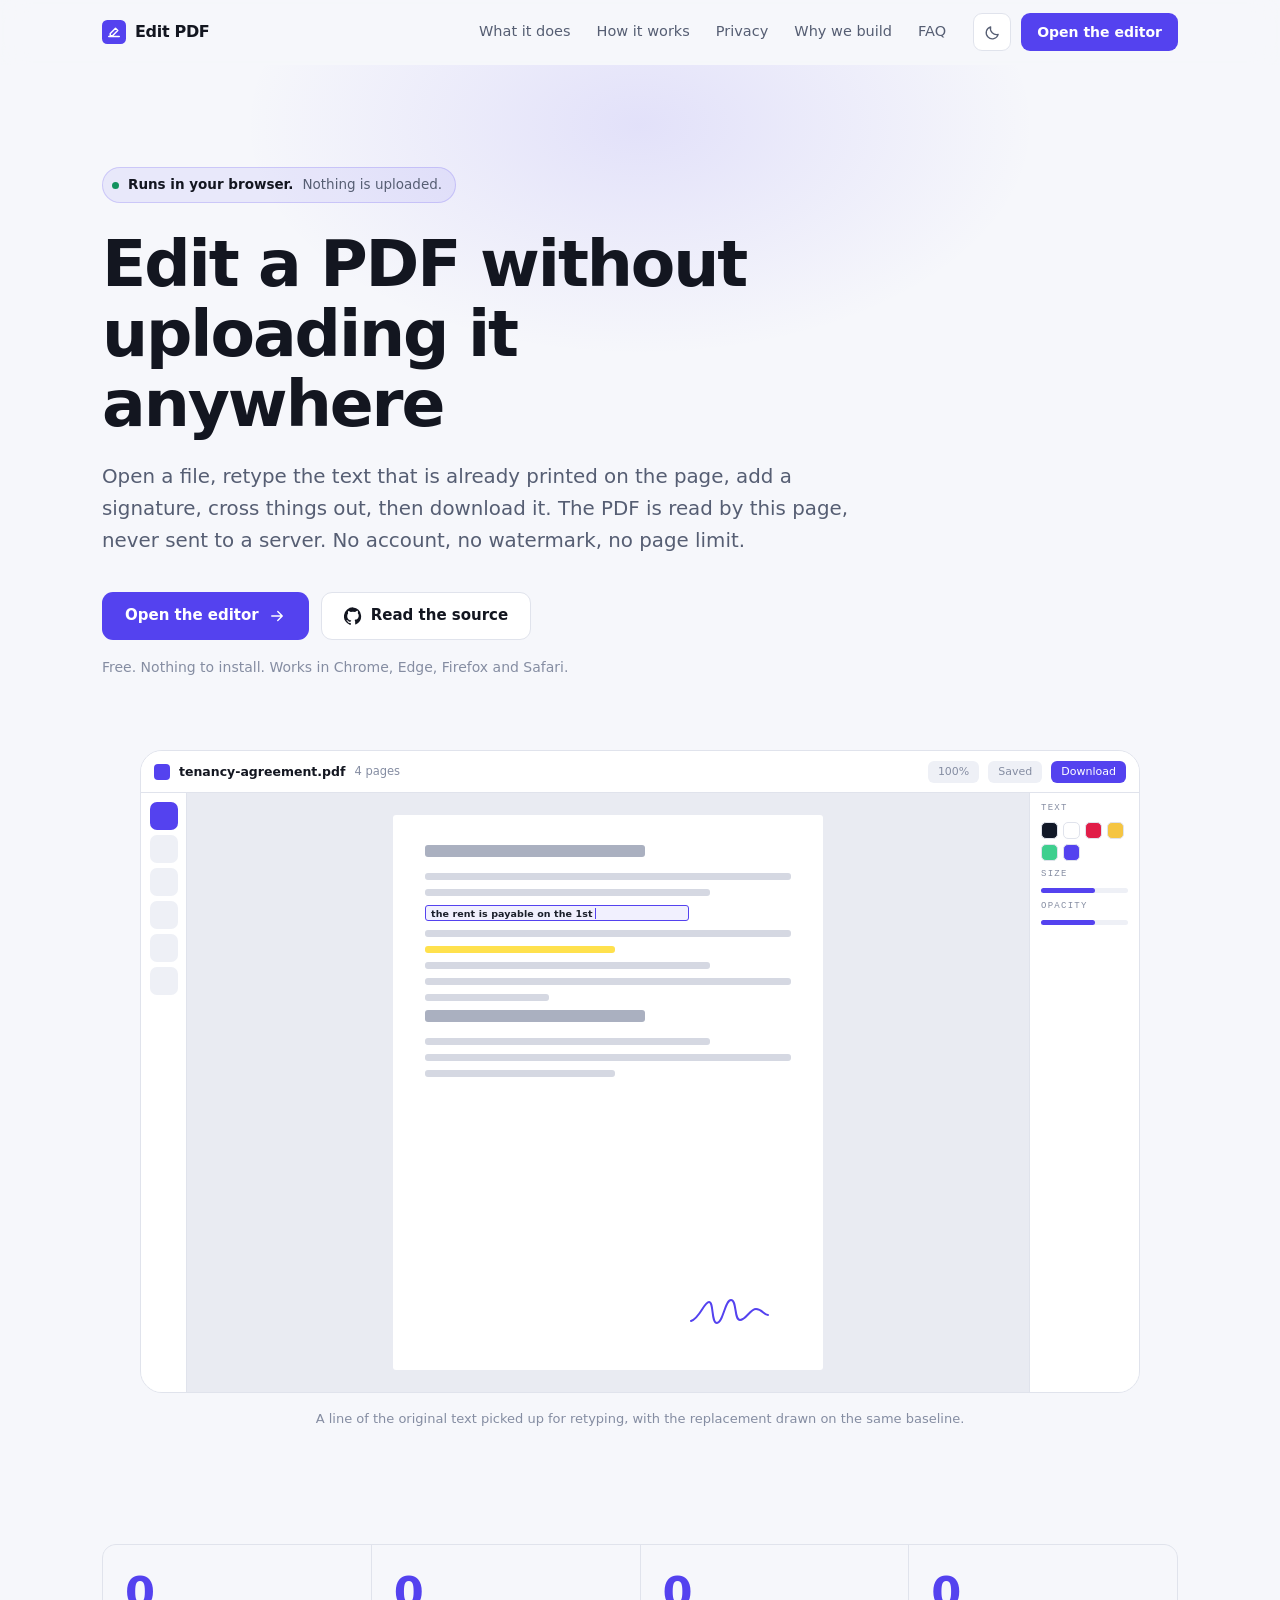
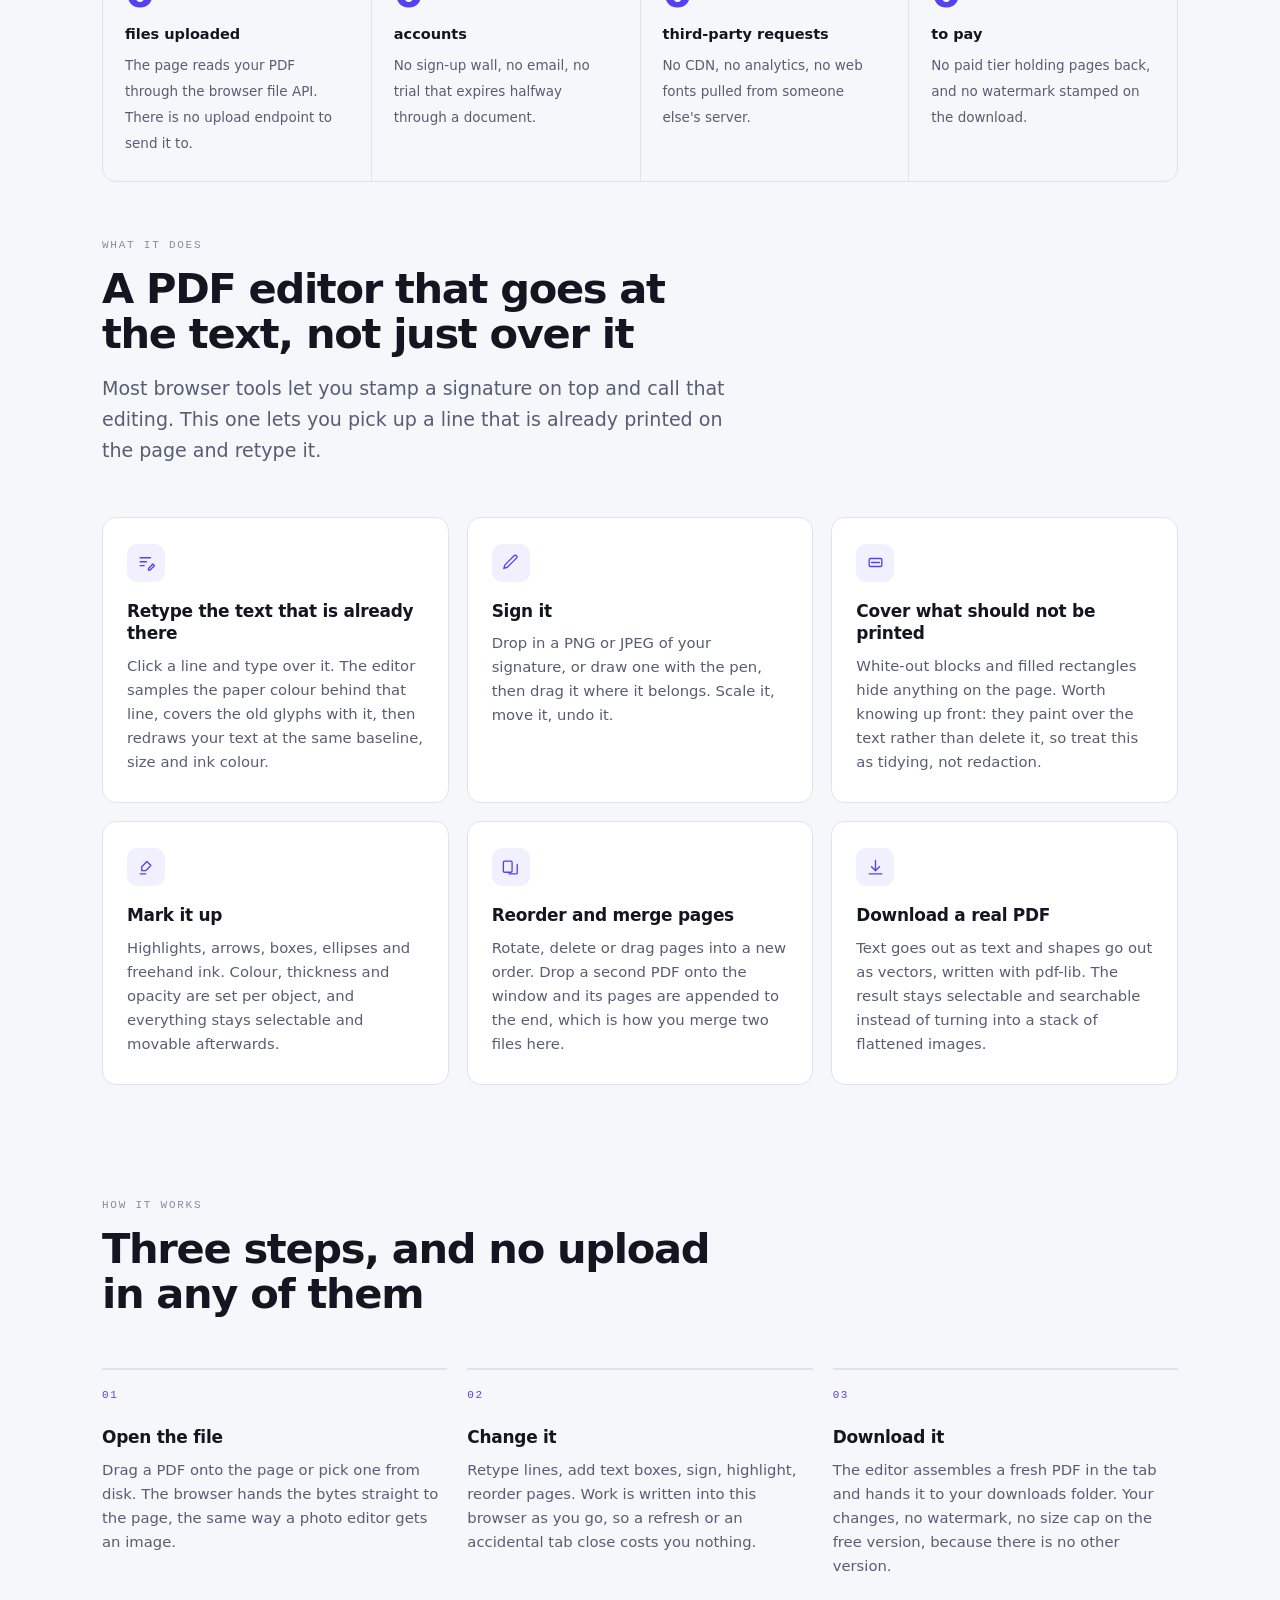
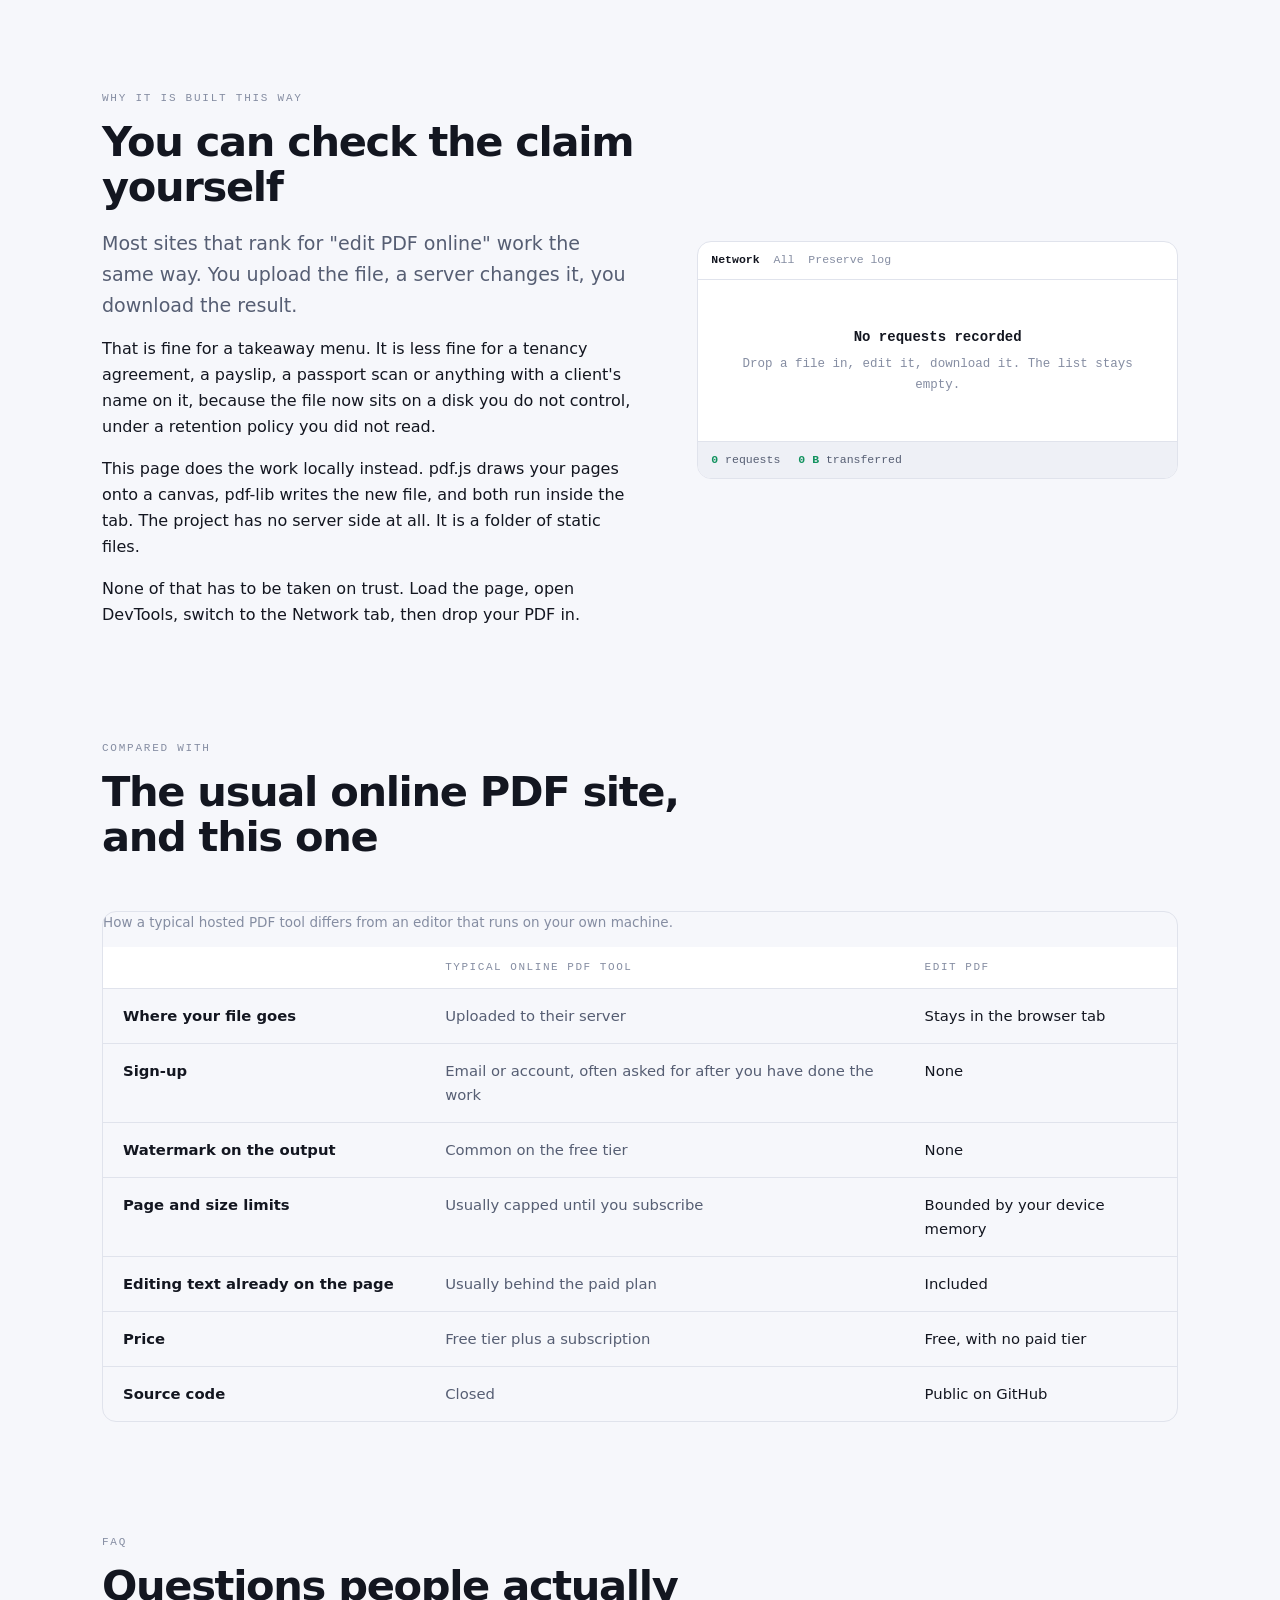
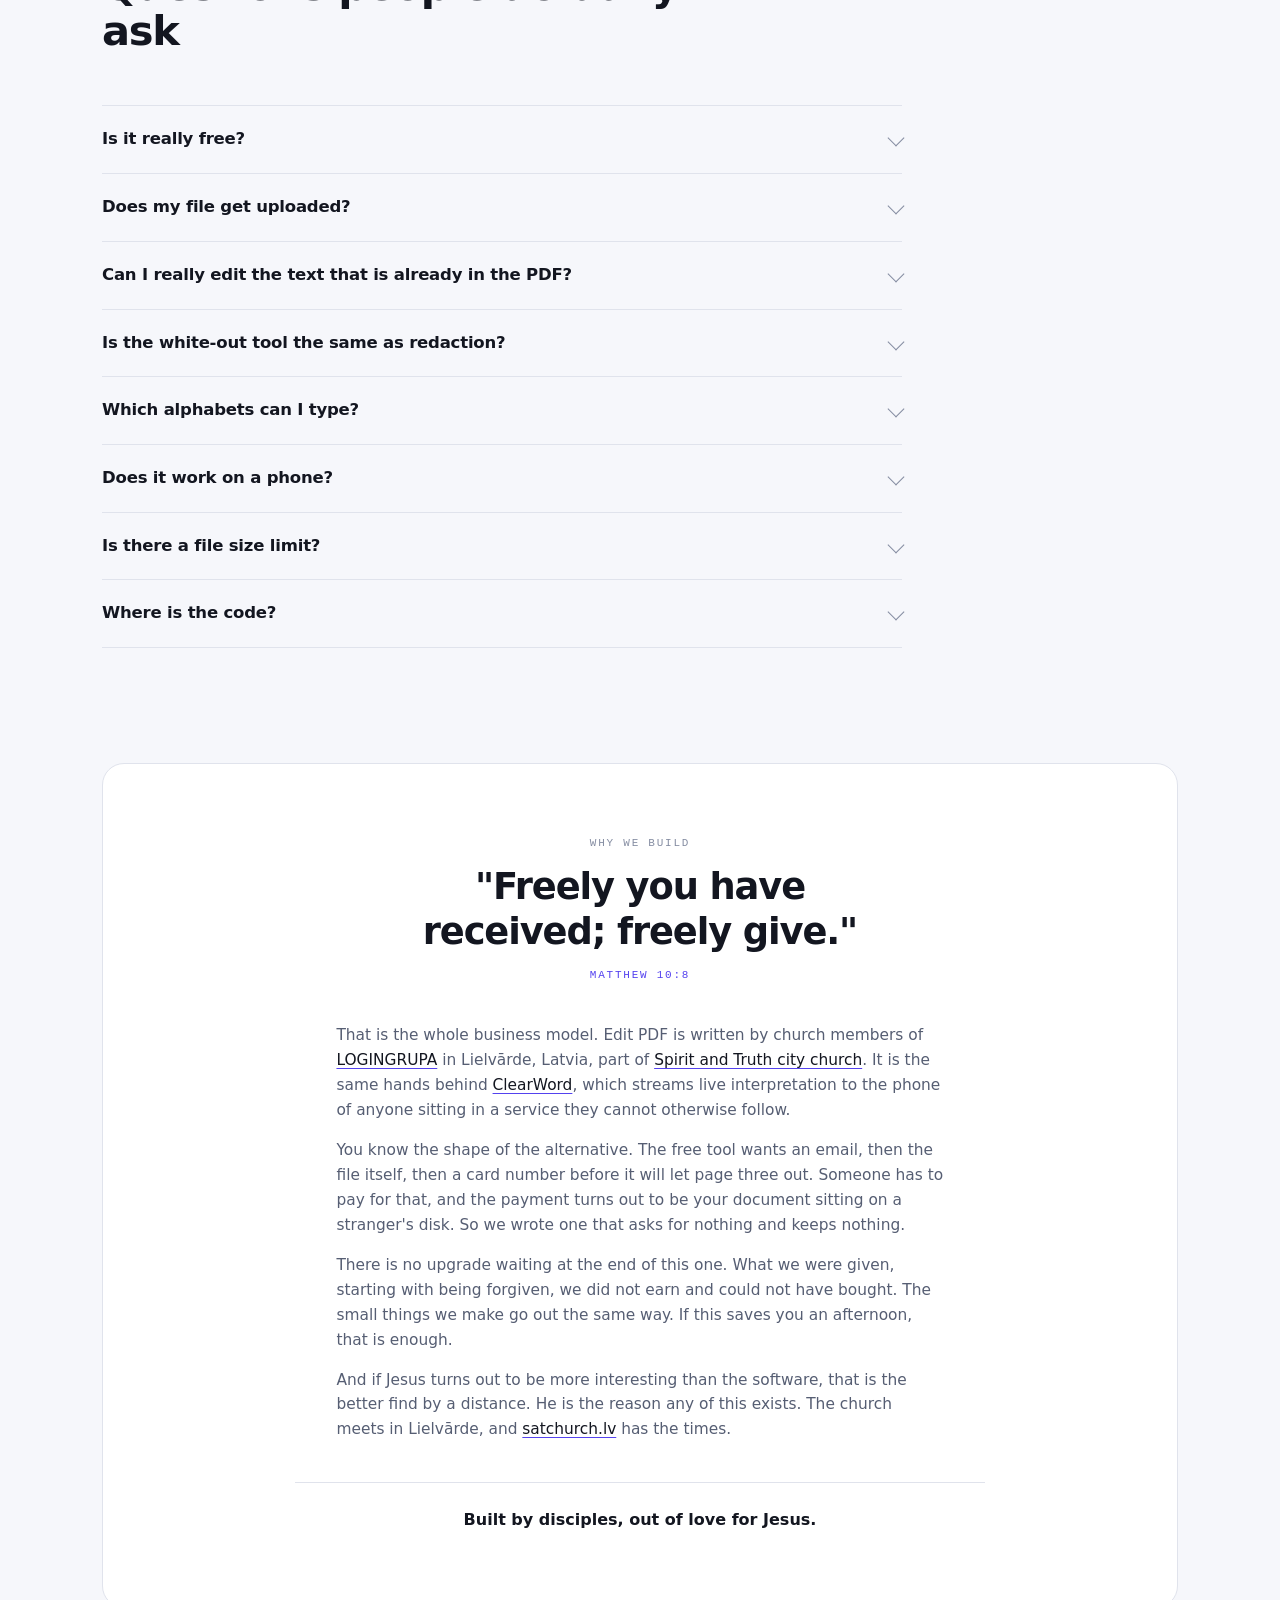
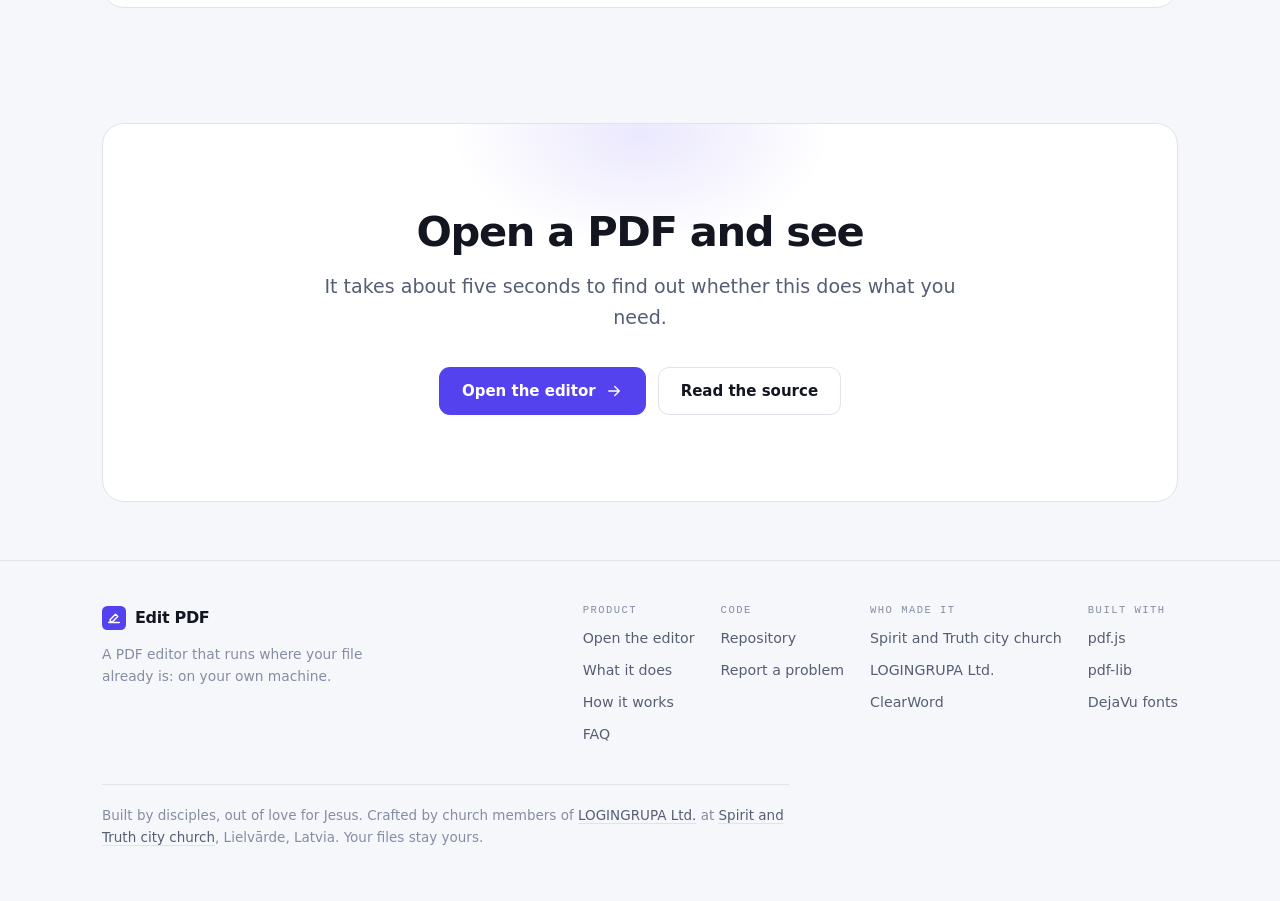
==== index.html @ 8fcd17c6 "Add the why we build section, church and company links, and a source banner The landing page now car" ====
<!doctype html>
<html lang="en-GB">
<head>
<meta charset="utf-8">
<meta name="viewport" content="width=device-width, initial-scale=1, viewport-fit=cover">
<title>Free online PDF editor - edit PDF text, nothing uploaded</title>
<meta name="description" content="Free online PDF editor that runs in your browser. Retype the text already on the page, sign it, then download. No upload, no account, no watermark.">
<meta name="color-scheme" content="light dark">
<meta name="robots" content="index,follow,max-image-preview:large,max-snippet:-1">
<link rel="canonical" href="https://logingrupa.github.io/edit-pdf/">

<meta property="og:type" content="website">
<meta property="og:site_name" content="Edit PDF">
<meta property="og:locale" content="en_GB">
<meta property="og:url" content="https://logingrupa.github.io/edit-pdf/">
<meta property="og:title" content="Edit a PDF without uploading it anywhere">
<meta property="og:description" content="A free PDF editor that runs in your browser tab. Retype the text already printed on the page, sign it, then download. No account, no watermark.">
<meta property="og:image" content="https://logingrupa.github.io/edit-pdf/assets/img/og.jpg">
<meta property="og:image:secure_url" content="https://logingrupa.github.io/edit-pdf/assets/img/og.jpg">
<meta property="og:image:type" content="image/jpeg">
<meta property="og:image:width" content="1200">
<meta property="og:image:height" content="630">
<meta property="og:image:alt" content="Edit PDF: a PDF editor that runs in the browser with nothing uploaded.">
<meta name="twitter:card" content="summary_large_image">
<meta name="twitter:title" content="Edit a PDF without uploading it anywhere">
<meta name="twitter:description" content="A free PDF editor that runs in your browser tab. Retype the text already printed on the page, sign it, then download. No account, no watermark.">
<meta name="twitter:image" content="https://logingrupa.github.io/edit-pdf/assets/img/og.jpg">
<meta name="twitter:image:alt" content="Edit PDF: a PDF editor that runs in the browser with nothing uploaded.">

<link rel="icon" href="assets/img/icon.svg" type="image/svg+xml">
<link rel="apple-touch-icon" href="assets/img/apple-touch-icon.png">
<script src="assets/js/theme.js"></script>
<link rel="stylesheet" href="assets/css/theme.css">
<link rel="stylesheet" href="assets/css/site.css">
<noscript><style>[data-reveal]{opacity:1;transform:none}</style></noscript>
</head>
<body>

<!--
                              ███
                              ███
                      ███████████████████
                              ███
                              ███
                              ███
                              ███


     ██╗  ██╗██╗███╗   ██╗ ██████╗     ██████╗ ███████╗
     ██║ ██╔╝██║████╗  ██║██╔════╝    ██╔═══██╗██╔════╝
     █████╔╝ ██║██╔██╗ ██║██║  ███╗   ██║   ██║█████╗
     ██╔═██╗ ██║██║╚██╗██║██║   ██║   ██║   ██║██╔══╝
     ██║  ██╗██║██║ ╚████║╚██████╔╝   ╚██████╔╝██║
     ╚═╝  ╚═╝╚═╝╚═╝  ╚═══╝ ╚═════╝     ╚═════╝ ╚═╝

     ██╗  ██╗██╗███╗   ██╗ ██████╗ ███████╗
     ██║ ██╔╝██║████╗  ██║██╔════╝ ██╔════╝
     █████╔╝ ██║██╔██╗ ██║██║  ███╗███████╗
     ██╔═██╗ ██║██║╚██╗██║██║   ██║╚════██║
     ██║  ██╗██║██║ ╚████║╚██████╔╝███████║
     ╚═╝  ╚═╝╚═╝╚═╝  ╚═══╝ ╚═════╝ ╚══════╝


          JESUS CHRIST OF NAZARETH IS KING OF KINGS


     "On his robe and on his thigh he has this name written:
      KING OF KINGS AND LORD OF LORDS."
                                             Revelation 19:16

     This editor is free because what we were given was free.
                                                Matthew 10:8

     Spirit and Truth city church, Lielvārde      satchurch.lv
     LOGINGRUPA Ltd.                             logingrupa.lv

     Now read the rest of the source. Nothing here uploads your file.
-->

<a class="skip" href="#main">Skip to content</a>

<nav class="site-nav" aria-label="Primary">
  <div class="wrap nav-inner">
    <a class="brand" href="./">
      <svg class="brand-mark" viewBox="0 0 32 32" aria-hidden="true"><rect width="32" height="32" rx="7"/><path d="M9 22h14M11 18l7-7 3 3-7 7h-3z"/></svg>
      <span>Edit&nbsp;PDF</span>
    </a>
    <div class="nav-links">
      <a href="#what-it-does">What it does</a>
      <a href="#how-it-works">How it works</a>
      <a href="#privacy">Privacy</a>
      <a href="#why-we-build">Why we build</a>
      <a href="#faq">FAQ</a>
    </div>
    <button class="icon-button" type="button" data-theme-toggle aria-label="Switch theme">
      <svg class="icon-sun" viewBox="0 0 24 24" aria-hidden="true"><circle cx="12" cy="12" r="4"/><path d="M12 2.5v2M12 19.5v2M4.6 4.6l1.4 1.4M18 18l1.4 1.4M2.5 12h2M19.5 12h2M4.6 19.4L6 18M18 6l1.4-1.4"/></svg>
      <svg class="icon-moon" viewBox="0 0 24 24" aria-hidden="true"><path d="M20 14.6A8.6 8.6 0 0 1 9.4 4 8.6 8.6 0 1 0 20 14.6z"/></svg>
    </button>
    <a class="button button-primary button-sm" href="app/">Open the editor</a>
  </div>
</nav>

<main id="main">

  <!-- ---------- hero ---------- -->
  <section class="hero">
    <div class="hero-glow" aria-hidden="true"></div>
    <div class="wrap">
      <div class="hero-copy">
        <p class="eyebrow"><span class="pulse" aria-hidden="true"></span> <b>Runs in your browser.</b> Nothing is uploaded.</p>
        <h1>Edit a PDF without uploading it anywhere</h1>
        <p class="lead">Open a file, retype the text that is already printed on the page, add a signature, cross things out, then download it. The PDF is read by this page, never sent to a server. No account, no watermark, no page limit.</p>
        <div class="cta-row">
          <a class="button button-primary" href="app/">
            Open the editor
            <svg viewBox="0 0 24 24" aria-hidden="true"><path d="M5 12h13M13 6l6 6-6 6"/></svg>
          </a>
          <a class="button button-quiet" href="https://github.com/logingrupa/edit-pdf" rel="noopener">
            <svg class="icon-fill" viewBox="0 0 24 24" aria-hidden="true"><path d="M12 .5a12 12 0 0 0-3.8 23.4c.6.1.8-.3.8-.6v-2c-3.3.7-4-1.6-4-1.6-.6-1.4-1.4-1.8-1.4-1.8-1.1-.7.1-.7.1-.7 1.2.1 1.8 1.2 1.8 1.2 1.1 1.8 2.8 1.3 3.5 1 .1-.8.4-1.3.8-1.6-2.7-.3-5.5-1.3-5.5-5.9 0-1.3.5-2.4 1.2-3.2-.1-.3-.5-1.5.1-3.2 0 0 1-.3 3.3 1.2a11.5 11.5 0 0 1 6 0C17.3 4.7 18.3 5 18.3 5c.6 1.7.2 2.9.1 3.2.8.8 1.2 1.9 1.2 3.2 0 4.6-2.8 5.6-5.5 5.9.4.4.8 1.1.8 2.2v3.3c0 .3.2.7.8.6A12 12 0 0 0 12 .5z"/></svg>
            Read the source
          </a>
        </div>
        <p class="cta-note">Free. Nothing to install. Works in Chrome, Edge, Firefox and Safari.</p>
      </div>

      <!-- bespoke mockup of the editor, drawn in CSS so it themes with the page -->
      <figure class="mock" data-reveal>
        <div class="mock-frame">
        <div class="mock-bar">
          <span class="mock-mark" aria-hidden="true"></span>
          <span class="mock-file">tenancy-agreement.pdf</span>
          <span class="mock-meta">4 pages</span>
          <span class="spacer"></span>
          <span class="mock-pill">100%</span>
          <span class="mock-pill">Saved</span>
          <span class="mock-pill on">Download</span>
        </div>
        <div class="mock-body">
          <div class="mock-rail" aria-hidden="true">
            <i class="mock-tool on"></i><i class="mock-tool"></i><i class="mock-tool"></i>
            <i class="mock-tool"></i><i class="mock-tool"></i><i class="mock-tool"></i>
          </div>
          <div class="mock-stage">
            <div class="mock-page" aria-hidden="true">
              <span class="mock-line head"></span>
              <span class="mock-line"></span>
              <span class="mock-line mid"></span>
              <span class="mock-edit"><span>the rent is payable on the 1st</span><i class="mock-caret"></i></span>
              <span class="mock-line"></span>
              <span class="mock-line mark short"></span>
              <span class="mock-line mid"></span>
              <span class="mock-line"></span>
              <span class="mock-line tiny"></span>
              <span class="mock-line head"></span>
              <span class="mock-line mid"></span>
              <span class="mock-line"></span>
              <span class="mock-line short"></span>
              <span class="mock-sign">
                <svg viewBox="0 0 104 38"><path d="M4 27c9-3 13-19 18-19s2 21 8 21 8-23 14-23 3 20 9 20 10-11 16-11 8 6 12 6"/></svg>
              </span>
            </div>
          </div>
          <div class="mock-props" aria-hidden="true">
            <span class="mock-label">Text</span>
            <div class="mock-swatches">
              <i style="background:#111827"></i><i style="background:#fff"></i><i style="background:#e11d48"></i>
              <i style="background:#f5c542"></i><i style="background:#3ecf8e"></i><i style="background:#5442ef"></i>
            </div>
            <span class="mock-label">Size</span>
            <div class="mock-slider"></div>
            <span class="mock-label">Opacity</span>
            <div class="mock-slider"></div>
          </div>
        </div>
        </div>
        <figcaption class="mock-caption">A line of the original text picked up for retyping, with the replacement drawn on the same baseline.</figcaption>
      </figure>

      <!-- the four zeros -->
      <div class="zeros" data-reveal>
        <div class="zero">
          <b>0</b>
          <strong>files uploaded</strong>
          <span>The page reads your PDF through the browser file API. There is no upload endpoint to send it to.</span>
        </div>
        <div class="zero">
          <b>0</b>
          <strong>accounts</strong>
          <span>No sign-up wall, no email, no trial that expires halfway through a document.</span>
        </div>
        <div class="zero">
          <b>0</b>
          <strong>third-party requests</strong>
          <span>No CDN, no analytics, no web fonts pulled from someone else's server.</span>
        </div>
        <div class="zero">
          <b>0</b>
          <strong>to pay</strong>
          <span>No paid tier holding pages back, and no watermark stamped on the download.</span>
        </div>
      </div>
    </div>
  </section>

  <!-- ---------- features ---------- -->
  <section class="section" id="what-it-does">
    <div class="wrap">
      <div class="section-head" data-reveal>
        <p class="kicker">What it does</p>
        <h2>A PDF editor that goes at the text, not just over it</h2>
        <p class="lead">Most browser tools let you stamp a signature on top and call that editing. This one lets you pick up a line that is already printed on the page and retype it.</p>
      </div>

      <div class="cards" data-reveal>
        <article class="card">
          <div class="card-icon"><svg viewBox="0 0 24 24" aria-hidden="true"><path d="M4 6h13M4 11h8M4 16h5"/><path d="M14.5 19.5l5.5-5.5 2 2-5.5 5.5H14.5z"/></svg></div>
          <h3>Retype the text that is already there</h3>
          <p>Click a line and type over it. The editor samples the paper colour behind that line, covers the old glyphs with it, then redraws your text at the same baseline, size and ink colour.</p>
        </article>

        <article class="card">
          <div class="card-icon"><svg viewBox="0 0 24 24" aria-hidden="true"><path d="M16.5 3.5a2.12 2.12 0 0 1 3 3L8 18l-4.5 1.5L5 15 16.5 3.5z"/></svg></div>
          <h3>Sign it</h3>
          <p>Drop in a PNG or JPEG of your signature, or draw one with the pen, then drag it where it belongs. Scale it, move it, undo it.</p>
        </article>

        <article class="card">
          <div class="card-icon"><svg viewBox="0 0 24 24" aria-hidden="true"><rect x="4" y="7" width="16" height="10" rx="1.5"/><path d="M7 12h10"/></svg></div>
          <h3>Cover what should not be printed</h3>
          <p>White-out blocks and filled rectangles hide anything on the page. Worth knowing up front: they paint over the text rather than delete it, so treat this as tidying, not redaction.</p>
        </article>

        <article class="card">
          <div class="card-icon"><svg viewBox="0 0 24 24" aria-hidden="true"><path d="M4 20h7"/><path d="M12.5 4.5l5 5-6.5 6.5H6v-5l6.5-6.5z"/></svg></div>
          <h3>Mark it up</h3>
          <p>Highlights, arrows, boxes, ellipses and freehand ink. Colour, thickness and opacity are set per object, and everything stays selectable and movable afterwards.</p>
        </article>

        <article class="card">
          <div class="card-icon"><svg viewBox="0 0 24 24" aria-hidden="true"><rect x="3" y="4" width="11" height="14" rx="1.5"/><path d="M10 20h9a1.5 1.5 0 0 0 1.5-1.5V8"/></svg></div>
          <h3>Reorder and merge pages</h3>
          <p>Rotate, delete or drag pages into a new order. Drop a second PDF onto the window and its pages are appended to the end, which is how you merge two files here.</p>
        </article>

        <article class="card">
          <div class="card-icon"><svg viewBox="0 0 24 24" aria-hidden="true"><path d="M12 3v12M7 11l5 5 5-5M4 20h16"/></svg></div>
          <h3>Download a real PDF</h3>
          <p>Text goes out as text and shapes go out as vectors, written with pdf-lib. The result stays selectable and searchable instead of turning into a stack of flattened images.</p>
        </article>
      </div>
    </div>
  </section>

  <!-- ---------- how it works ---------- -->
  <section class="section" id="how-it-works">
    <div class="wrap">
      <div class="section-head" data-reveal>
        <p class="kicker">How it works</p>
        <h2>Three steps, and no upload in any of them</h2>
      </div>

      <div class="steps" data-reveal>
        <div class="step">
          <h3>Open the file</h3>
          <p>Drag a PDF onto the page or pick one from disk. The browser hands the bytes straight to the page, the same way a photo editor gets an image.</p>
        </div>
        <div class="step">
          <h3>Change it</h3>
          <p>Retype lines, add text boxes, sign, highlight, reorder pages. Work is written into this browser as you go, so a refresh or an accidental tab close costs you nothing.</p>
        </div>
        <div class="step">
          <h3>Download it</h3>
          <p>The editor assembles a fresh PDF in the tab and hands it to your downloads folder. Your changes, no watermark, no size cap on the free version, because there is no other version.</p>
        </div>
      </div>
    </div>
  </section>

  <!-- ---------- privacy ---------- -->
  <section class="section" id="privacy">
    <div class="wrap">
      <div class="proof" data-reveal>
        <div class="proof-copy">
          <p class="kicker">Why it is built this way</p>
          <h2>You can check the claim yourself</h2>
          <p class="lead">Most sites that rank for "edit PDF online" work the same way. You upload the file, a server changes it, you download the result.</p>
          <p>That is fine for a takeaway menu. It is less fine for a tenancy agreement, a payslip, a passport scan or anything with a client's name on it, because the file now sits on a disk you do not control, under a retention policy you did not read.</p>
          <p>This page does the work locally instead. pdf.js draws your pages onto a canvas, pdf-lib writes the new file, and both run inside the tab. The project has no server side at all. It is a folder of static files.</p>
          <p>None of that has to be taken on trust. Load the page, open DevTools, switch to the Network tab, then drop your PDF in.</p>
        </div>

        <div class="netpanel" role="img" aria-label="A browser network panel showing no requests recorded while a PDF is being edited.">
          <div class="netpanel-bar"><b>Network</b><span>All</span><span>Preserve log</span></div>
          <div class="netpanel-body">
            <strong>No requests recorded</strong>
            Drop a file in, edit it, download it. The list stays empty.
          </div>
          <div class="netpanel-foot"><span><b>0</b> requests</span><span><b>0 B</b> transferred</span></div>
        </div>
      </div>
    </div>
  </section>

  <!-- ---------- comparison ---------- -->
  <section class="section" id="compared">
    <div class="wrap">
      <div class="section-head" data-reveal>
        <p class="kicker">Compared with</p>
        <h2>The usual online PDF site, and this one</h2>
      </div>

      <div class="table-scroll" data-reveal>
        <table>
          <caption>How a typical hosted PDF tool differs from an editor that runs on your own machine.</caption>
          <thead>
            <tr><th scope="col">&nbsp;</th><th scope="col">Typical online PDF tool</th><th scope="col">Edit PDF</th></tr>
          </thead>
          <tbody>
            <tr><th scope="row">Where your file goes</th><td>Uploaded to their server</td><td class="mine">Stays in the browser tab</td></tr>
            <tr><th scope="row">Sign-up</th><td>Email or account, often asked for after you have done the work</td><td class="mine">None</td></tr>
            <tr><th scope="row">Watermark on the output</th><td>Common on the free tier</td><td class="mine">None</td></tr>
            <tr><th scope="row">Page and size limits</th><td>Usually capped until you subscribe</td><td class="mine">Bounded by your device memory</td></tr>
            <tr><th scope="row">Editing text already on the page</th><td>Usually behind the paid plan</td><td class="mine">Included</td></tr>
            <tr><th scope="row">Price</th><td>Free tier plus a subscription</td><td class="mine">Free, with no paid tier</td></tr>
            <tr><th scope="row">Source code</th><td>Closed</td><td class="mine">Public on GitHub</td></tr>
          </tbody>
        </table>
      </div>
    </div>
  </section>

  <!-- ---------- faq ---------- -->
  <section class="section" id="faq">
    <div class="wrap">
      <div class="section-head" data-reveal>
        <p class="kicker">FAQ</p>
        <h2>Questions people actually ask</h2>
      </div>

      <div class="faq" data-reveal>
        <details>
          <summary>Is it really free?</summary>
          <div class="faq-answer"><p>Yes. There is no paid tier, no trial and no account. It is a static page, so running it costs the hosting of a few files.</p></div>
        </details>
        <details>
          <summary>Does my file get uploaded?</summary>
          <div class="faq-answer"><p>No. The page reads your PDF through the browser file API and writes the new one in the same tab. There is no upload endpoint anywhere in the code. Open the Network tab in DevTools and watch it stay empty while you work.</p></div>
        </details>
        <details>
          <summary>Can I really edit the text that is already in the PDF?</summary>
          <div class="faq-answer">
            <p>Yes, with a caveat worth understanding. PDF glyphs are drawn from embedded fonts that are usually subsetted with private encodings, so rewriting the original content stream inside a browser is not realistic.</p>
            <p>The editor does what desktop tools do instead. It covers the old line with the paper colour sampled from the page, then draws your replacement over it at the same baseline, size and ink colour, using a bundled Unicode font. The on-screen preview and the downloaded file use the same line-breaking code, so they match.</p>
          </div>
        </details>
        <details>
          <summary>Is the white-out tool the same as redaction?</summary>
          <div class="faq-answer"><p>No, and the difference matters. White-out blocks and rectangles paint over the page. The original text objects are still in the file and a text extractor can pull them back out. If you need genuine redaction for something legal or medical, use a tool that strips the content rather than one that covers it.</p></div>
        </details>
        <details>
          <summary>Which alphabets can I type?</summary>
          <div class="faq-answer"><p>DejaVu Sans, Serif and Mono ship with the editor, which covers Latin Extended plus Cyrillic and Greek. Latvian, Polish, Czech, Russian and Greek all type and export correctly.</p></div>
        </details>
        <details>
          <summary>Does it work on a phone?</summary>
          <div class="faq-answer"><p>Yes. The tool rail moves to the bottom of the screen on narrow viewports. Precise work with a fingertip is still fiddly, so a tablet with a stylus is a nicer way to sign something.</p></div>
        </details>
        <details>
          <summary>Is there a file size limit?</summary>
          <div class="faq-answer"><p>Only what your device can hold. Everything lives in the tab, so a 300 page scan will feel slower than a 3 page invoice, and a very old phone may run out of memory on a big file.</p></div>
        </details>
        <details>
          <summary>Where is the code?</summary>
          <div class="faq-answer"><p>On GitHub at <a href="https://github.com/logingrupa/edit-pdf" rel="noopener">github.com/logingrupa/edit-pdf</a>. It is plain HTML, CSS and ES modules with no build step, so what sits in the repository is exactly what runs in your browser.</p></div>
        </details>
      </div>
    </div>
  </section>

  <!-- ---------- why we build ---------- -->
  <section class="section" id="why-we-build">
    <div class="wrap">
      <div class="creed" data-reveal>
        <p class="kicker">Why we build</p>

        <blockquote class="verse">
          <p>"Freely you have received; freely give."</p>
          <cite>Matthew 10:8</cite>
        </blockquote>

        <div class="creed-copy">
          <p>That is the whole business model. Edit PDF is written by church members of
            <a href="https://logingrupa.lv/" rel="noopener">LOGINGRUPA</a> in Lielvārde, Latvia, part of
            <a href="https://satchurch.lv/" rel="noopener">Spirit and Truth city church</a>. It is the same
            hands behind <a href="https://sound.kingdom.lv/" rel="noopener">ClearWord</a>, which streams live
            interpretation to the phone of anyone sitting in a service they cannot otherwise follow.</p>

          <p>You know the shape of the alternative. The free tool wants an email, then the file itself, then
            a card number before it will let page three out. Someone has to pay for that, and the payment
            turns out to be your document sitting on a stranger's disk. So we wrote one that asks for
            nothing and keeps nothing.</p>

          <p>There is no upgrade waiting at the end of this one. What we were given, starting with being
            forgiven, we did not earn and could not have bought. The small things we make go out the same
            way. If this saves you an afternoon, that is enough.</p>

          <p>And if Jesus turns out to be more interesting than the software, that is the better find by a
            distance. He is the reason any of this exists. The church meets in Lielvārde, and
            <a href="https://satchurch.lv/" rel="noopener">satchurch.lv</a> has the times.</p>
        </div>

        <p class="creed-sign">Built by disciples, out of love for Jesus.</p>
      </div>
    </div>
  </section>

  <!-- ---------- closing ---------- -->
  <section class="section">
    <div class="wrap">
      <div class="final" data-reveal>
        <h2>Open a PDF and see</h2>
        <p class="lead">It takes about five seconds to find out whether this does what you need.</p>
        <div class="cta-row">
          <a class="button button-primary" href="app/">
            Open the editor
            <svg viewBox="0 0 24 24" aria-hidden="true"><path d="M5 12h13M13 6l6 6-6 6"/></svg>
          </a>
          <a class="button button-quiet" href="https://github.com/logingrupa/edit-pdf" rel="noopener">Read the source</a>
        </div>
      </div>
    </div>
  </section>

</main>

<footer class="site-footer">
  <div class="wrap">
    <div class="footer-inner">
      <div>
        <a class="brand" href="./">
          <svg class="brand-mark" viewBox="0 0 32 32" aria-hidden="true"><rect width="32" height="32" rx="7"/><path d="M9 22h14M11 18l7-7 3 3-7 7h-3z"/></svg>
          <span>Edit&nbsp;PDF</span>
        </a>
        <p class="footer-note">A PDF editor that runs where your file already is: on your own machine.</p>
      </div>

      <div class="footer-links">
        <div class="footer-col">
          <span>Product</span>
          <a href="app/">Open the editor</a>
          <a href="#what-it-does">What it does</a>
          <a href="#how-it-works">How it works</a>
          <a href="#faq">FAQ</a>
        </div>
        <div class="footer-col">
          <span>Code</span>
          <a href="https://github.com/logingrupa/edit-pdf" rel="noopener">Repository</a>
          <a href="https://github.com/logingrupa/edit-pdf/issues" rel="noopener">Report a problem</a>
        </div>
        <div class="footer-col">
          <span>Who made it</span>
          <a href="https://satchurch.lv/" rel="noopener">Spirit and Truth city church</a>
          <a href="https://logingrupa.lv/" rel="noopener">LOGINGRUPA Ltd.</a>
          <a href="https://sound.kingdom.lv/" rel="noopener">ClearWord</a>
        </div>
        <div class="footer-col">
          <span>Built with</span>
          <a href="https://mozilla.github.io/pdf.js/" rel="noopener">pdf.js</a>
          <a href="https://pdf-lib.js.org/" rel="noopener">pdf-lib</a>
          <a href="https://dejavu-fonts.github.io/" rel="noopener">DejaVu fonts</a>
        </div>
      </div>
    </div>
    <p class="footer-bottom">
      Built by disciples, out of love for Jesus. Crafted by church members of
      <a href="https://logingrupa.lv/" rel="noopener">LOGINGRUPA Ltd.</a> at
      <a href="https://satchurch.lv/" rel="noopener">Spirit and Truth city church</a>,
      Lielvārde, Latvia. Your files stay yours.
    </p>
  </div>
</footer>

<script type="module" src="assets/js/site.js"></script>

<script type="application/ld+json">
{
  "@context": "https://schema.org",
  "@type": "SoftwareApplication",
  "name": "Edit PDF",
  "url": "https://logingrupa.github.io/edit-pdf/",
  "applicationCategory": "UtilitiesApplication",
  "applicationSubCategory": "PDF editor",
  "operatingSystem": "Any device with a modern web browser",
  "browserRequirements": "Requires JavaScript. Chrome, Edge, Firefox or Safari.",
  "description": "A PDF editor that runs entirely in the browser. Retype the text already printed on a page, sign, annotate, reorder pages and download, without uploading the file to a server.",
  "softwareHelp": "https://logingrupa.github.io/edit-pdf/#faq",
  "isAccessibleForFree": true,
  "offers": { "@type": "Offer", "price": "0", "priceCurrency": "EUR" },
  "featureList": [
    "Edit text already printed on the page",
    "Add text boxes, freehand ink, highlights, arrows and shapes",
    "Place a signature or image",
    "White-out blocks",
    "Rotate, delete, reorder and merge pages",
    "Undo and redo with automatic local saving",
    "Export a vector PDF with no watermark"
  ],
  "creator": {
    "@type": "Organization",
    "name": "LOGINGRUPA Ltd.",
    "url": "https://logingrupa.lv/",
    "sameAs": ["https://github.com/logingrupa", "https://sound.kingdom.lv/"],
    "location": {
      "@type": "Place",
      "address": { "@type": "PostalAddress", "addressLocality": "Lielvārde", "addressCountry": "LV" }
    }
  }
}
</script>

<script type="application/ld+json">
{
  "@context": "https://schema.org",
  "@type": "FAQPage",
  "mainEntity": [
    {
      "@type": "Question",
      "name": "Is it really free?",
      "acceptedAnswer": { "@type": "Answer", "text": "Yes. There is no paid tier, no trial and no account. It is a static page, so running it costs the hosting of a few files." }
    },
    {
      "@type": "Question",
      "name": "Does my file get uploaded?",
      "acceptedAnswer": { "@type": "Answer", "text": "No. The page reads your PDF through the browser file API and writes the new one in the same tab. There is no upload endpoint anywhere in the code. Open the Network tab in DevTools and watch it stay empty while you work." }
    },
    {
      "@type": "Question",
      "name": "Can I really edit the text that is already in the PDF?",
      "acceptedAnswer": { "@type": "Answer", "text": "Yes, with a caveat. PDF glyphs are drawn from embedded fonts that are usually subsetted with private encodings, so rewriting the original content stream inside a browser is not realistic. The editor covers the old line with the paper colour sampled from the page, then draws your replacement over it at the same baseline, size and ink colour, using a bundled Unicode font. The preview and the downloaded file use the same line-breaking code, so they match." }
    },
    {
      "@type": "Question",
      "name": "Is the white-out tool the same as redaction?",
      "acceptedAnswer": { "@type": "Answer", "text": "No. White-out blocks and rectangles paint over the page. The original text objects are still in the file and a text extractor can pull them back out. If you need genuine redaction, use a tool that strips the content rather than one that covers it." }
    },
    {
      "@type": "Question",
      "name": "Which alphabets can I type?",
      "acceptedAnswer": { "@type": "Answer", "text": "DejaVu Sans, Serif and Mono ship with the editor, which covers Latin Extended plus Cyrillic and Greek. Latvian, Polish, Czech, Russian and Greek all type and export correctly." }
    },
    {
      "@type": "Question",
      "name": "Does it work on a phone?",
      "acceptedAnswer": { "@type": "Answer", "text": "Yes. The tool rail moves to the bottom of the screen on narrow viewports. Precise work with a fingertip is fiddly, so a tablet with a stylus is a nicer way to sign something." }
    },
    {
      "@type": "Question",
      "name": "Is there a file size limit?",
      "acceptedAnswer": { "@type": "Answer", "text": "Only what your device can hold. Everything lives in the tab, so a 300 page scan will feel slower than a 3 page invoice, and a very old phone may run out of memory on a big file." }
    },
    {
      "@type": "Question",
      "name": "Where is the code?",
      "acceptedAnswer": { "@type": "Answer", "text": "On GitHub at github.com/logingrupa/edit-pdf. It is plain HTML, CSS and ES modules with no build step, so what sits in the repository is exactly what runs in your browser." }
    }
  ]
}
</script>

</body>
</html>
---- assets/css/theme.css ----
/* Design tokens shared by the landing page and the editor.
   Each token carries both palettes once: light-dark() resolves against the
   active color-scheme, and theme.js flips that by stamping data-theme on
   <html>. With no data-theme set the OS preference wins. */
:root{
  color-scheme: light dark;

  /* surfaces */
  --bg:        light-dark(#f6f7fb, #0d0e13);
  --bg-2:      light-dark(#ffffff, #14161d);
  --bg-3:      light-dark(#eef0f6, #1b1e28);
  --line:      light-dark(#e0e3ec, #262a36);
  --line-soft: light-dark(#ebedf3, #1d2029);

  /* text */
  --fg:      light-dark(#131620, #e9ebf3);
  --fg-dim:  light-dark(#565e73, #9aa1b5);
  --fg-mute: light-dark(#858da2, #6b7288);

  /* brand */
  --accent:        light-dark(#5442ef, #7d70ff);
  --accent-strong: light-dark(#4634d8, #9086ff);
  --accent-fg:     #fff;
  --accent-soft:   light-dark(#5442ef14, #7d70ff1f);
  --accent-line:   light-dark(#5442ef33, #7d70ff33);
  --glow:          light-dark(#5442ef1f, #7d70ff38);

  /* status */
  --danger: light-dark(#d93a41, #f2545b);
  --ok:     light-dark(#12925f, #3ecf8e);

  /* document canvas */
  --stage: light-dark(#e9ebf2, #08090d);
  --paper: #fff;

  --shadow:    light-dark(0 8px 24px rgba(20,25,50,.12), 0 10px 30px rgba(0,0,0,.45));
  --shadow-lg: light-dark(0 30px 70px -28px rgba(20,25,50,.32), 0 30px 70px -24px rgba(0,0,0,.75));

  --font-ui: ui-sans-serif,system-ui,-apple-system,"Segoe UI",Roboto,"Helvetica Neue",sans-serif;
  --font-mono: ui-monospace,"SFMono-Regular",Menlo,Consolas,monospace;
}
:root[data-theme="light"]{ color-scheme: light }
:root[data-theme="dark"] { color-scheme: dark }

/* Theme toggle icon swap, shared by both pages. */
:root[data-theme="dark"] .icon-moon,
:root:not([data-theme="dark"]) .icon-sun{ display:none }
---- assets/css/site.css ----
/* Landing page only. Colour tokens live in theme.css. */
:root{
  --wrap:1120px;
  --gap-section:clamp(72px,9vw,132px);
  --radius:14px;
  --radius-lg:22px;
}

*{box-sizing:border-box}
html{scroll-behavior:smooth}
body{
  margin:0;background:var(--bg);color:var(--fg);
  font:16px/1.62 var(--font-ui);
  -webkit-font-smoothing:antialiased;
  text-rendering:optimizeLegibility;
}
img,svg{max-width:100%}
a{color:var(--accent);text-decoration-thickness:1px;text-underline-offset:3px}
:where(a,button,summary,input):focus-visible{
  outline:2px solid var(--accent);outline-offset:3px;border-radius:6px;
}
.wrap{width:100%;max-width:var(--wrap);margin:0 auto;padding:0 22px}
.skip{position:absolute;left:-9999px}
.skip:focus{left:12px;top:12px;z-index:99;background:var(--bg-2);color:var(--fg);padding:10px 16px;border-radius:8px;border:1px solid var(--line)}

/* ---- shared type ----------------------------------------------------- */
h1,h2,h3{margin:0;letter-spacing:-.032em;line-height:1.08;font-weight:660}
h1{font-size:clamp(2.35rem,5.6vw,4.05rem)}
h2{font-size:clamp(1.75rem,3.6vw,2.6rem)}
h3{font-size:1.06rem;letter-spacing:-.015em;line-height:1.35}
p{margin:0}
.kicker{
  font:500 11px/1 var(--font-mono);letter-spacing:.16em;text-transform:uppercase;
  color:var(--fg-mute);margin:0 0 16px;
}
.lead{font-size:clamp(1.02rem,1.5vw,1.19rem);color:var(--fg-dim);max-width:56ch}

/* ---- buttons --------------------------------------------------------- */
.button{
  display:inline-flex;align-items:center;justify-content:center;gap:9px;
  height:48px;padding:0 22px;border-radius:11px;border:1px solid transparent;
  font-weight:560;font-size:15px;cursor:pointer;text-decoration:none;
  transition:background .15s,border-color .15s,color .15s,transform .15s;
}
.button svg{width:18px;height:18px;fill:none;stroke:currentColor;stroke-width:1.8;stroke-linecap:round;stroke-linejoin:round}
.button-primary{background:var(--accent);color:var(--accent-fg)}
.button-primary:hover{background:var(--accent-strong);transform:translateY(-1px)}
.button-quiet{background:var(--bg-2);color:var(--fg);border-color:var(--line)}
.button-quiet:hover{border-color:var(--fg-mute)}
.button-sm{height:38px;padding:0 15px;font-size:14px;border-radius:9px}
.button .icon-fill{fill:currentColor;stroke:none}

/* ---- nav ------------------------------------------------------------- */
.site-nav{
  position:sticky;top:0;z-index:40;
  background:color-mix(in srgb,var(--bg) 82%,transparent);
  backdrop-filter:blur(14px);border-bottom:1px solid transparent;
  transition:border-color .2s;
}
.site-nav[data-stuck]{border-bottom-color:var(--line)}
.nav-inner{display:flex;align-items:center;gap:10px;height:64px}
.brand{
  display:flex;align-items:center;gap:9px;color:inherit;text-decoration:none;
  font-weight:640;letter-spacing:-.02em;font-size:16px;margin-right:auto;
}
.brand-mark{width:24px;height:24px;flex:none}
.brand-mark rect{fill:var(--accent);stroke:none}
.brand-mark path{fill:none;stroke:#fff;stroke-width:2;stroke-linecap:round;stroke-linejoin:round}
.nav-links{display:flex;align-items:center;gap:4px;margin-right:6px}
.nav-links a{
  color:var(--fg-dim);text-decoration:none;font-size:14.5px;
  padding:8px 11px;border-radius:8px;transition:color .15s,background .15s;
}
.nav-links a:hover{color:var(--fg);background:var(--bg-3)}
.icon-button{
  width:38px;height:38px;display:grid;place-items:center;flex:none;
  border:1px solid var(--line);border-radius:9px;background:var(--bg-2);
  color:var(--fg-dim);cursor:pointer;transition:color .15s,border-color .15s;
}
.icon-button:hover{color:var(--fg);border-color:var(--fg-mute)}
.icon-button svg{width:17px;height:17px;fill:none;stroke:currentColor;stroke-width:1.8;stroke-linecap:round;stroke-linejoin:round}

/* ---- hero ------------------------------------------------------------ */
.hero{position:relative;overflow:hidden;padding:clamp(52px,8vw,104px) 0 0}
.hero-glow{
  position:absolute;left:50%;top:-260px;width:min(1100px,150vw);height:640px;
  transform:translateX(-50%);pointer-events:none;z-index:0;
  background:radial-gradient(50% 50% at 50% 50%,var(--glow),transparent 72%);
}
.hero .wrap{position:relative;z-index:1}
.hero-copy{max-width:760px}
.eyebrow{
  display:inline-flex;align-items:center;gap:9px;margin-bottom:26px;
  padding:6px 13px 6px 9px;border:1px solid var(--accent-line);border-radius:100px;
  background:var(--accent-soft);color:var(--fg-dim);font-size:13.5px;
}
.eyebrow b{color:var(--fg);font-weight:560}
.pulse{width:7px;height:7px;border-radius:50%;background:var(--ok);flex:none}
.hero h1{margin-bottom:22px;max-width:16ch}
.hero .lead{font-size:clamp(1.06rem,1.6vw,1.24rem);max-width:60ch}
.cta-row{display:flex;flex-wrap:wrap;gap:12px;margin-top:34px}
.cta-note{margin-top:16px;font-size:14px;color:var(--fg-mute)}

/* ---- editor mockup --------------------------------------------------- */
.mock{margin:clamp(44px,6vw,72px) auto 0;max-width:1000px}
.mock-frame{
  border:1px solid var(--line);border-radius:var(--radius-lg);
  background:var(--bg-2);box-shadow:var(--shadow-lg);overflow:hidden;
}
.mock-bar{
  display:flex;align-items:center;gap:9px;height:42px;padding:0 13px;
  border-bottom:1px solid var(--line);background:var(--bg-2);
}
.mock-mark{width:16px;height:16px;border-radius:4px;background:var(--accent);flex:none}
.mock-file{font-size:12.5px;font-weight:550;white-space:nowrap}
.mock-meta{font-size:11.5px;color:var(--fg-mute)}
.mock-bar .spacer{flex:1}
.mock-pill{height:22px;padding:0 10px;display:grid;place-items:center;border-radius:6px;background:var(--bg-3);color:var(--fg-mute);font-size:11px}
.mock-pill.on{background:var(--accent);color:var(--accent-fg)}
.mock-body{display:flex;min-height:340px;background:var(--stage)}
.mock-rail{
  width:46px;flex:none;display:flex;flex-direction:column;gap:5px;align-items:center;
  padding:9px 0;background:var(--bg-2);border-right:1px solid var(--line);
}
.mock-tool{width:28px;height:28px;border-radius:7px;background:var(--bg-3)}
.mock-tool.on{background:var(--accent)}
.mock-stage{flex:1;display:grid;place-items:center;padding:22px 16px;min-width:0}
.mock-page{
  width:100%;max-width:430px;aspect-ratio:1/1.29;background:var(--paper);
  border-radius:3px;box-shadow:var(--shadow);padding:30px 32px;
  display:flex;flex-direction:column;gap:9px;
}
.mock-line{height:7px;border-radius:3px;background:#d5d8e2}
.mock-line.short{width:52%}
.mock-line.mid{width:78%}
.mock-line.tiny{width:34%}
.mock-line.head{height:12px;width:60%;background:#aab0c0;margin-bottom:7px}
.mock-line.mark{background:#ffe14d}
.mock-edit{
  position:relative;height:16px;width:72%;border:1.5px solid var(--accent);
  border-radius:3px;background:var(--accent-soft);display:flex;align-items:center;padding:0 5px;
}
.mock-edit span{font:600 9.5px/1 var(--font-ui);color:#1b1f2b;letter-spacing:.01em}
.mock-caret{width:1.5px;height:11px;background:var(--accent);margin-left:2px;animation:blink 1.1s steps(1) infinite}
@keyframes blink{50%{opacity:0}}
.mock-sign{margin-top:auto;align-self:flex-end;color:var(--accent)}
.mock-sign svg{width:104px;height:38px;fill:none;stroke:currentColor;stroke-width:2;stroke-linecap:round}
.mock-props{
  width:110px;flex:none;padding:11px;background:var(--bg-2);border-left:1px solid var(--line);
  display:flex;flex-direction:column;gap:9px;
}
.mock-label{font:500 9px/1 var(--font-mono);letter-spacing:.14em;text-transform:uppercase;color:var(--fg-mute)}
.mock-swatches{display:flex;flex-wrap:wrap;gap:5px}
.mock-swatches i{width:17px;height:17px;border-radius:5px;border:1px solid var(--line)}
.mock-slider{height:5px;border-radius:3px;background:var(--bg-3);position:relative}
.mock-slider::after{content:"";position:absolute;left:0;top:0;bottom:0;width:62%;border-radius:3px;background:var(--accent)}
.mock-caption{margin:15px 0 0;text-align:center;font-size:13px;color:var(--fg-mute)}

/* ---- the four zeros -------------------------------------------------- */
.zeros{
  display:grid;grid-template-columns:repeat(4,1fr);gap:1px;
  margin-top:var(--gap-section);border:1px solid var(--line);border-radius:var(--radius);
  background:var(--line);overflow:hidden;
}
.zero{background:var(--bg);padding:26px 22px}
.zero b{display:block;font-size:clamp(2rem,3.4vw,2.7rem);font-weight:640;letter-spacing:-.04em;line-height:1;color:var(--accent)}
.zero strong{display:block;margin:9px 0 5px;font-size:14.5px;font-weight:560}
.zero span{font-size:13.5px;color:var(--fg-dim);line-height:1.5}

/* ---- sections -------------------------------------------------------- */
.section{padding-block:calc(var(--gap-section) / 2)}
.section-head{max-width:640px;margin-bottom:clamp(34px,4vw,52px)}
.section-head h2{margin-bottom:16px}

/* ---- feature cards --------------------------------------------------- */
.cards{display:grid;grid-template-columns:repeat(3,1fr);gap:18px}
.card{
  padding:26px 24px 28px;border:1px solid var(--line);border-radius:var(--radius);
  background:var(--bg-2);transition:border-color .18s,transform .18s;
}
.card:hover{border-color:var(--accent-line);transform:translateY(-2px)}
.card-icon{
  width:38px;height:38px;display:grid;place-items:center;margin-bottom:18px;
  border-radius:10px;background:var(--accent-soft);color:var(--accent);
}
.card-icon svg{width:19px;height:19px;fill:none;stroke:currentColor;stroke-width:1.7;stroke-linecap:round;stroke-linejoin:round}
.card h3{margin-bottom:9px}
.card p{color:var(--fg-dim);font-size:14.8px}

/* ---- steps ----------------------------------------------------------- */
.steps{display:grid;grid-template-columns:repeat(3,1fr);gap:20px;counter-reset:step}
.step{padding-top:22px;border-top:2px solid var(--line);position:relative}
.step::before{
  counter-increment:step;content:"0" counter(step);
  position:absolute;top:-2px;left:0;padding-top:22px;
  font:500 11px/1 var(--font-mono);letter-spacing:.14em;color:var(--accent);
}
.step h3{margin:34px 0 9px}
.step p{color:var(--fg-dim);font-size:14.8px}

/* ---- privacy proof --------------------------------------------------- */
.proof{display:grid;grid-template-columns:1.05fr .95fr;gap:clamp(30px,5vw,64px);align-items:center}
.proof-copy h2{margin-bottom:18px}
.proof-copy p+p{margin-top:16px}
.netpanel{
  border:1px solid var(--line);border-radius:var(--radius);overflow:hidden;
  background:var(--bg-2);box-shadow:var(--shadow);font-family:var(--font-mono);
}
.netpanel-bar{
  display:flex;align-items:center;gap:14px;padding:9px 13px;
  border-bottom:1px solid var(--line);font-size:11.5px;color:var(--fg-mute);
}
.netpanel-bar b{color:var(--fg);font-weight:560}
.netpanel-body{padding:46px 20px;text-align:center;color:var(--fg-mute);font-size:12.5px}
.netpanel-body strong{display:block;margin-bottom:6px;color:var(--fg);font-size:14px;font-weight:560}
.netpanel-foot{
  display:flex;gap:18px;padding:9px 13px;border-top:1px solid var(--line);
  background:var(--bg-3);font-size:11.5px;color:var(--fg-dim);
}
.netpanel-foot b{color:var(--ok);font-weight:560}

/* ---- comparison ------------------------------------------------------ */
.table-scroll{overflow-x:auto;border:1px solid var(--line);border-radius:var(--radius)}
table{border-collapse:collapse;width:100%;min-width:620px;font-size:14.8px}
caption{text-align:left;padding:0 0 14px;color:var(--fg-mute);font-size:13.5px}
th,td{padding:15px 20px;text-align:left;border-bottom:1px solid var(--line);vertical-align:top}
thead th{
  font:500 11px/1 var(--font-mono);letter-spacing:.14em;text-transform:uppercase;
  color:var(--fg-mute);background:var(--bg-2);
}
tbody th{font-weight:550;color:var(--fg);width:30%}
td{color:var(--fg-dim)}
td.mine{color:var(--fg)}
tbody tr:last-child th,tbody tr:last-child td{border-bottom:0}

/* ---- faq ------------------------------------------------------------- */
.faq{max-width:800px;border-top:1px solid var(--line)}
.faq details{border-bottom:1px solid var(--line)}
.faq summary{
  display:flex;align-items:flex-start;gap:16px;padding:20px 0;cursor:pointer;
  font-weight:550;font-size:16.5px;letter-spacing:-.012em;list-style:none;
}
.faq summary::-webkit-details-marker{display:none}
.faq summary::after{
  content:"";flex:none;width:11px;height:11px;margin:6px 0 0 auto;
  border-right:1.8px solid var(--fg-mute);border-bottom:1.8px solid var(--fg-mute);
  transform:rotate(45deg);transition:transform .2s;
}
.faq details[open] summary::after{transform:rotate(-135deg)}
.faq-answer{padding:0 40px 22px 0;color:var(--fg-dim);font-size:15.2px}
.faq-answer p+p{margin-top:12px}

/* ---- why we build ---------------------------------------------------- */
.creed{
  position:relative;overflow:hidden;text-align:center;
  padding:clamp(46px,6vw,74px) clamp(22px,5vw,64px);
  border:1px solid var(--line);border-radius:var(--radius-lg);background:var(--bg-2);
}
.creed::before{
  content:"";position:absolute;inset:-42% 18% auto;height:340px;
  background:radial-gradient(50% 50% at 50% 50%,var(--glow),transparent 70%);
}
.creed>*{position:relative}
.verse{margin:0 0 clamp(28px,4vw,42px)}
.verse p{
  margin:0 auto 15px;max-width:19ch;text-wrap:balance;
  font-size:clamp(1.5rem,3.2vw,2.3rem);line-height:1.22;letter-spacing:-.03em;font-weight:620;
}
.verse cite{
  display:block;font:500 11px/1 var(--font-mono);letter-spacing:.16em;
  text-transform:uppercase;color:var(--accent);font-style:normal;
}
.creed-copy{max-width:62ch;margin:0 auto;text-align:left;color:var(--fg-dim);font-size:15.4px}
.creed-copy p+p{margin-top:15px}
.creed-copy a{color:var(--fg);text-decoration-color:var(--accent)}
.creed-copy a:hover{color:var(--accent)}
.creed-sign{
  max-width:62ch;margin:clamp(28px,4vw,40px) auto 0;padding-top:24px;
  border-top:1px solid var(--line);font-weight:560;color:var(--fg);
}

/* ---- closing cta ----------------------------------------------------- */
.final{
  text-align:center;padding:clamp(52px,7vw,86px) 26px;
  border:1px solid var(--line);border-radius:var(--radius-lg);
  background:var(--bg-2);position:relative;overflow:hidden;
}
.final::before{
  content:"";position:absolute;inset:-40% 25% auto;height:320px;
  background:radial-gradient(50% 50% at 50% 50%,var(--glow),transparent 70%);
}
.final>*{position:relative}
.final h2{margin-bottom:16px}
.final .lead{margin:0 auto}
.final .cta-row{justify-content:center}

/* ---- footer ---------------------------------------------------------- */
.site-footer{border-top:1px solid var(--line);padding:44px 0 52px}
.footer-inner{display:flex;flex-wrap:wrap;gap:26px;justify-content:space-between;align-items:flex-start}
.footer-note{max-width:36ch;font-size:13.8px;color:var(--fg-mute);margin-top:12px}
.footer-links{display:flex;flex-wrap:wrap;gap:26px}
.footer-col{display:flex;flex-direction:column;gap:9px}
.footer-col span{font:500 10.5px/1 var(--font-mono);letter-spacing:.14em;text-transform:uppercase;color:var(--fg-mute);margin-bottom:3px}
.footer-col a{color:var(--fg-dim);text-decoration:none;font-size:14.2px}
.footer-col a:hover{color:var(--fg)}
.footer-bottom{
  max-width:80ch;margin-top:38px;padding-top:20px;border-top:1px solid var(--line);
  font-size:13.5px;color:var(--fg-mute);
}
.footer-bottom a{color:var(--fg-dim);text-decoration-color:var(--line)}
.footer-bottom a:hover{color:var(--fg)}

/* ---- scroll reveal --------------------------------------------------- */
[data-reveal]{opacity:0;transform:translateY(14px);transition:opacity .5s ease,transform .5s ease}
[data-reveal].shown{opacity:1;transform:none}

/* ---- responsive ------------------------------------------------------ */
@media (max-width:900px){
  .cards,.steps{grid-template-columns:1fr 1fr}
  .proof{grid-template-columns:1fr}
  .zeros{grid-template-columns:1fr 1fr}
  /* five links plus the CTA do not fit; the footer still carries these two */
  .nav-links a[href="#what-it-does"],.nav-links a[href="#privacy"]{display:none}
}
@media (max-width:660px){
  .nav-links{display:none}
  .cards,.steps{grid-template-columns:1fr}
  .mock-props{display:none}
  .mock-body{min-height:280px}
  /* the bar has no room for the full chrome at this width */
  .mock-meta,.mock-pill:not(.on){display:none}
  .cta-row .button{flex:1 1 100%}
  .zero{padding:20px 18px}
  .faq summary{font-size:15.5px}
  .faq-answer{padding-right:0}
}
@media (prefers-reduced-motion:reduce){
  html{scroll-behavior:auto}
  *,*::before,*::after{animation-duration:.001ms!important;transition-duration:.001ms!important}
  [data-reveal]{opacity:1;transform:none}
}
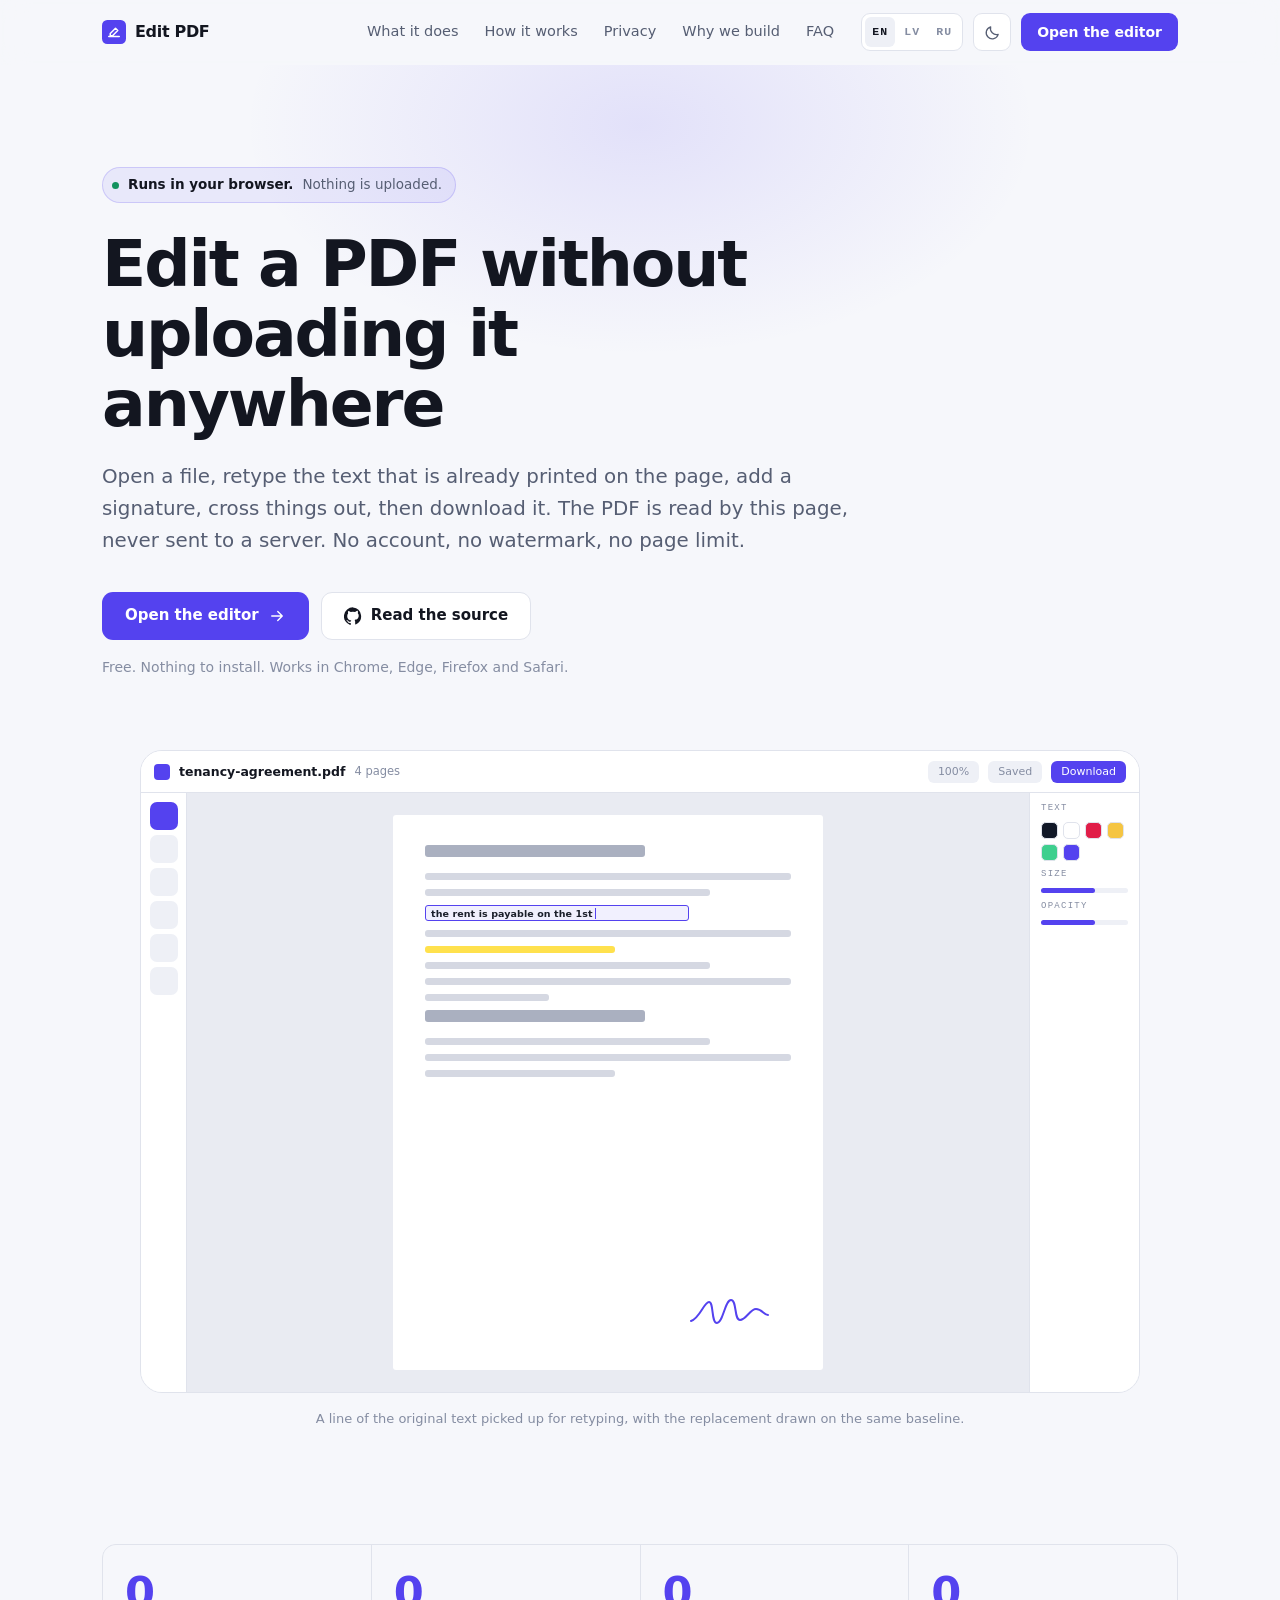
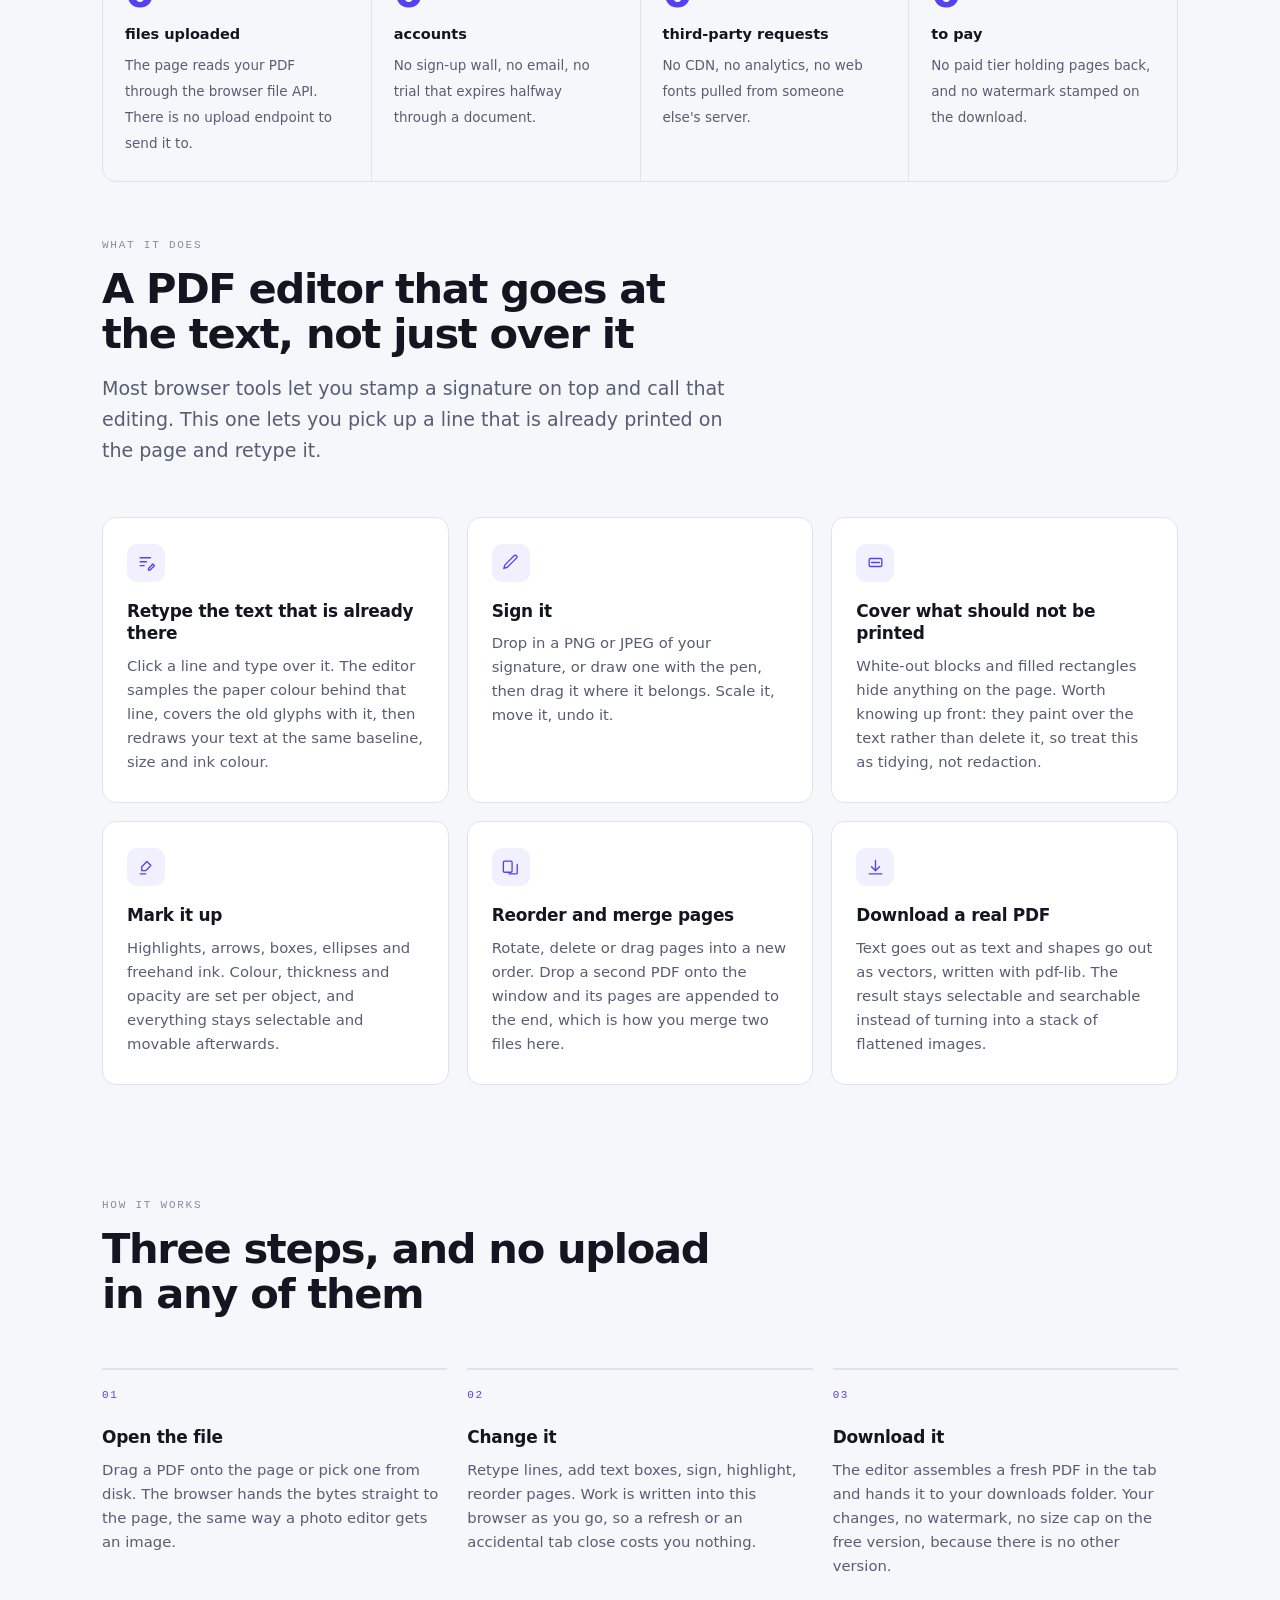
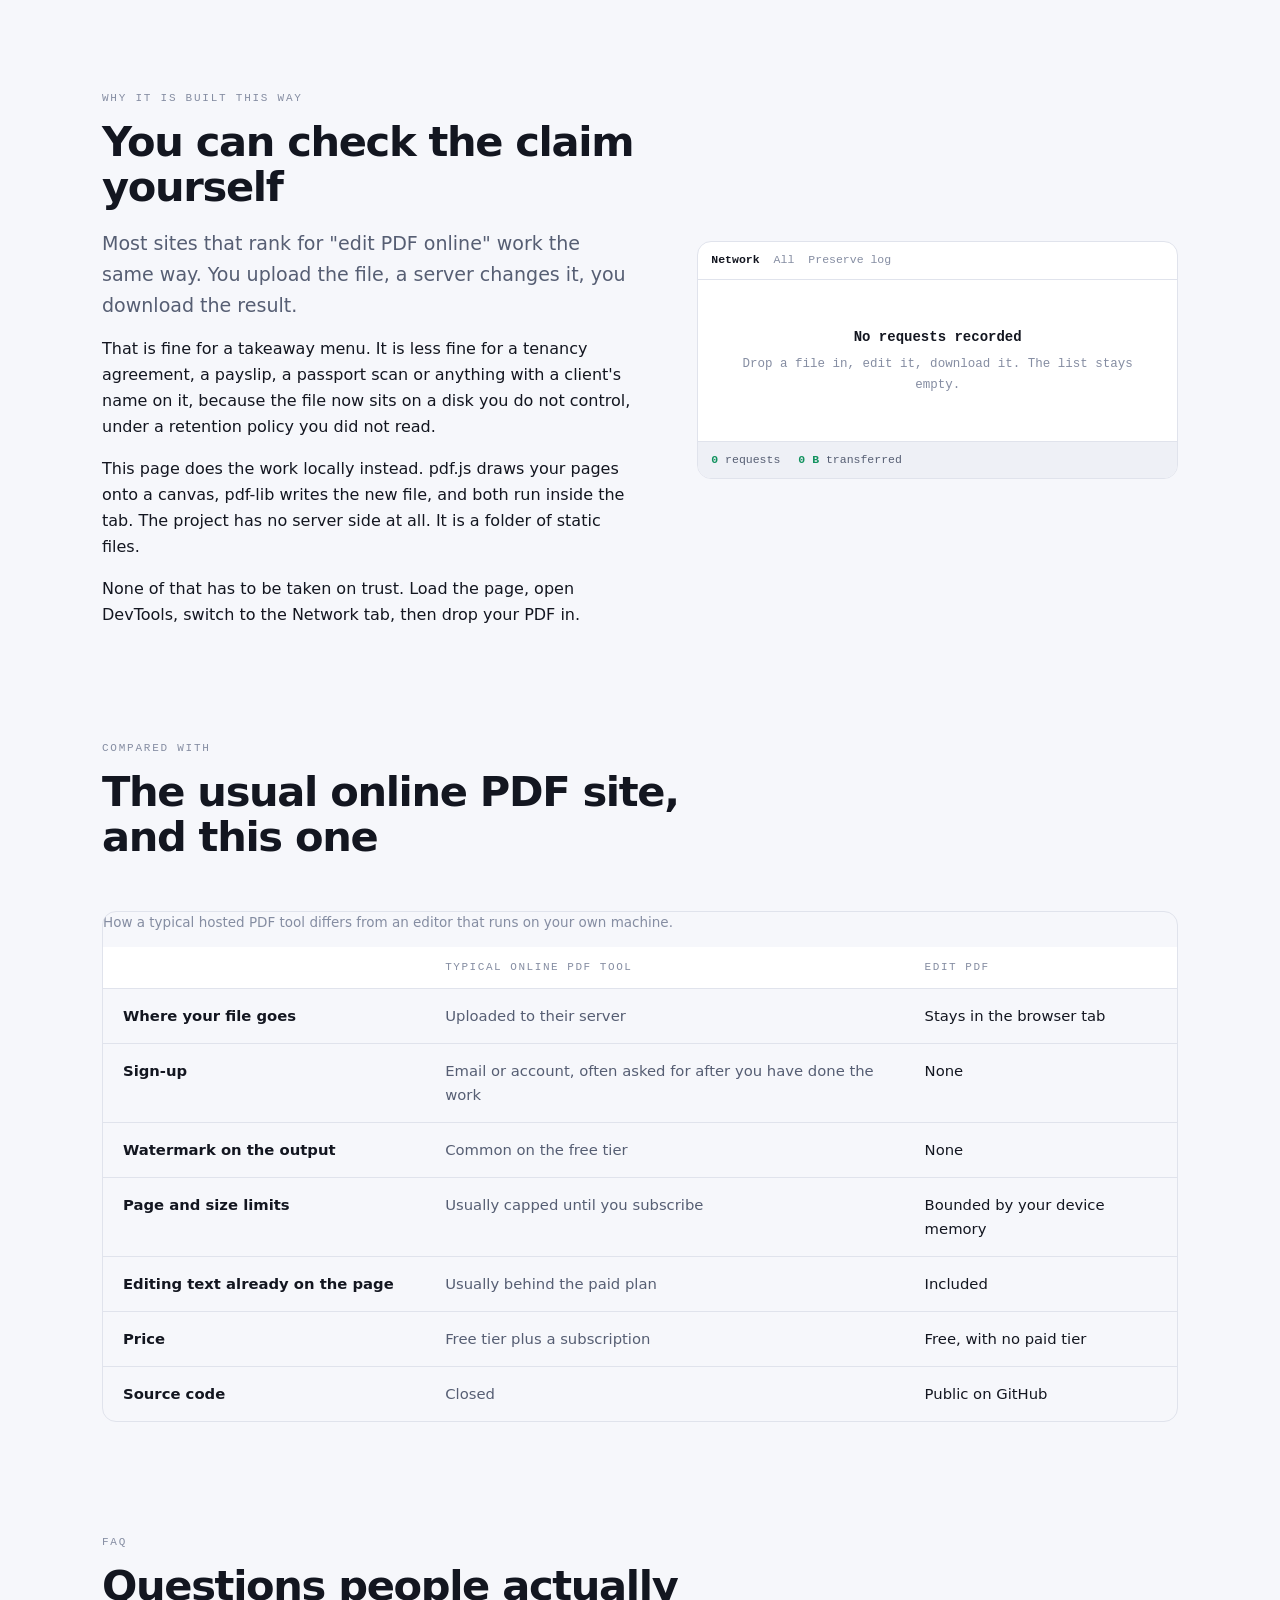
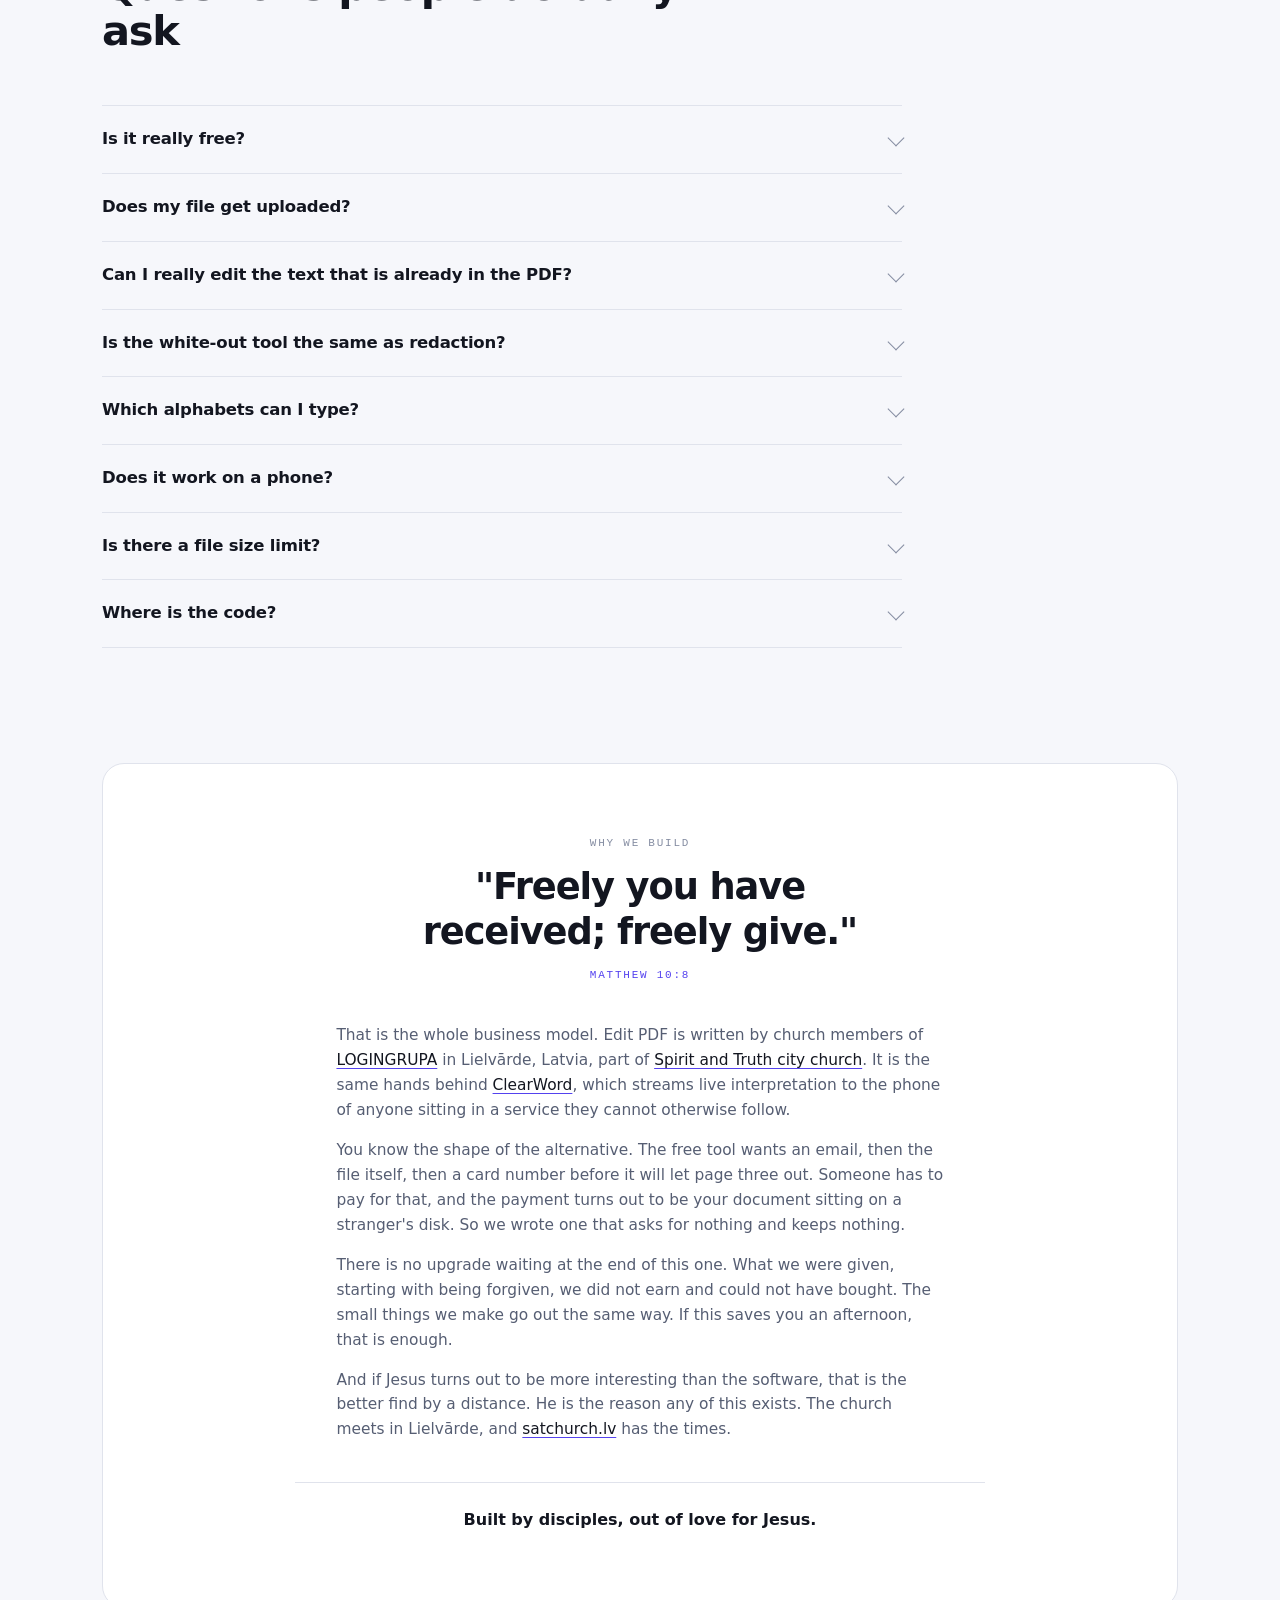
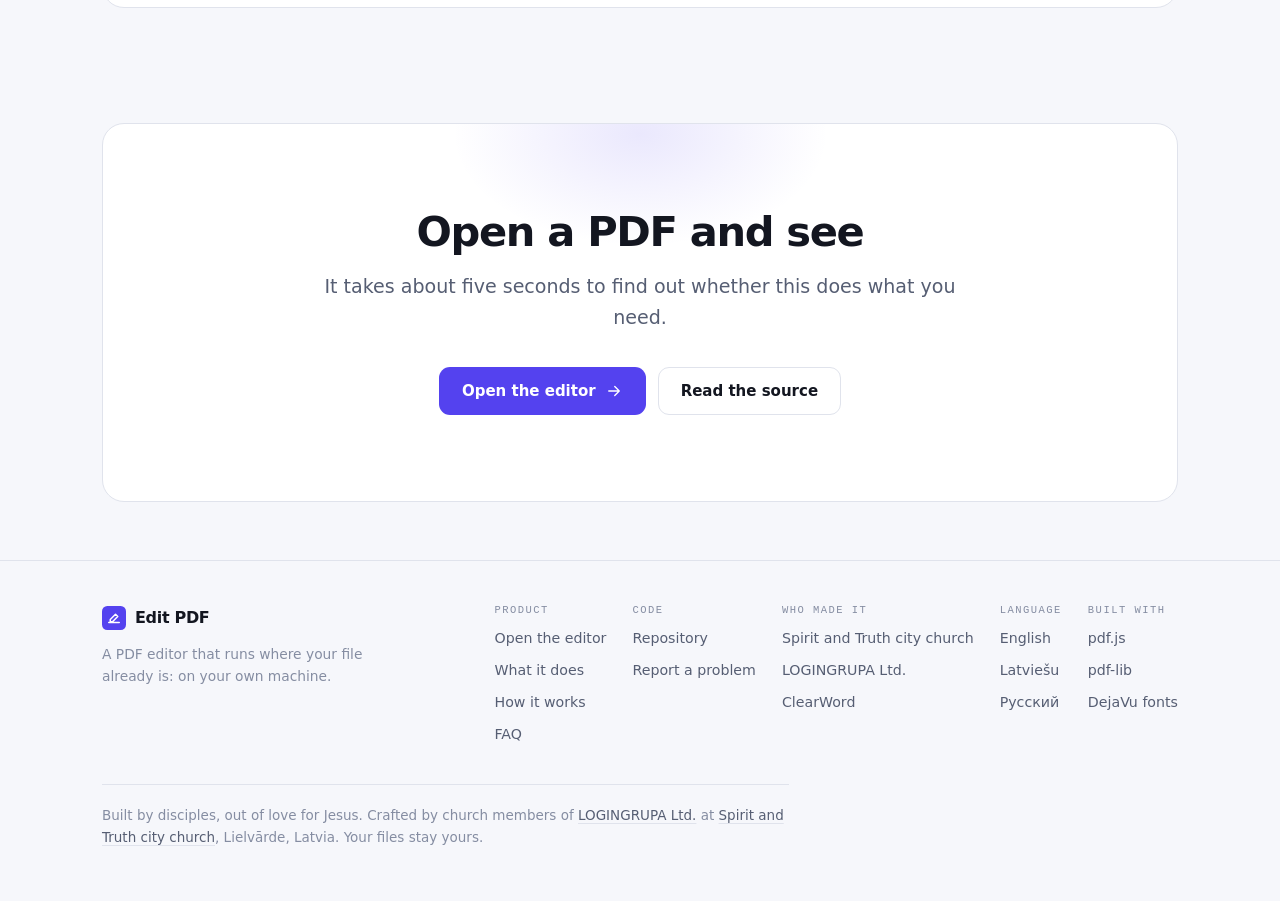
==== commit f9d06236: "Add Latvian and Russian localisation Six pages now: the English landing and editor stay where they a" ====
--- a/index.html
+++ b/index.html
@@ -9,9 +9,16 @@
 <meta name="robots" content="index,follow,max-image-preview:large,max-snippet:-1">
 <link rel="canonical" href="https://logingrupa.github.io/edit-pdf/">
 
+<link rel="alternate" hreflang="en-GB" href="https://logingrupa.github.io/edit-pdf/">
+<link rel="alternate" hreflang="lv" href="https://logingrupa.github.io/edit-pdf/lv/">
+<link rel="alternate" hreflang="ru" href="https://logingrupa.github.io/edit-pdf/ru/">
+<link rel="alternate" hreflang="x-default" href="https://logingrupa.github.io/edit-pdf/">
+
 <meta property="og:type" content="website">
 <meta property="og:site_name" content="Edit PDF">
 <meta property="og:locale" content="en_GB">
+<meta property="og:locale:alternate" content="lv_LV">
+<meta property="og:locale:alternate" content="ru_RU">
 <meta property="og:url" content="https://logingrupa.github.io/edit-pdf/">
 <meta property="og:title" content="Edit a PDF without uploading it anywhere">
 <meta property="og:description" content="A free PDF editor that runs in your browser tab. Retype the text already printed on the page, sign it, then download. No account, no watermark.">
@@ -29,6 +36,7 @@
 
 <link rel="icon" href="assets/img/icon.svg" type="image/svg+xml">
 <link rel="apple-touch-icon" href="assets/img/apple-touch-icon.png">
+<script src="assets/js/i18n.js"></script>
 <script src="assets/js/theme.js"></script>
 <link rel="stylesheet" href="assets/css/theme.css">
 <link rel="stylesheet" href="assets/css/site.css">
@@ -37,15 +45,6 @@
 <body>
 
 <!--
-                              ███
-                              ███
-                      ███████████████████
-                              ███
-                              ███
-                              ███
-                              ███
-
-
      ██╗  ██╗██╗███╗   ██╗ ██████╗     ██████╗ ███████╗
      ██║ ██╔╝██║████╗  ██║██╔════╝    ██╔═══██╗██╔════╝
      █████╔╝ ██║██╔██╗ ██║██║  ███╗   ██║   ██║█████╗
@@ -92,7 +91,12 @@
       <a href="#why-we-build">Why we build</a>
       <a href="#faq">FAQ</a>
     </div>
-    <button class="icon-button" type="button" data-theme-toggle aria-label="Switch theme">
+    <nav class="lang" data-i18n-label="nav.language" aria-label="Language">
+      <a href="./" hreflang="en-GB" lang="en-GB" aria-current="page">EN</a>
+      <a href="lv/" hreflang="lv" lang="lv">LV</a>
+      <a href="ru/" hreflang="ru" lang="ru">RU</a>
+    </nav>
+    <button class="icon-button" type="button" data-theme-toggle data-i18n-label="theme.toggle" aria-label="Switch theme">
       <svg class="icon-sun" viewBox="0 0 24 24" aria-hidden="true"><circle cx="12" cy="12" r="4"/><path d="M12 2.5v2M12 19.5v2M4.6 4.6l1.4 1.4M18 18l1.4 1.4M2.5 12h2M19.5 12h2M4.6 19.4L6 18M18 6l1.4-1.4"/></svg>
       <svg class="icon-moon" viewBox="0 0 24 24" aria-hidden="true"><path d="M20 14.6A8.6 8.6 0 0 1 9.4 4 8.6 8.6 0 1 0 20 14.6z"/></svg>
     </button>
@@ -464,6 +468,12 @@
           <a href="https://sound.kingdom.lv/" rel="noopener">ClearWord</a>
         </div>
         <div class="footer-col">
+          <span data-i18n="nav.language">Language</span>
+          <a href="./" hreflang="en-GB" lang="en-GB" aria-current="page">English</a>
+          <a href="lv/" hreflang="lv" lang="lv">Latviešu</a>
+          <a href="ru/" hreflang="ru" lang="ru">Русский</a>
+        </div>
+        <div class="footer-col">
           <span>Built with</span>
           <a href="https://mozilla.github.io/pdf.js/" rel="noopener">pdf.js</a>
           <a href="https://pdf-lib.js.org/" rel="noopener">pdf-lib</a>
@@ -488,6 +498,7 @@
   "@type": "SoftwareApplication",
   "name": "Edit PDF",
   "url": "https://logingrupa.github.io/edit-pdf/",
+  "inLanguage": "en-GB",
   "applicationCategory": "UtilitiesApplication",
   "applicationSubCategory": "PDF editor",
   "operatingSystem": "Any device with a modern web browser",
@@ -522,6 +533,7 @@
 {
   "@context": "https://schema.org",
   "@type": "FAQPage",
+  "inLanguage": "en-GB",
   "mainEntity": [
     {
       "@type": "Question",
--- a/assets/css/site.css
+++ b/assets/css/site.css
@@ -78,6 +78,14 @@
   color:var(--fg-dim);cursor:pointer;transition:color .15s,border-color .15s;
 }
 .icon-button:hover{color:var(--fg);border-color:var(--fg-mute)}
+.lang{display:flex;align-items:center;gap:2px;flex:none;padding:3px;background:var(--bg-2);border:1px solid var(--line);border-radius:9px}
+.lang a{
+  min-width:30px;height:30px;display:grid;place-items:center;padding:0 6px;border-radius:6px;
+  color:var(--fg-mute);text-decoration:none;font:600 11.5px/1 var(--font-mono);letter-spacing:.08em;
+  transition:color .15s,background .15s;
+}
+.lang a:hover{color:var(--fg);background:var(--bg-3)}
+.lang a[aria-current]{color:var(--fg);background:var(--bg-3)}
 .icon-button svg{width:17px;height:17px;fill:none;stroke:currentColor;stroke-width:1.8;stroke-linecap:round;stroke-linejoin:round}
 
 /* ---- hero ------------------------------------------------------------ */
@@ -324,6 +332,9 @@
 }
 @media (max-width:660px){
   .nav-links{display:none}
+  /* the bar has no room for the nav CTA once the language group is in;
+     the hero repeats it a screen-height below */
+  .nav-inner>.button-primary{display:none}
   .cards,.steps{grid-template-columns:1fr}
   .mock-props{display:none}
   .mock-body{min-height:280px}
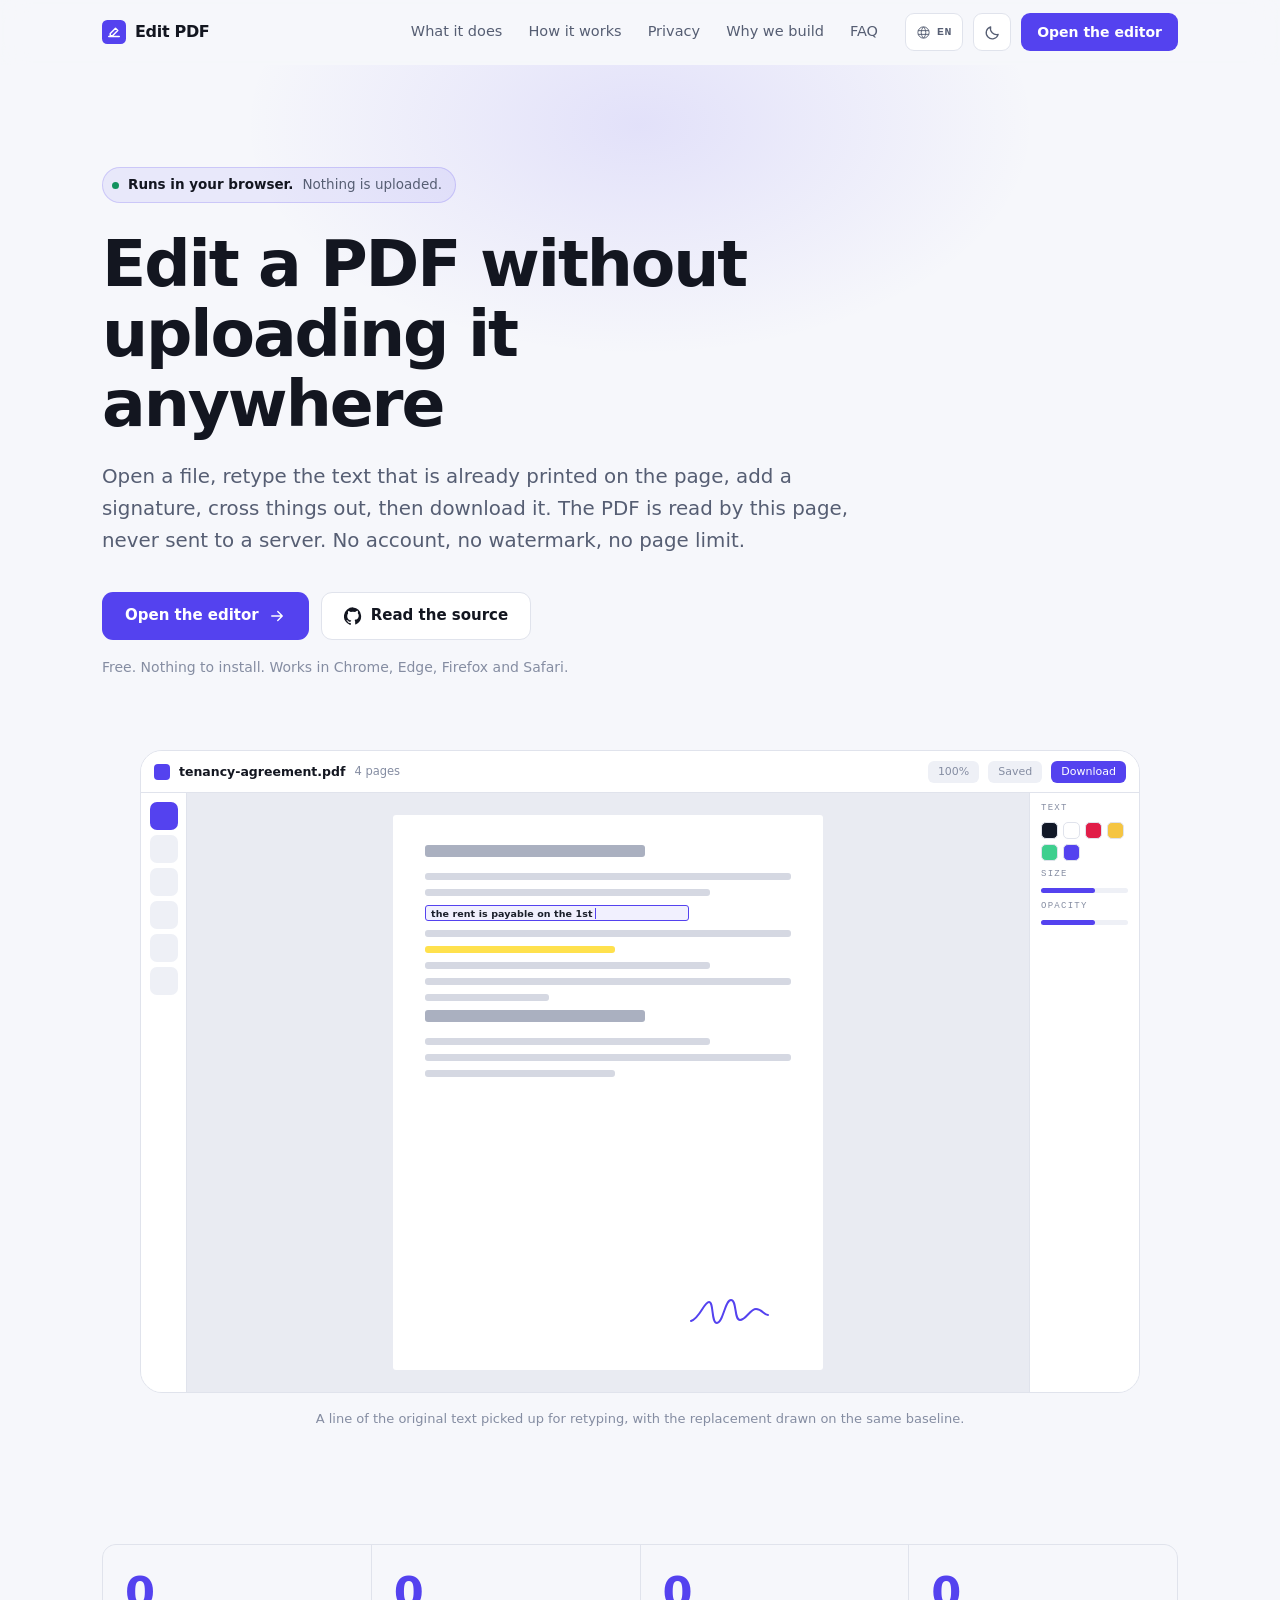
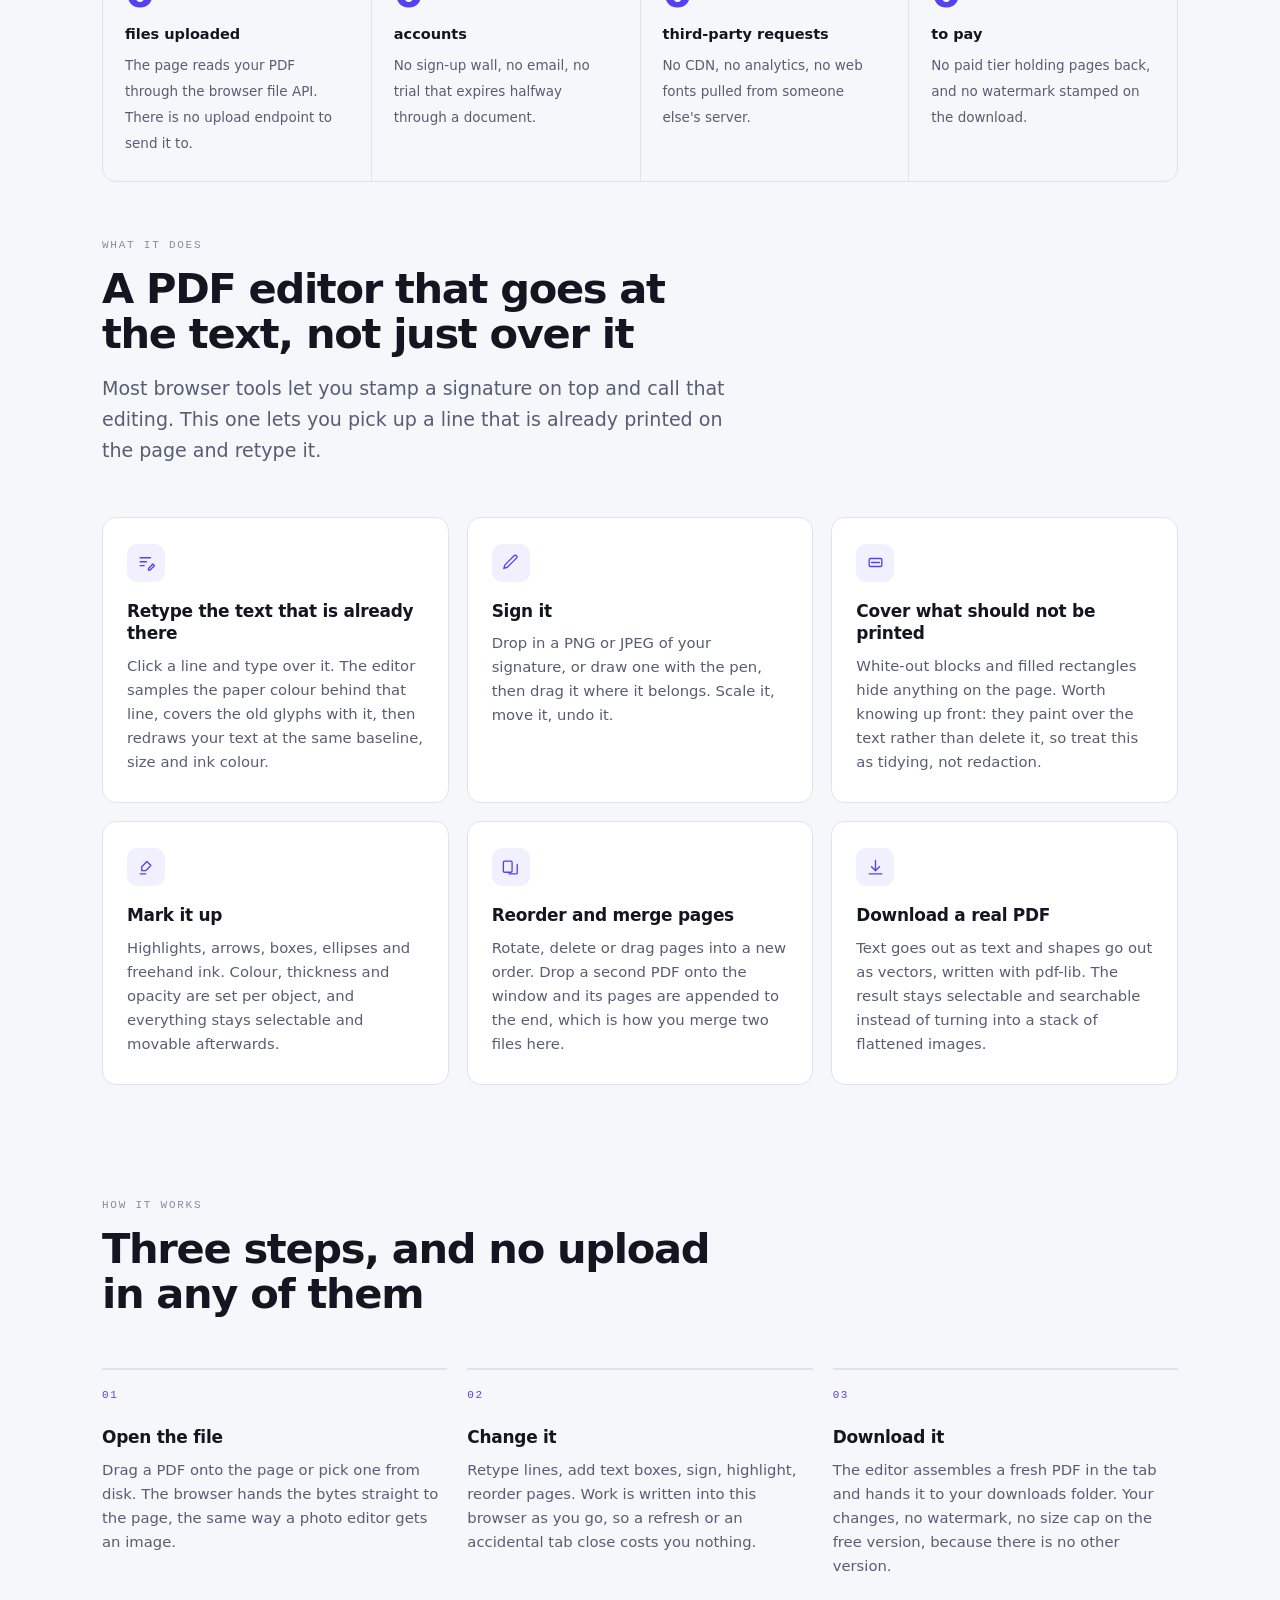
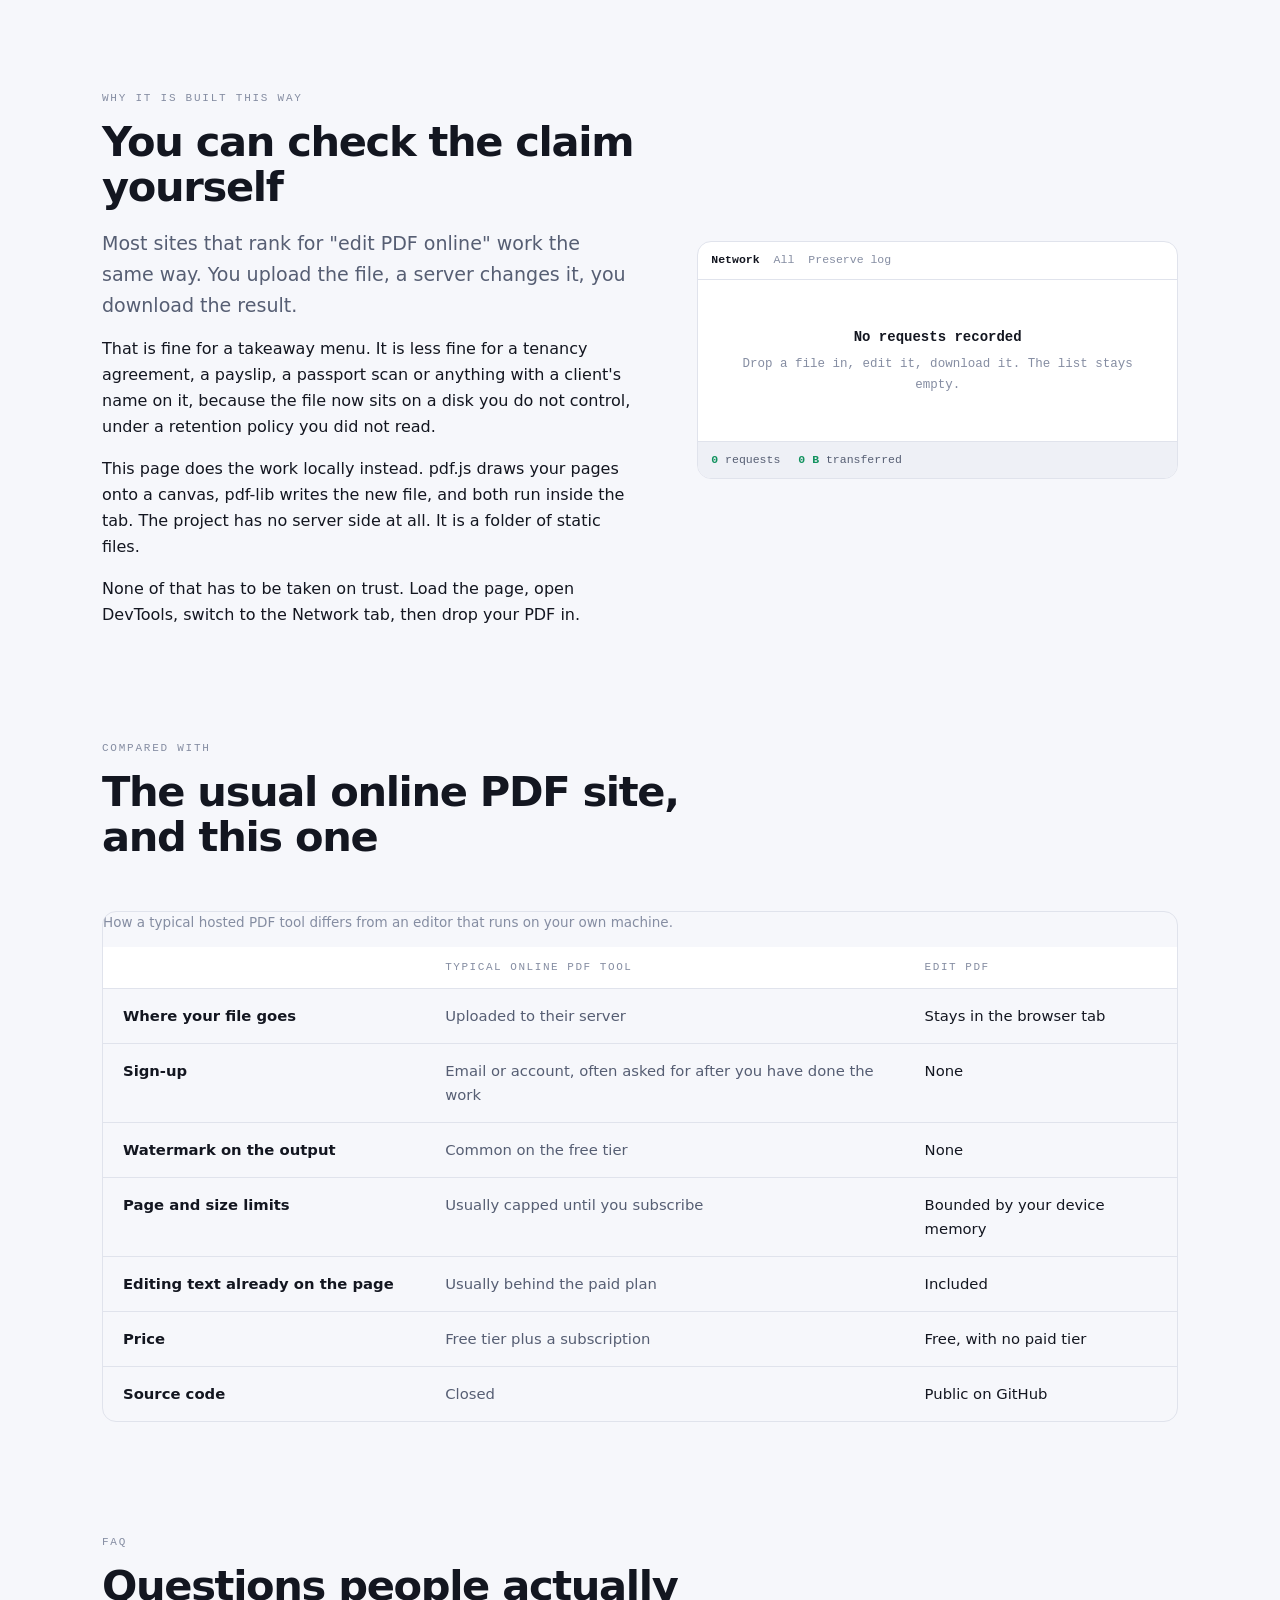
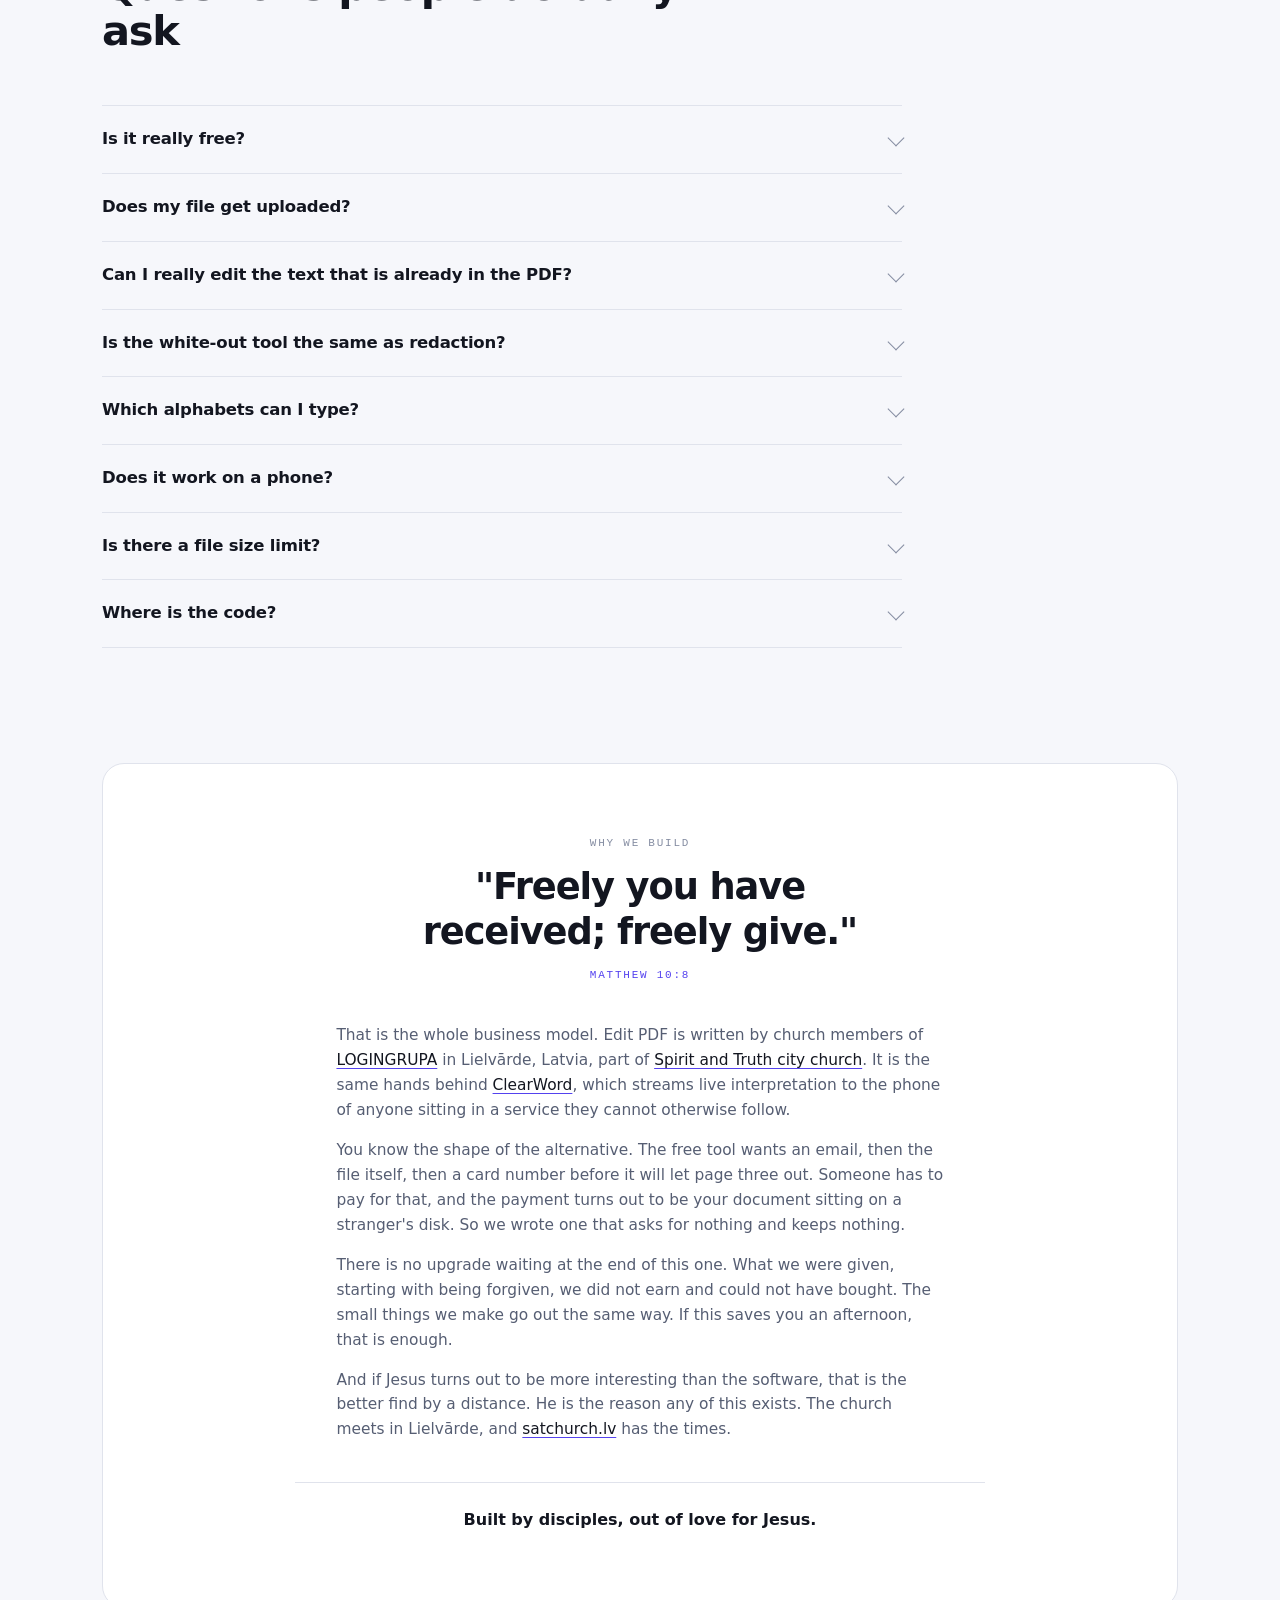
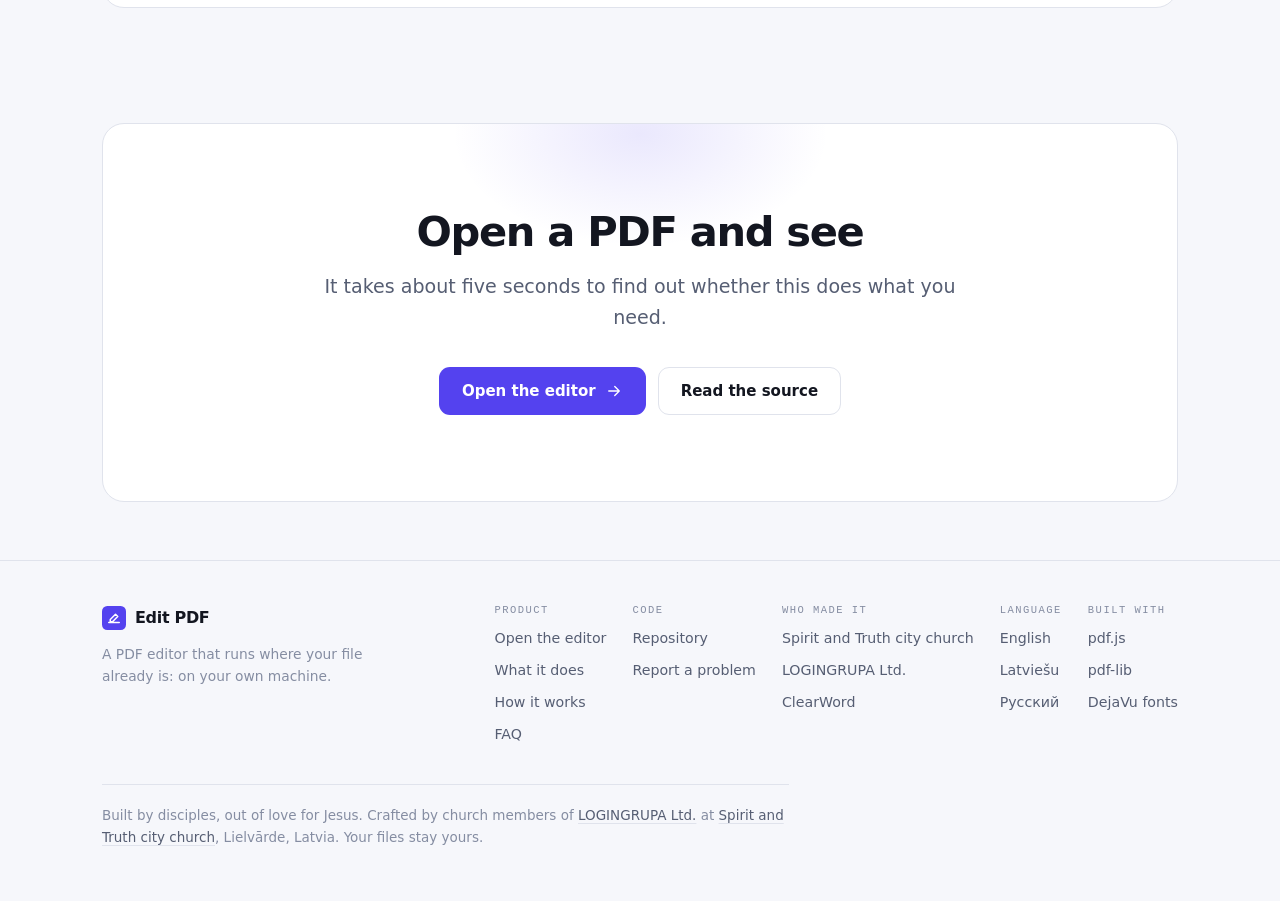
==== commit c881d6ca: "Fold the language switcher into a menu and let touch zoom the PDF The three-code group ate about 90p" ====
--- a/index.html
+++ b/index.html
@@ -91,11 +91,17 @@
       <a href="#why-we-build">Why we build</a>
       <a href="#faq">FAQ</a>
     </div>
-    <nav class="lang" data-i18n-label="nav.language" aria-label="Language">
-      <a href="./" hreflang="en-GB" lang="en-GB" aria-current="page">EN</a>
-      <a href="lv/" hreflang="lv" lang="lv">LV</a>
-      <a href="ru/" hreflang="ru" lang="ru">RU</a>
-    </nav>
+    <details class="lang">
+      <summary data-i18n-label="nav.language" aria-label="Language">
+        <svg viewBox="0 0 24 24" aria-hidden="true"><circle cx="12" cy="12" r="9"/><path d="M3.3 9h17.4M3.3 15h17.4M12 3c-2.4 2.5-3.6 5.5-3.6 9s1.2 6.5 3.6 9c2.4-2.5 3.6-5.5 3.6-9S14.4 5.5 12 3z"/></svg>
+        <b>EN</b>
+      </summary>
+      <div class="lang-menu">
+        <a href="./" hreflang="en-GB" lang="en-GB" aria-current="page">English</a>
+        <a href="lv/" hreflang="lv" lang="lv">Latviešu</a>
+        <a href="ru/" hreflang="ru" lang="ru">Русский</a>
+      </div>
+    </details>
     <button class="icon-button" type="button" data-theme-toggle data-i18n-label="theme.toggle" aria-label="Switch theme">
       <svg class="icon-sun" viewBox="0 0 24 24" aria-hidden="true"><circle cx="12" cy="12" r="4"/><path d="M12 2.5v2M12 19.5v2M4.6 4.6l1.4 1.4M18 18l1.4 1.4M2.5 12h2M19.5 12h2M4.6 19.4L6 18M18 6l1.4-1.4"/></svg>
       <svg class="icon-moon" viewBox="0 0 24 24" aria-hidden="true"><path d="M20 14.6A8.6 8.6 0 0 1 9.4 4 8.6 8.6 0 1 0 20 14.6z"/></svg>
--- a/assets/css/site.css
+++ b/assets/css/site.css
@@ -39,7 +39,7 @@
 .button{
   display:inline-flex;align-items:center;justify-content:center;gap:9px;
   height:48px;padding:0 22px;border-radius:11px;border:1px solid transparent;
-  font-weight:560;font-size:15px;cursor:pointer;text-decoration:none;
+  font-weight:560;font-size:15px;cursor:pointer;text-decoration:none;white-space:nowrap;
   transition:background .15s,border-color .15s,color .15s,transform .15s;
 }
 .button svg{width:18px;height:18px;fill:none;stroke:currentColor;stroke-width:1.8;stroke-linecap:round;stroke-linejoin:round}
@@ -78,14 +78,28 @@
   color:var(--fg-dim);cursor:pointer;transition:color .15s,border-color .15s;
 }
 .icon-button:hover{color:var(--fg);border-color:var(--fg-mute)}
-.lang{display:flex;align-items:center;gap:2px;flex:none;padding:3px;background:var(--bg-2);border:1px solid var(--line);border-radius:9px}
-.lang a{
-  min-width:30px;height:30px;display:grid;place-items:center;padding:0 6px;border-radius:6px;
-  color:var(--fg-mute);text-decoration:none;font:600 11.5px/1 var(--font-mono);letter-spacing:.08em;
-  transition:color .15s,background .15s;
-}
-.lang a:hover{color:var(--fg);background:var(--bg-3)}
-.lang a[aria-current]{color:var(--fg);background:var(--bg-3)}
+.lang{position:relative;flex:none}
+.lang>summary{
+  list-style:none;display:flex;align-items:center;gap:6px;height:38px;padding:0 10px;
+  border:1px solid var(--line);border-radius:9px;background:var(--bg-2);color:var(--fg-dim);
+  cursor:pointer;font:600 11.5px/1 var(--font-mono);letter-spacing:.06em;
+  transition:color .15s,border-color .15s;
+}
+.lang>summary::-webkit-details-marker{display:none}
+.lang>summary::marker{content:""}
+.lang>summary:hover,.lang[open]>summary{color:var(--fg);border-color:var(--fg-mute)}
+.lang>summary svg{width:15px;height:15px;flex:none;fill:none;stroke:currentColor;stroke-width:1.5}
+.lang-menu{
+  position:absolute;top:calc(100% + 7px);right:0;z-index:60;min-width:158px;
+  display:flex;flex-direction:column;gap:1px;padding:5px;
+  background:var(--bg-2);border:1px solid var(--line);border-radius:11px;box-shadow:var(--shadow);
+}
+.lang-menu a{
+  padding:9px 11px;border-radius:7px;white-space:nowrap;
+  color:var(--fg-dim);text-decoration:none;font-size:14px;
+}
+.lang-menu a:hover{background:var(--bg-3);color:var(--fg)}
+.lang-menu a[aria-current]{color:var(--fg);font-weight:600;background:var(--bg-3)}
 .icon-button svg{width:17px;height:17px;fill:none;stroke:currentColor;stroke-width:1.8;stroke-linecap:round;stroke-linejoin:round}
 
 /* ---- hero ------------------------------------------------------------ */
@@ -332,9 +346,7 @@
 }
 @media (max-width:660px){
   .nav-links{display:none}
-  /* the bar has no room for the nav CTA once the language group is in;
-     the hero repeats it a screen-height below */
-  .nav-inner>.button-primary{display:none}
+  .cta-row .button{white-space:normal}
   .cards,.steps{grid-template-columns:1fr}
   .mock-props{display:none}
   .mock-body{min-height:280px}
@@ -345,6 +357,11 @@
   .faq summary{font-size:15.5px}
   .faq-answer{padding-right:0}
 }
+@media (max-width:560px){
+  /* the longest translation of the CTA no longer fits beside the brand;
+     the hero repeats it a thumb-length below */
+  .nav-inner>.button-primary{display:none}
+}
 @media (prefers-reduced-motion:reduce){
   html{scroll-behavior:auto}
   *,*::before,*::after{animation-duration:.001ms!important;transition-duration:.001ms!important}
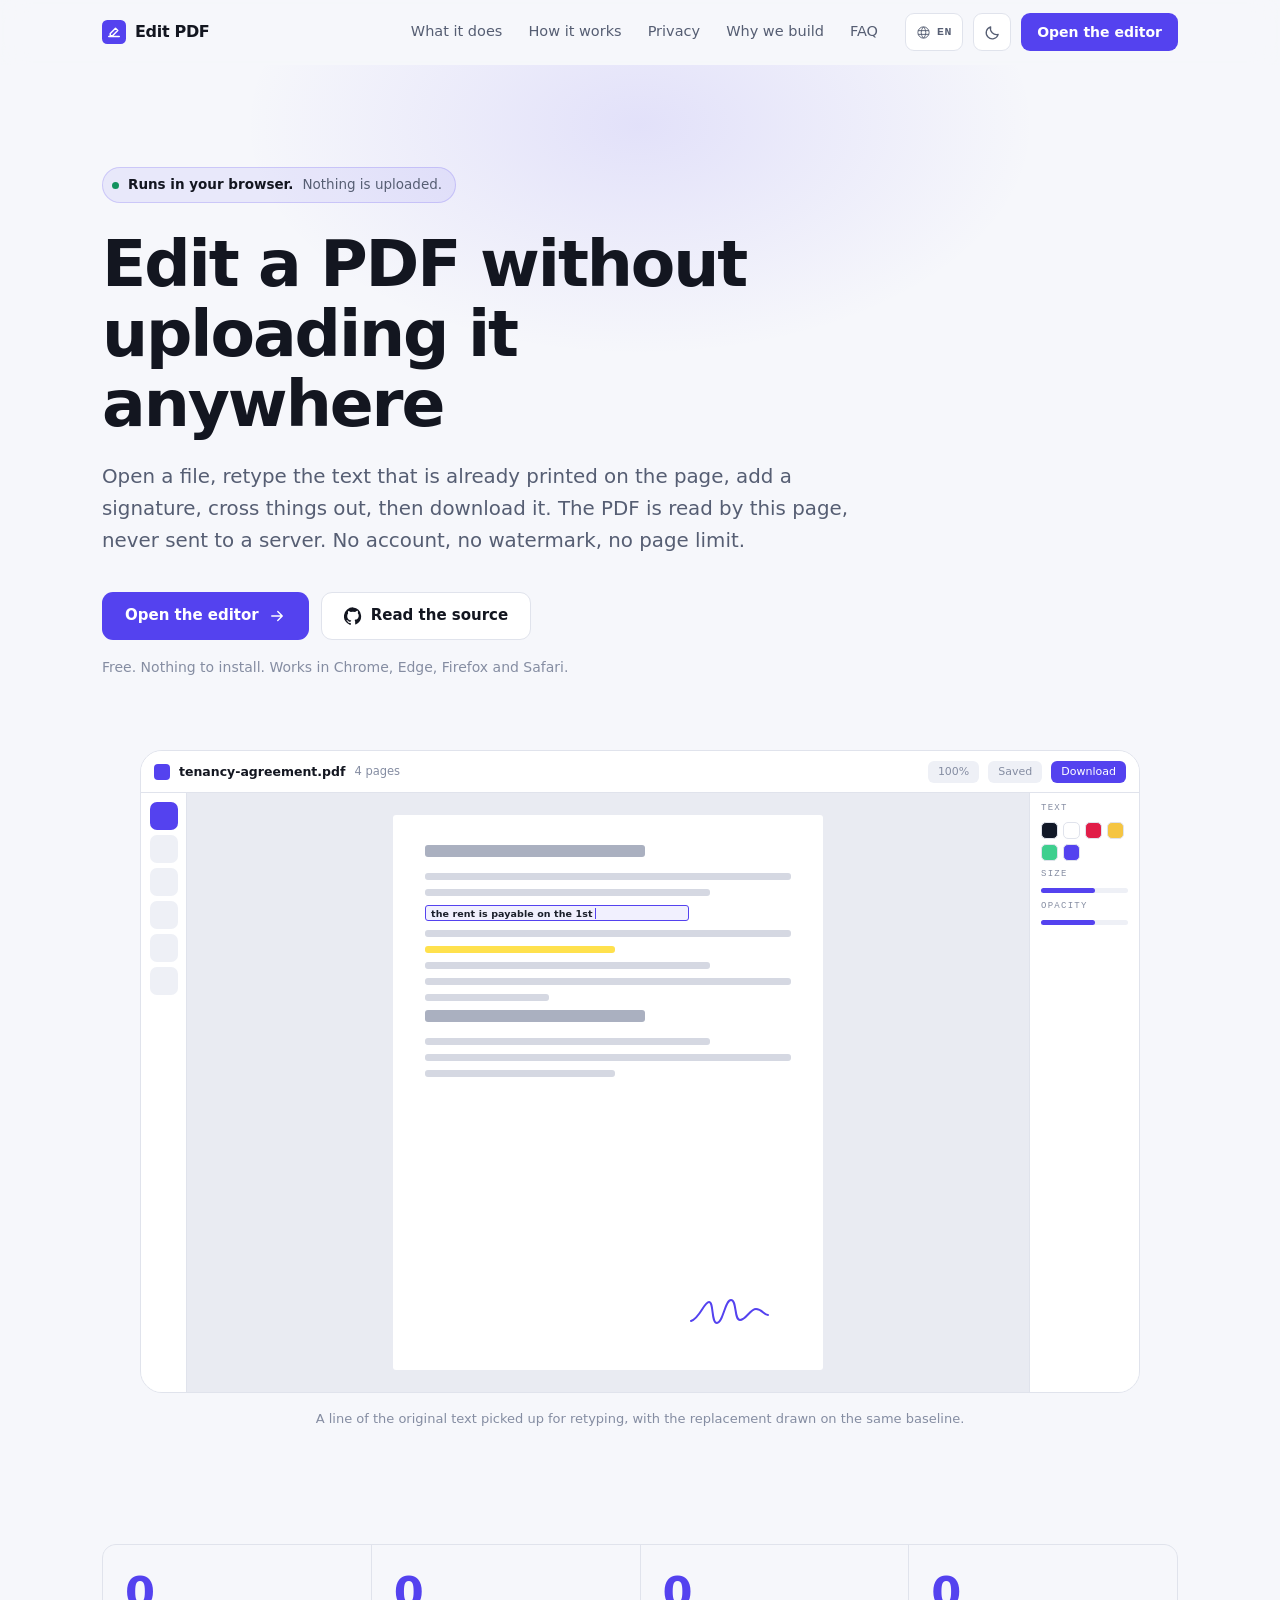
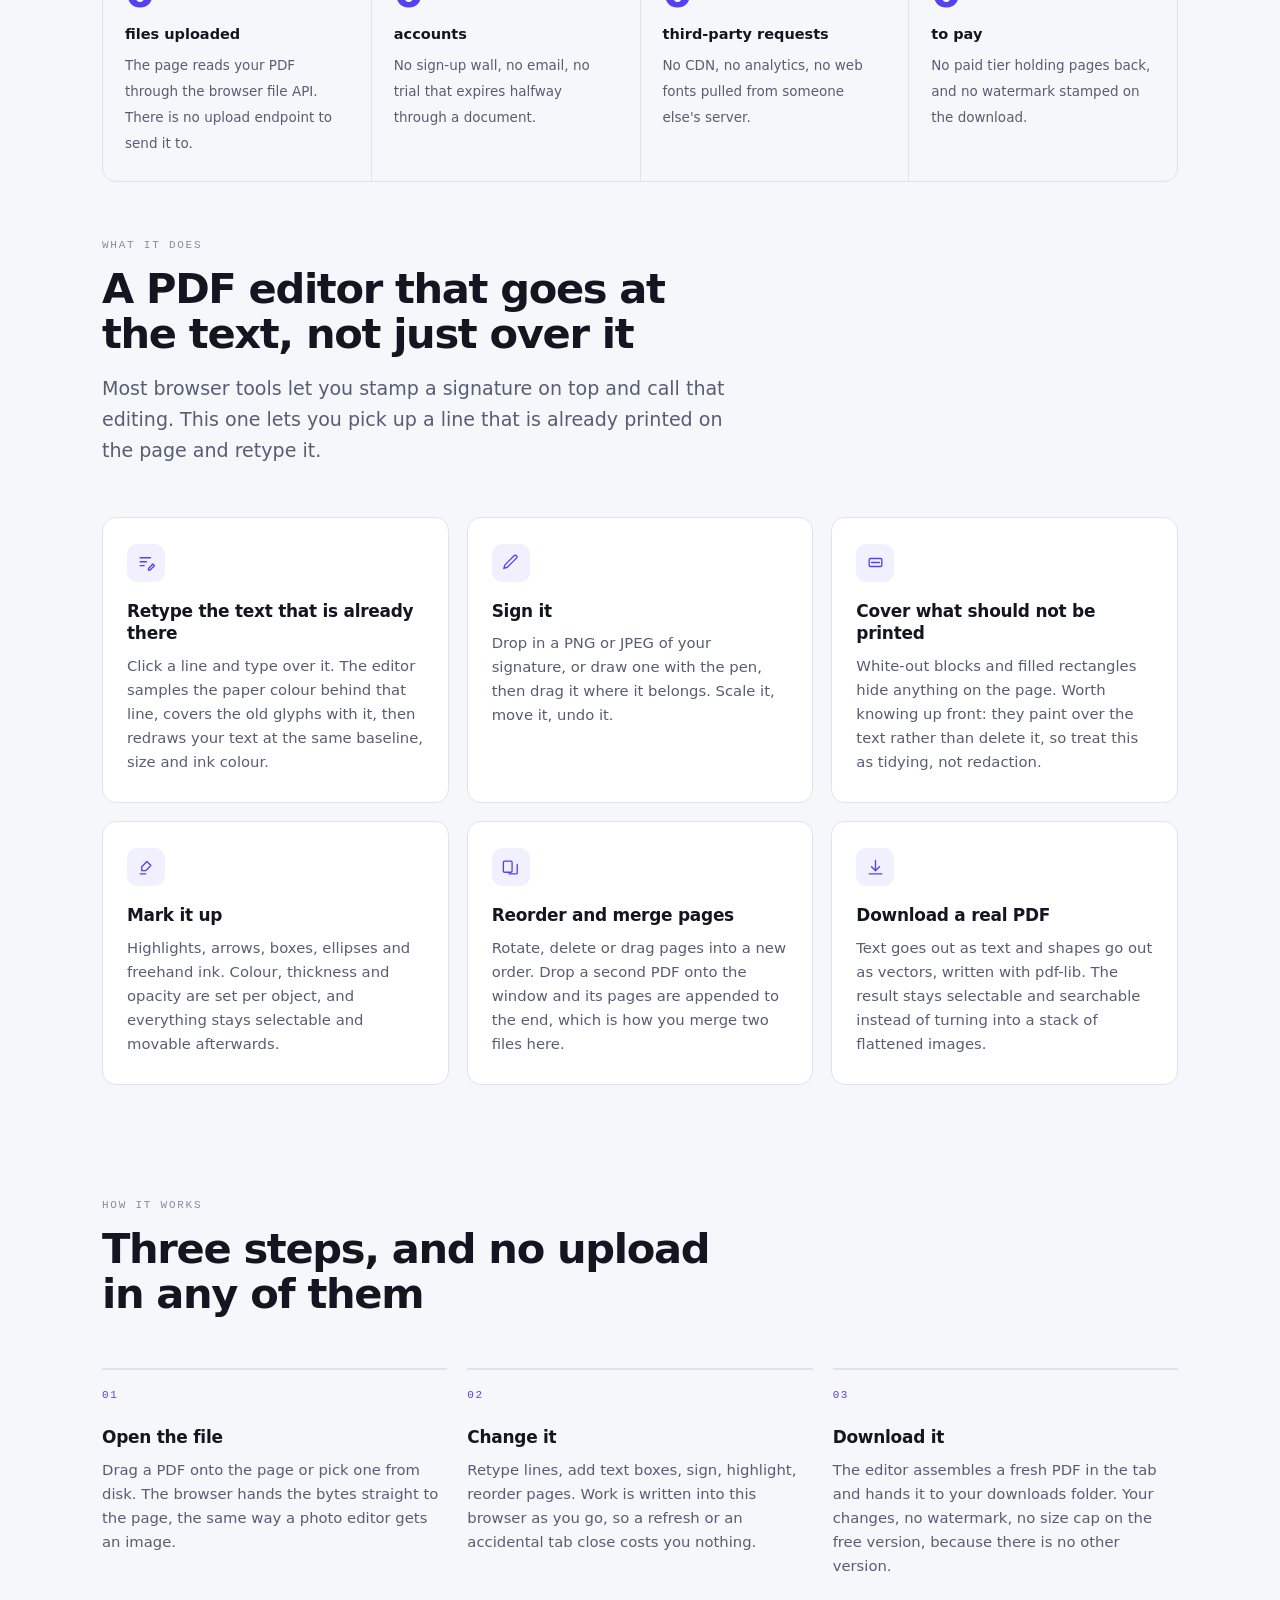
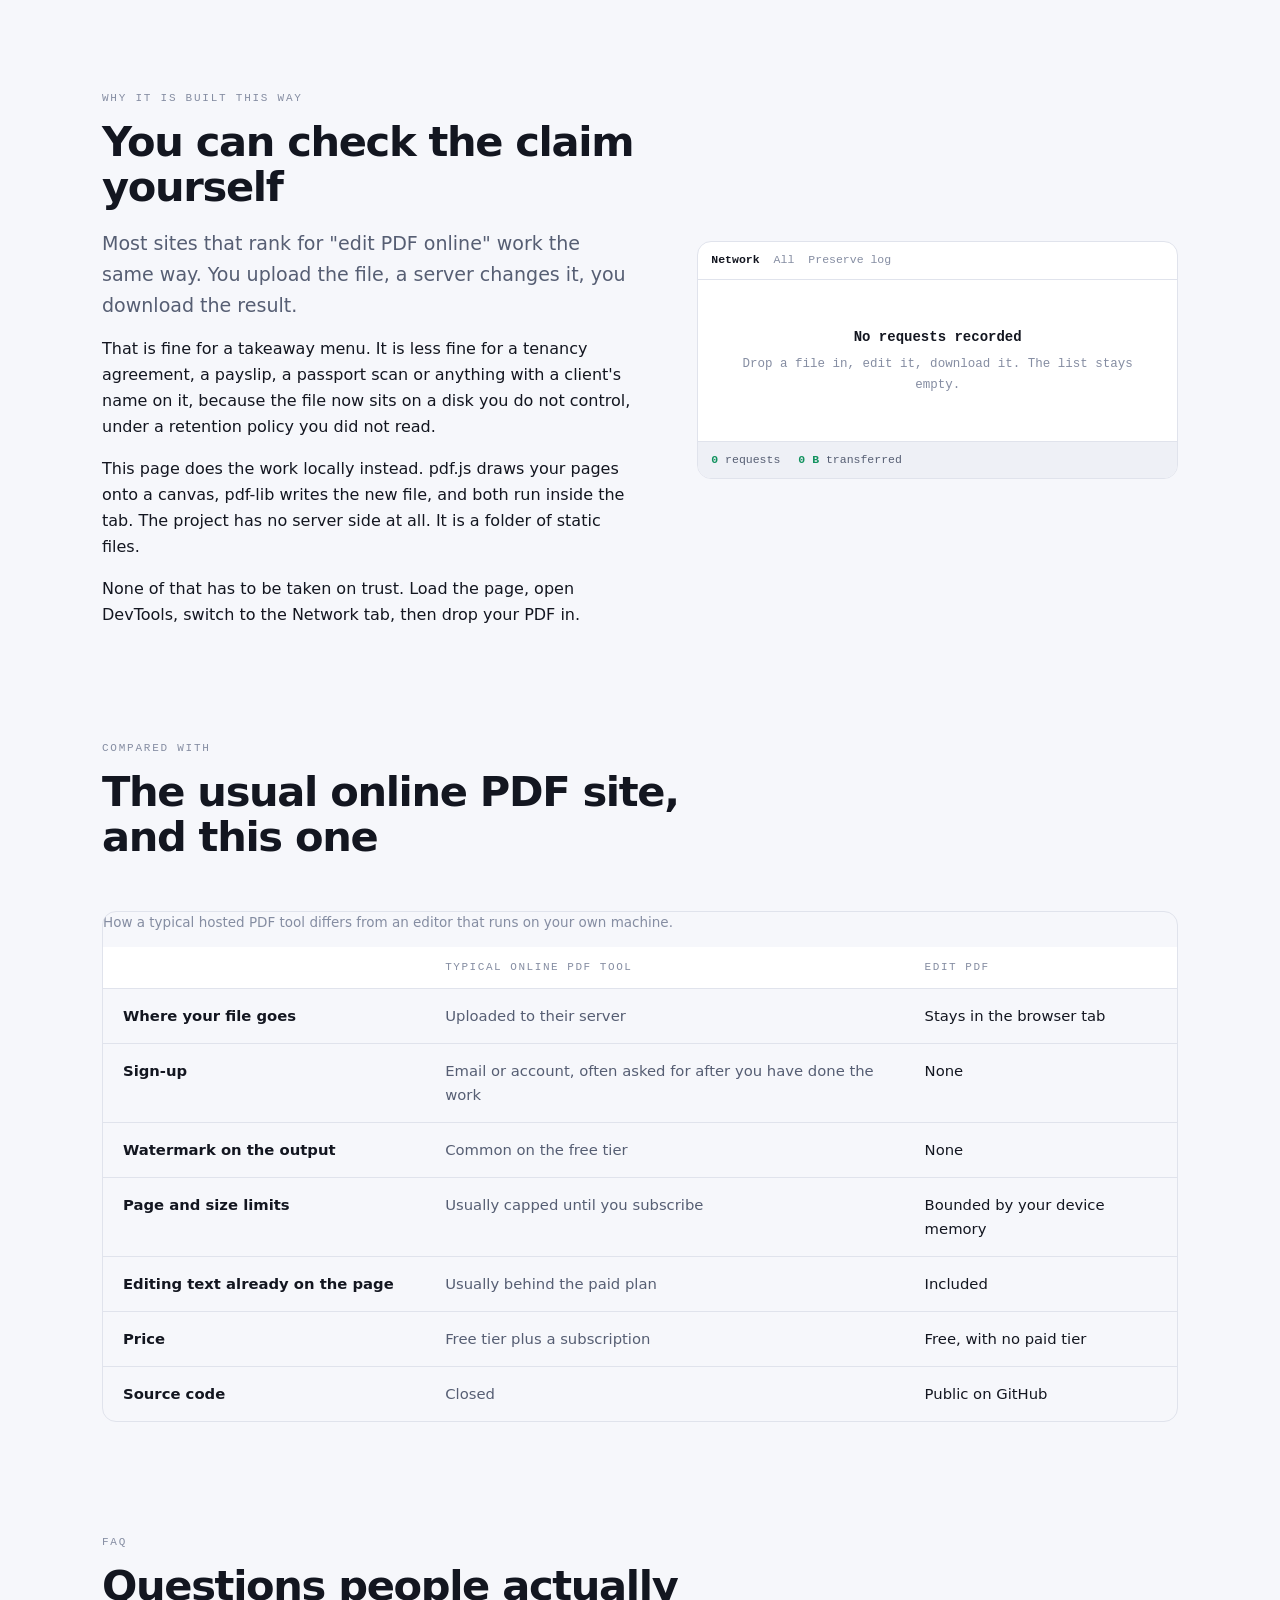
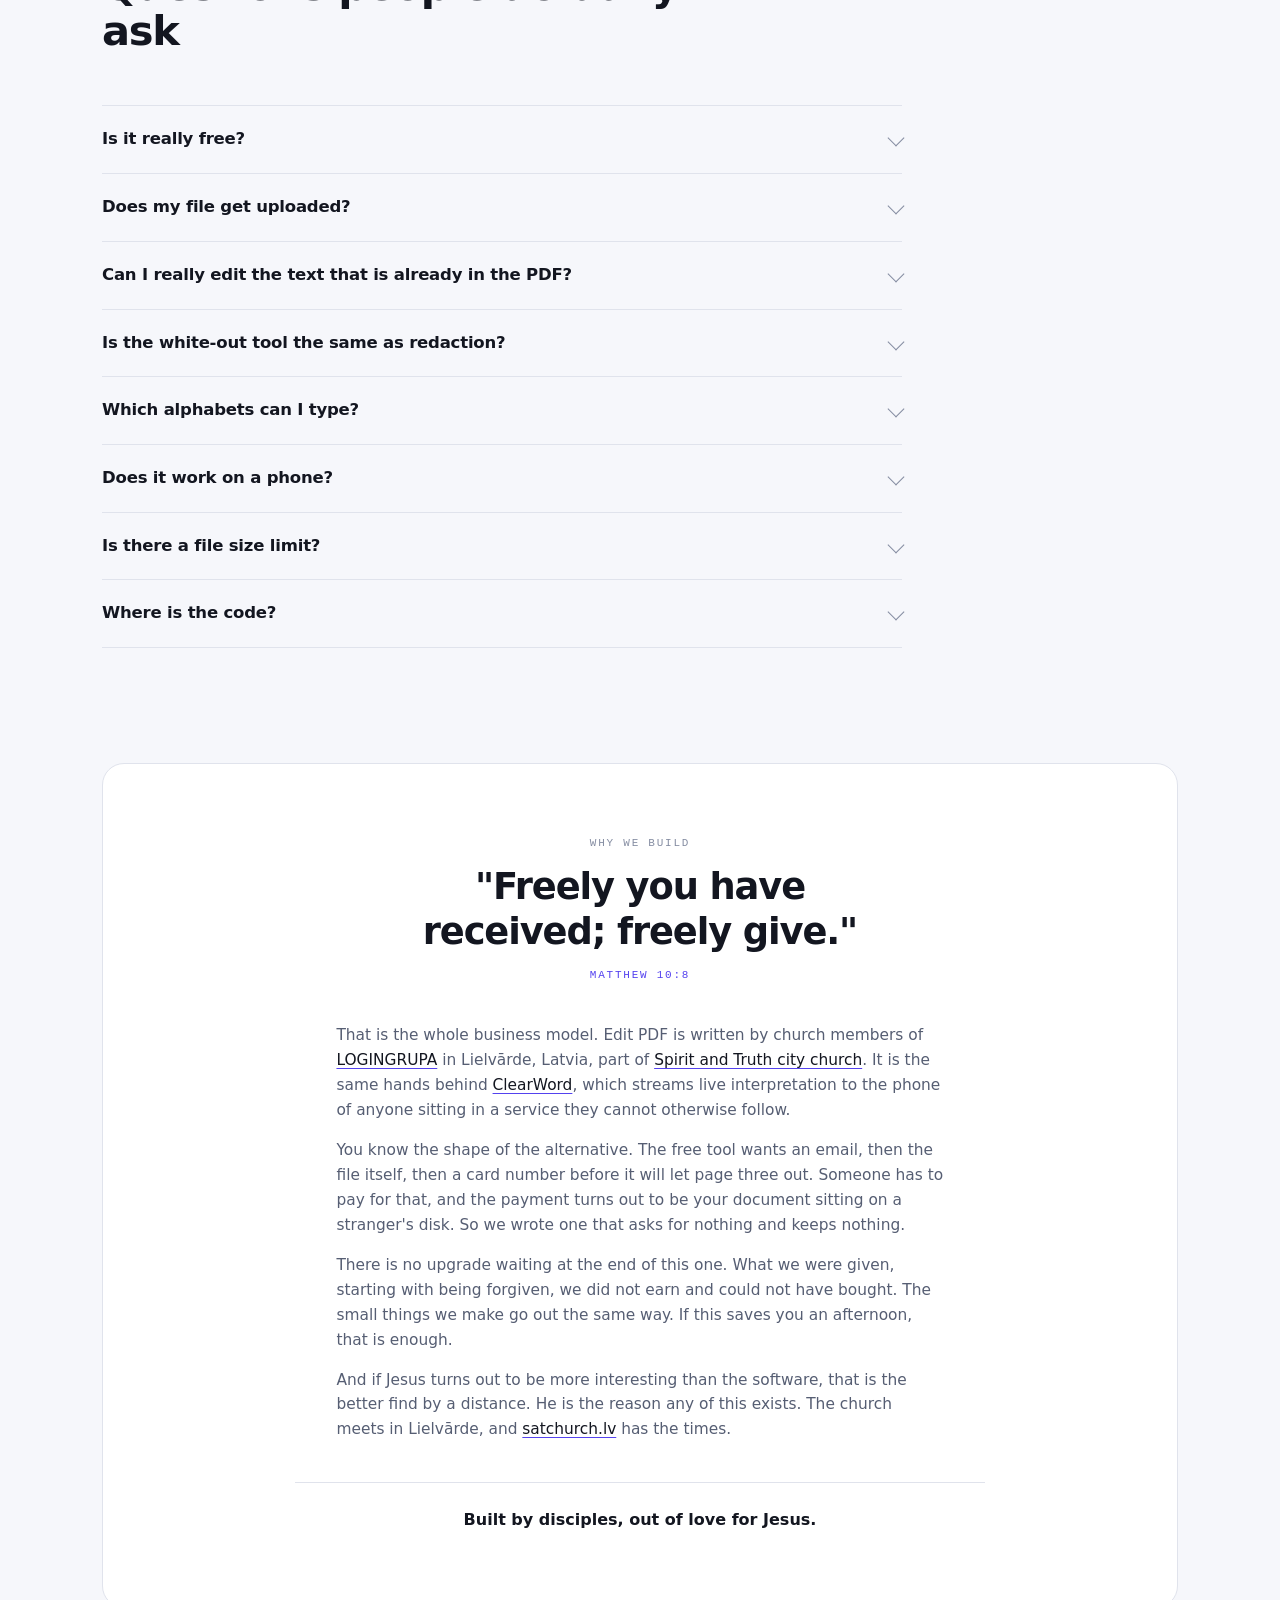
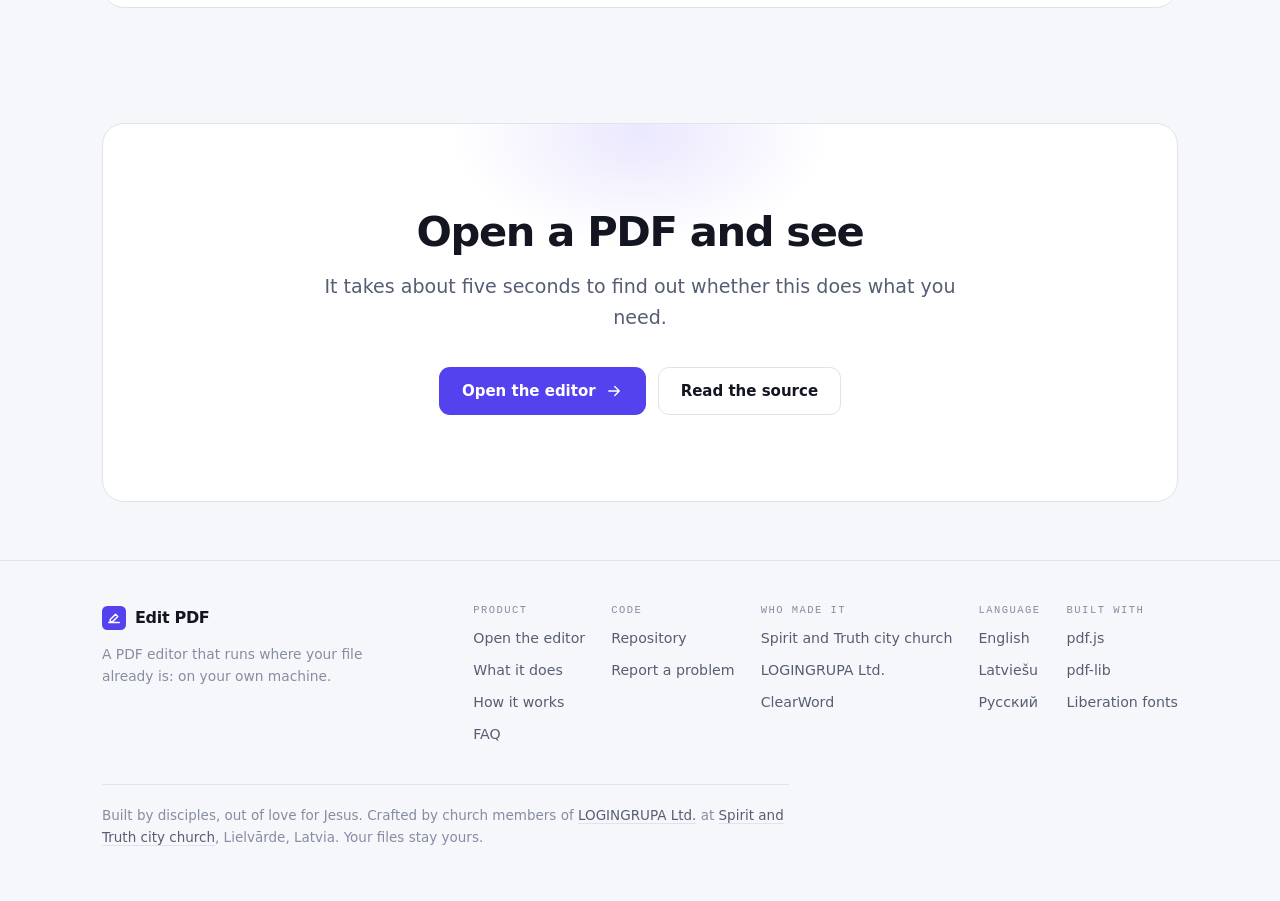
==== commit f845d0a2: "Replace the bundled fonts with Liberation and read weight off the line DejaVu sits 12.5 percent wide" ====
--- a/index.html
+++ b/index.html
@@ -7,23 +7,23 @@
 <meta name="description" content="Free online PDF editor that runs in your browser. Retype the text already on the page, sign it, then download. No upload, no account, no watermark.">
 <meta name="color-scheme" content="light dark">
 <meta name="robots" content="index,follow,max-image-preview:large,max-snippet:-1">
-<link rel="canonical" href="https://logingrupa.github.io/edit-pdf/">
-
-<link rel="alternate" hreflang="en-GB" href="https://logingrupa.github.io/edit-pdf/">
-<link rel="alternate" hreflang="lv" href="https://logingrupa.github.io/edit-pdf/lv/">
-<link rel="alternate" hreflang="ru" href="https://logingrupa.github.io/edit-pdf/ru/">
-<link rel="alternate" hreflang="x-default" href="https://logingrupa.github.io/edit-pdf/">
+<link rel="canonical" href="https://pdfeditor.kingdom.lv/">
+
+<link rel="alternate" hreflang="en-GB" href="https://pdfeditor.kingdom.lv/">
+<link rel="alternate" hreflang="lv" href="https://pdfeditor.kingdom.lv/lv/">
+<link rel="alternate" hreflang="ru" href="https://pdfeditor.kingdom.lv/ru/">
+<link rel="alternate" hreflang="x-default" href="https://pdfeditor.kingdom.lv/">
 
 <meta property="og:type" content="website">
 <meta property="og:site_name" content="Edit PDF">
 <meta property="og:locale" content="en_GB">
 <meta property="og:locale:alternate" content="lv_LV">
 <meta property="og:locale:alternate" content="ru_RU">
-<meta property="og:url" content="https://logingrupa.github.io/edit-pdf/">
+<meta property="og:url" content="https://pdfeditor.kingdom.lv/">
 <meta property="og:title" content="Edit a PDF without uploading it anywhere">
 <meta property="og:description" content="A free PDF editor that runs in your browser tab. Retype the text already printed on the page, sign it, then download. No account, no watermark.">
-<meta property="og:image" content="https://logingrupa.github.io/edit-pdf/assets/img/og.jpg">
-<meta property="og:image:secure_url" content="https://logingrupa.github.io/edit-pdf/assets/img/og.jpg">
+<meta property="og:image" content="https://pdfeditor.kingdom.lv/assets/img/og.jpg">
+<meta property="og:image:secure_url" content="https://pdfeditor.kingdom.lv/assets/img/og.jpg">
 <meta property="og:image:type" content="image/jpeg">
 <meta property="og:image:width" content="1200">
 <meta property="og:image:height" content="630">
@@ -31,7 +31,7 @@
 <meta name="twitter:card" content="summary_large_image">
 <meta name="twitter:title" content="Edit a PDF without uploading it anywhere">
 <meta name="twitter:description" content="A free PDF editor that runs in your browser tab. Retype the text already printed on the page, sign it, then download. No account, no watermark.">
-<meta name="twitter:image" content="https://logingrupa.github.io/edit-pdf/assets/img/og.jpg">
+<meta name="twitter:image" content="https://pdfeditor.kingdom.lv/assets/img/og.jpg">
 <meta name="twitter:image:alt" content="Edit PDF: a PDF editor that runs in the browser with nothing uploaded.">
 
 <link rel="icon" href="assets/img/icon.svg" type="image/svg+xml">
@@ -125,7 +125,7 @@
             Open the editor
             <svg viewBox="0 0 24 24" aria-hidden="true"><path d="M5 12h13M13 6l6 6-6 6"/></svg>
           </a>
-          <a class="button button-quiet" href="https://github.com/logingrupa/edit-pdf" rel="noopener">
+          <a class="button button-quiet" href="https://github.com/logingrupa/free-pdf-editor" rel="noopener">
             <svg class="icon-fill" viewBox="0 0 24 24" aria-hidden="true"><path d="M12 .5a12 12 0 0 0-3.8 23.4c.6.1.8-.3.8-.6v-2c-3.3.7-4-1.6-4-1.6-.6-1.4-1.4-1.8-1.4-1.8-1.1-.7.1-.7.1-.7 1.2.1 1.8 1.2 1.8 1.2 1.1 1.8 2.8 1.3 3.5 1 .1-.8.4-1.3.8-1.6-2.7-.3-5.5-1.3-5.5-5.9 0-1.3.5-2.4 1.2-3.2-.1-.3-.5-1.5.1-3.2 0 0 1-.3 3.3 1.2a11.5 11.5 0 0 1 6 0C17.3 4.7 18.3 5 18.3 5c.6 1.7.2 2.9.1 3.2.8.8 1.2 1.9 1.2 3.2 0 4.6-2.8 5.6-5.5 5.9.4.4.8 1.1.8 2.2v3.3c0 .3.2.7.8.6A12 12 0 0 0 12 .5z"/></svg>
             Read the source
           </a>
@@ -369,7 +369,7 @@
         </details>
         <details>
           <summary>Which alphabets can I type?</summary>
-          <div class="faq-answer"><p>DejaVu Sans, Serif and Mono ship with the editor, which covers Latin Extended plus Cyrillic and Greek. Latvian, Polish, Czech, Russian and Greek all type and export correctly.</p></div>
+          <div class="faq-answer"><p>Liberation Sans, Serif and Mono ship with the editor. They carry the same letter widths as Arial, Helvetica, Times New Roman and Courier New, so a line you retype keeps the spacing of the original. They cover Latin Extended plus Cyrillic and Greek, so Latvian, Polish, Czech, Russian and Greek all type and export correctly.</p></div>
         </details>
         <details>
           <summary>Does it work on a phone?</summary>
@@ -381,7 +381,7 @@
         </details>
         <details>
           <summary>Where is the code?</summary>
-          <div class="faq-answer"><p>On GitHub at <a href="https://github.com/logingrupa/edit-pdf" rel="noopener">github.com/logingrupa/edit-pdf</a>. It is plain HTML, CSS and ES modules with no build step, so what sits in the repository is exactly what runs in your browser.</p></div>
+          <div class="faq-answer"><p>On GitHub at <a href="https://github.com/logingrupa/free-pdf-editor" rel="noopener">github.com/logingrupa/free-pdf-editor</a>. It is plain HTML, CSS and ES modules with no build step, so what sits in the repository is exactly what runs in your browser.</p></div>
         </details>
       </div>
     </div>
@@ -435,7 +435,7 @@
             Open the editor
             <svg viewBox="0 0 24 24" aria-hidden="true"><path d="M5 12h13M13 6l6 6-6 6"/></svg>
           </a>
-          <a class="button button-quiet" href="https://github.com/logingrupa/edit-pdf" rel="noopener">Read the source</a>
+          <a class="button button-quiet" href="https://github.com/logingrupa/free-pdf-editor" rel="noopener">Read the source</a>
         </div>
       </div>
     </div>
@@ -464,8 +464,8 @@
         </div>
         <div class="footer-col">
           <span>Code</span>
-          <a href="https://github.com/logingrupa/edit-pdf" rel="noopener">Repository</a>
-          <a href="https://github.com/logingrupa/edit-pdf/issues" rel="noopener">Report a problem</a>
+          <a href="https://github.com/logingrupa/free-pdf-editor" rel="noopener">Repository</a>
+          <a href="https://github.com/logingrupa/free-pdf-editor/issues" rel="noopener">Report a problem</a>
         </div>
         <div class="footer-col">
           <span>Who made it</span>
@@ -483,7 +483,7 @@
           <span>Built with</span>
           <a href="https://mozilla.github.io/pdf.js/" rel="noopener">pdf.js</a>
           <a href="https://pdf-lib.js.org/" rel="noopener">pdf-lib</a>
-          <a href="https://dejavu-fonts.github.io/" rel="noopener">DejaVu fonts</a>
+          <a href="https://github.com/liberationfonts/liberation-fonts" rel="noopener">Liberation fonts</a>
         </div>
       </div>
     </div>
@@ -503,14 +503,14 @@
   "@context": "https://schema.org",
   "@type": "SoftwareApplication",
   "name": "Edit PDF",
-  "url": "https://logingrupa.github.io/edit-pdf/",
+  "url": "https://pdfeditor.kingdom.lv/",
   "inLanguage": "en-GB",
   "applicationCategory": "UtilitiesApplication",
   "applicationSubCategory": "PDF editor",
   "operatingSystem": "Any device with a modern web browser",
   "browserRequirements": "Requires JavaScript. Chrome, Edge, Firefox or Safari.",
   "description": "A PDF editor that runs entirely in the browser. Retype the text already printed on a page, sign, annotate, reorder pages and download, without uploading the file to a server.",
-  "softwareHelp": "https://logingrupa.github.io/edit-pdf/#faq",
+  "softwareHelp": "https://pdfeditor.kingdom.lv/#faq",
   "isAccessibleForFree": true,
   "offers": { "@type": "Offer", "price": "0", "priceCurrency": "EUR" },
   "featureList": [
@@ -564,7 +564,7 @@
     {
       "@type": "Question",
       "name": "Which alphabets can I type?",
-      "acceptedAnswer": { "@type": "Answer", "text": "DejaVu Sans, Serif and Mono ship with the editor, which covers Latin Extended plus Cyrillic and Greek. Latvian, Polish, Czech, Russian and Greek all type and export correctly." }
+      "acceptedAnswer": { "@type": "Answer", "text": "Liberation Sans, Serif and Mono ship with the editor. They carry the same letter widths as Arial, Helvetica, Times New Roman and Courier New, so a line you retype keeps the spacing of the original. They cover Latin Extended plus Cyrillic and Greek, so Latvian, Polish, Czech, Russian and Greek all type and export correctly." }
     },
     {
       "@type": "Question",
@@ -579,7 +579,7 @@
     {
       "@type": "Question",
       "name": "Where is the code?",
-      "acceptedAnswer": { "@type": "Answer", "text": "On GitHub at github.com/logingrupa/edit-pdf. It is plain HTML, CSS and ES modules with no build step, so what sits in the repository is exactly what runs in your browser." }
+      "acceptedAnswer": { "@type": "Answer", "text": "On GitHub at github.com/logingrupa/free-pdf-editor. It is plain HTML, CSS and ES modules with no build step, so what sits in the repository is exactly what runs in your browser." }
     }
   ]
 }
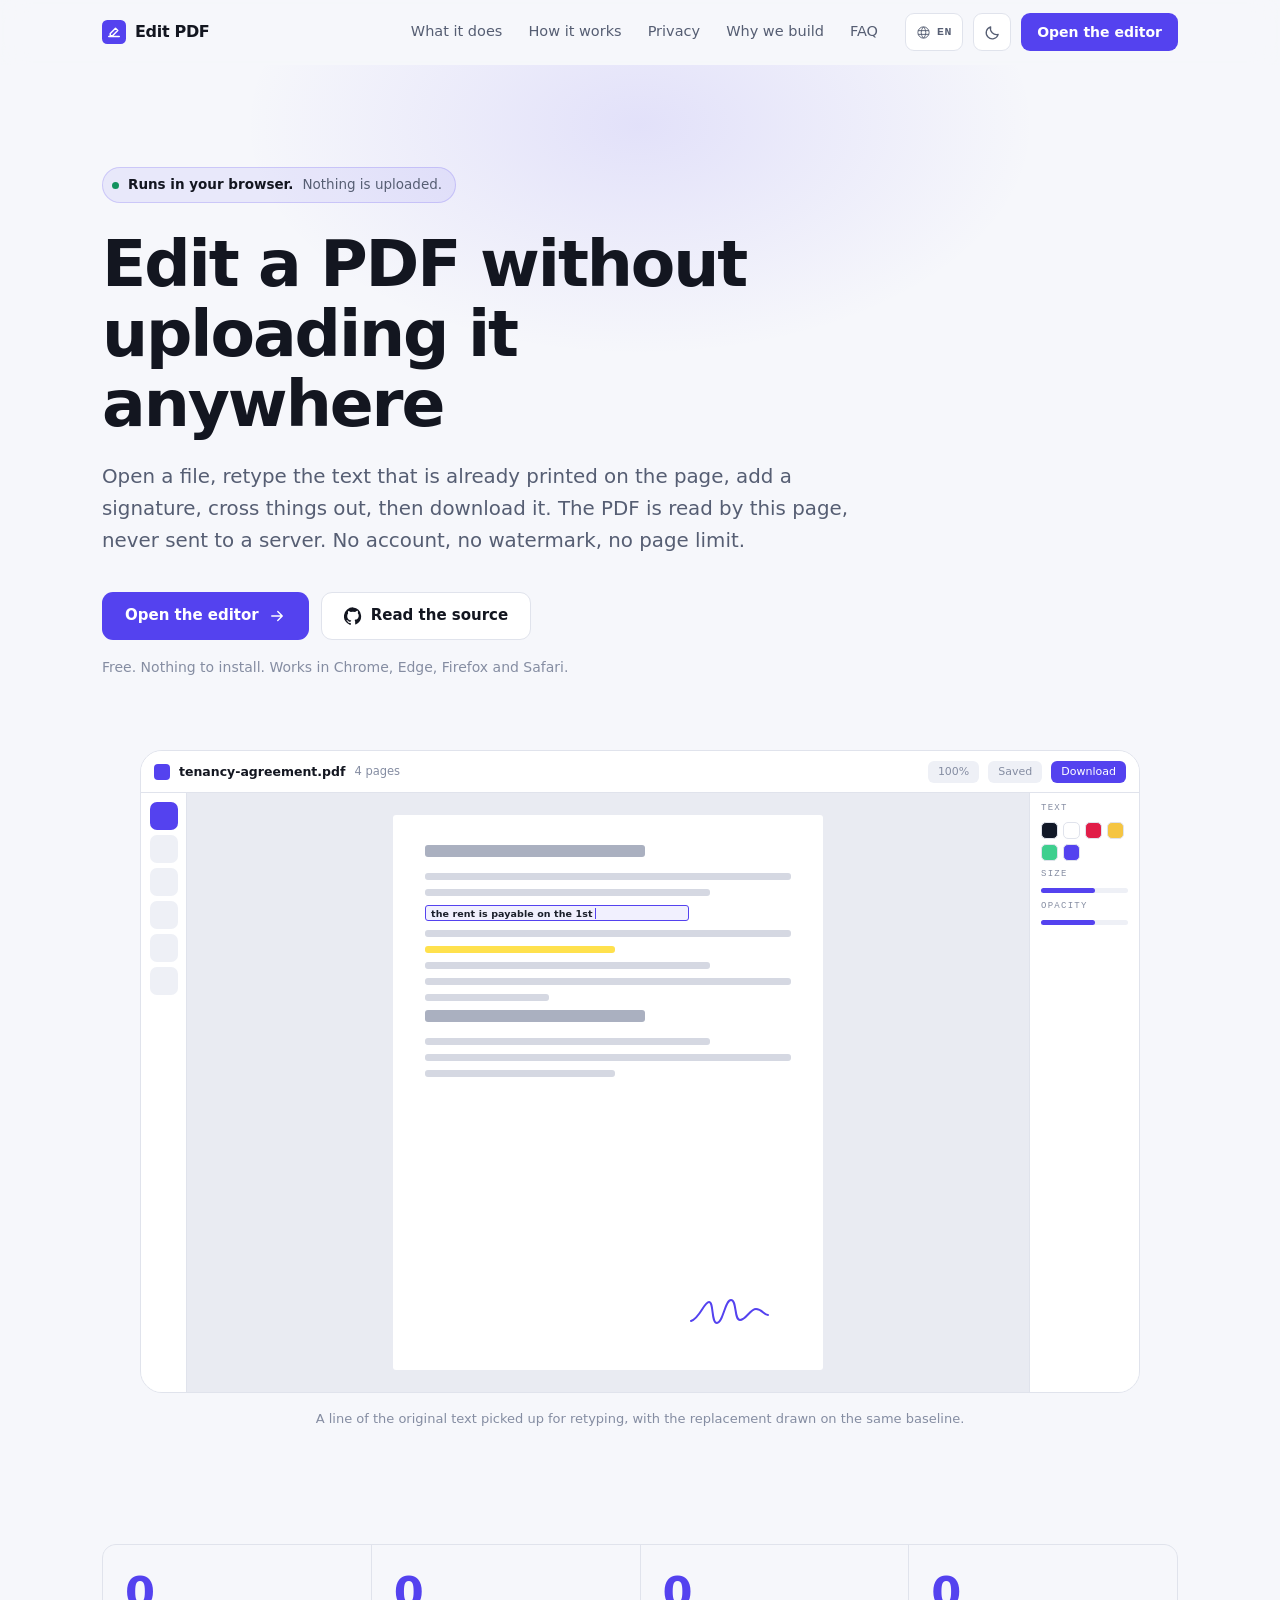
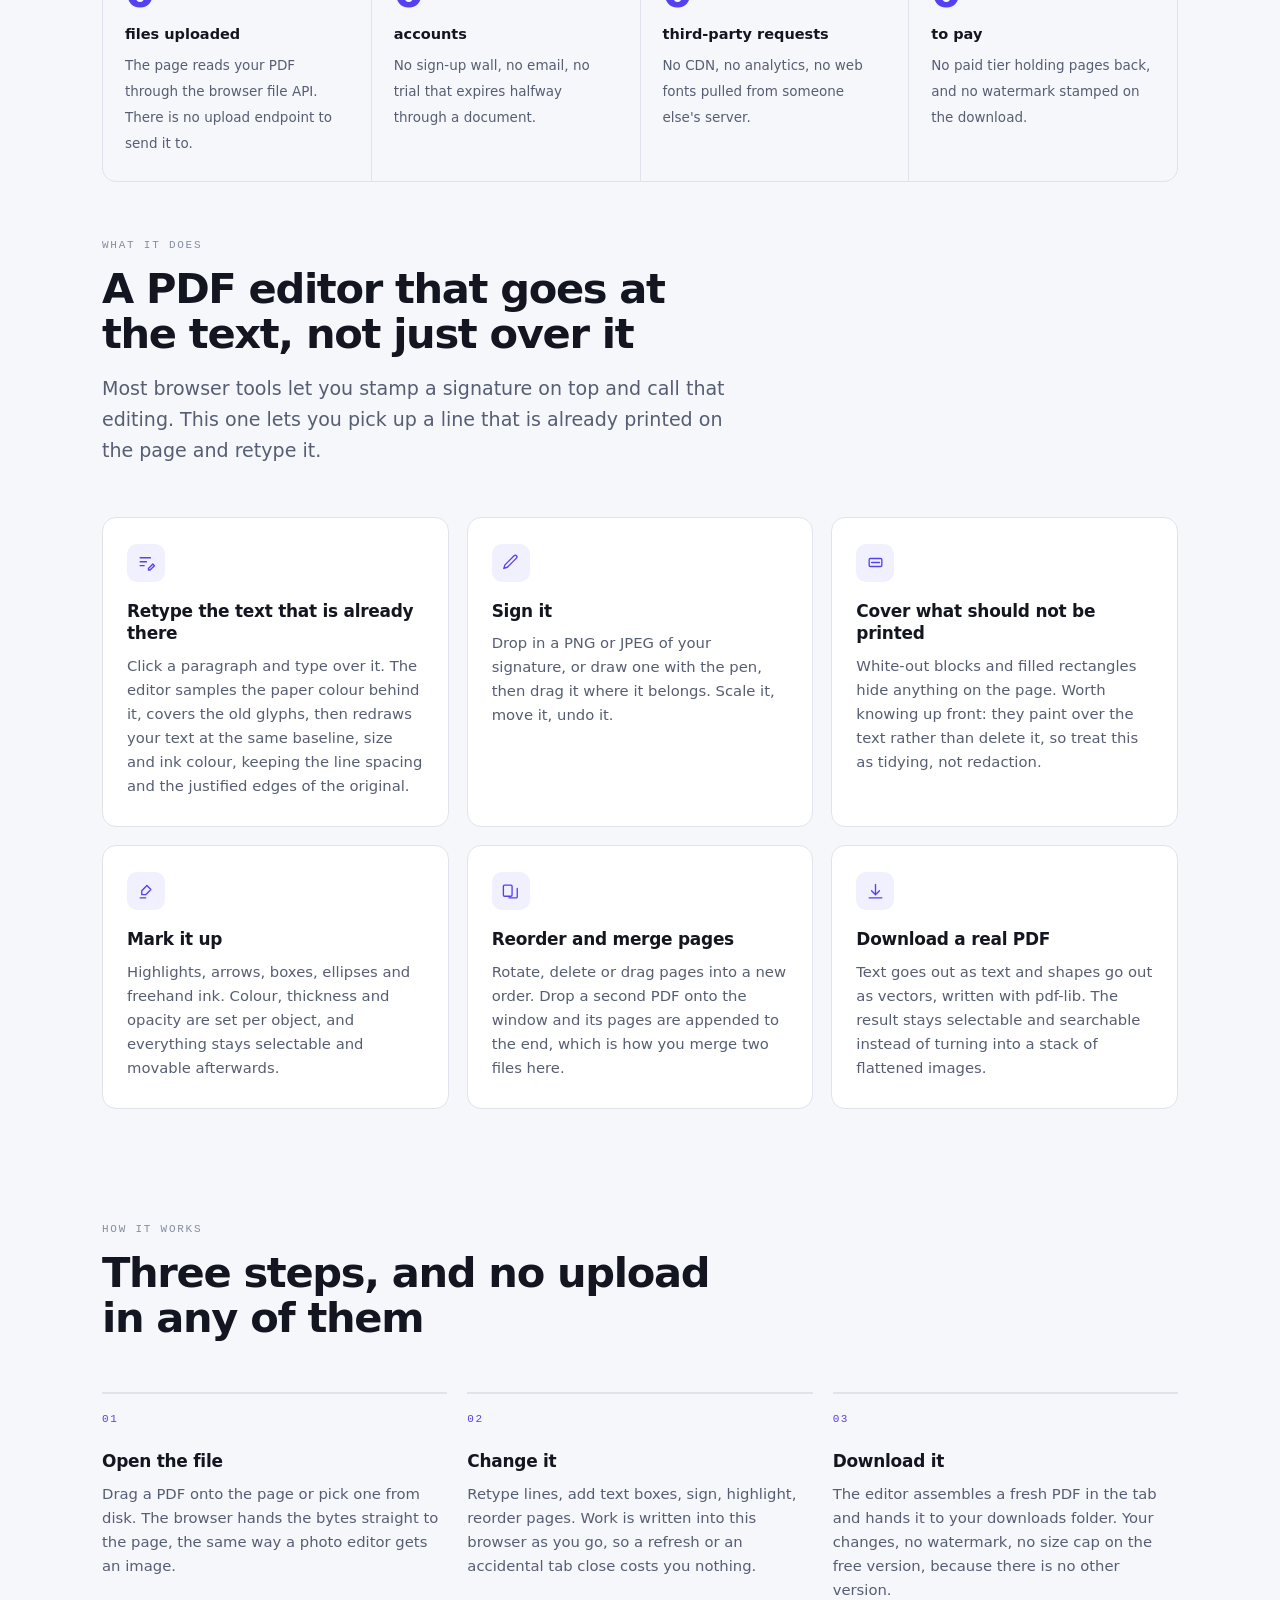
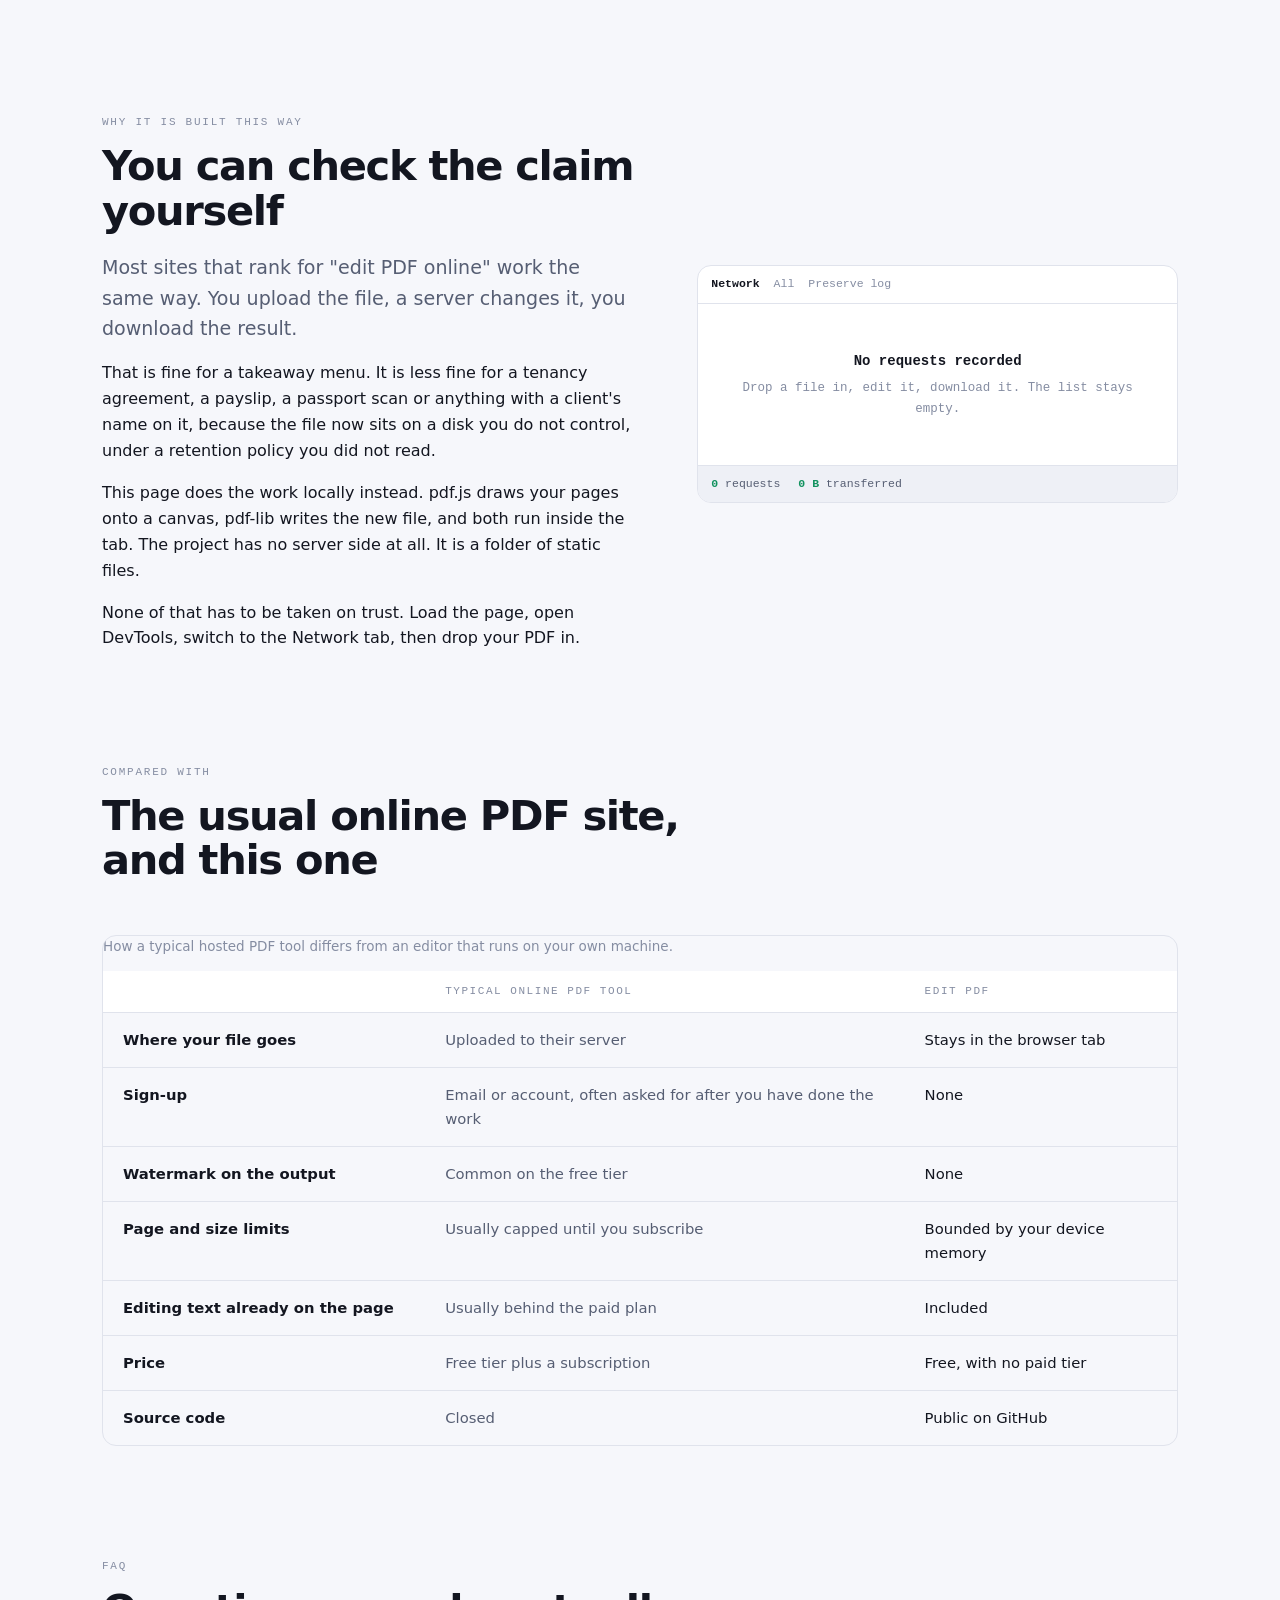
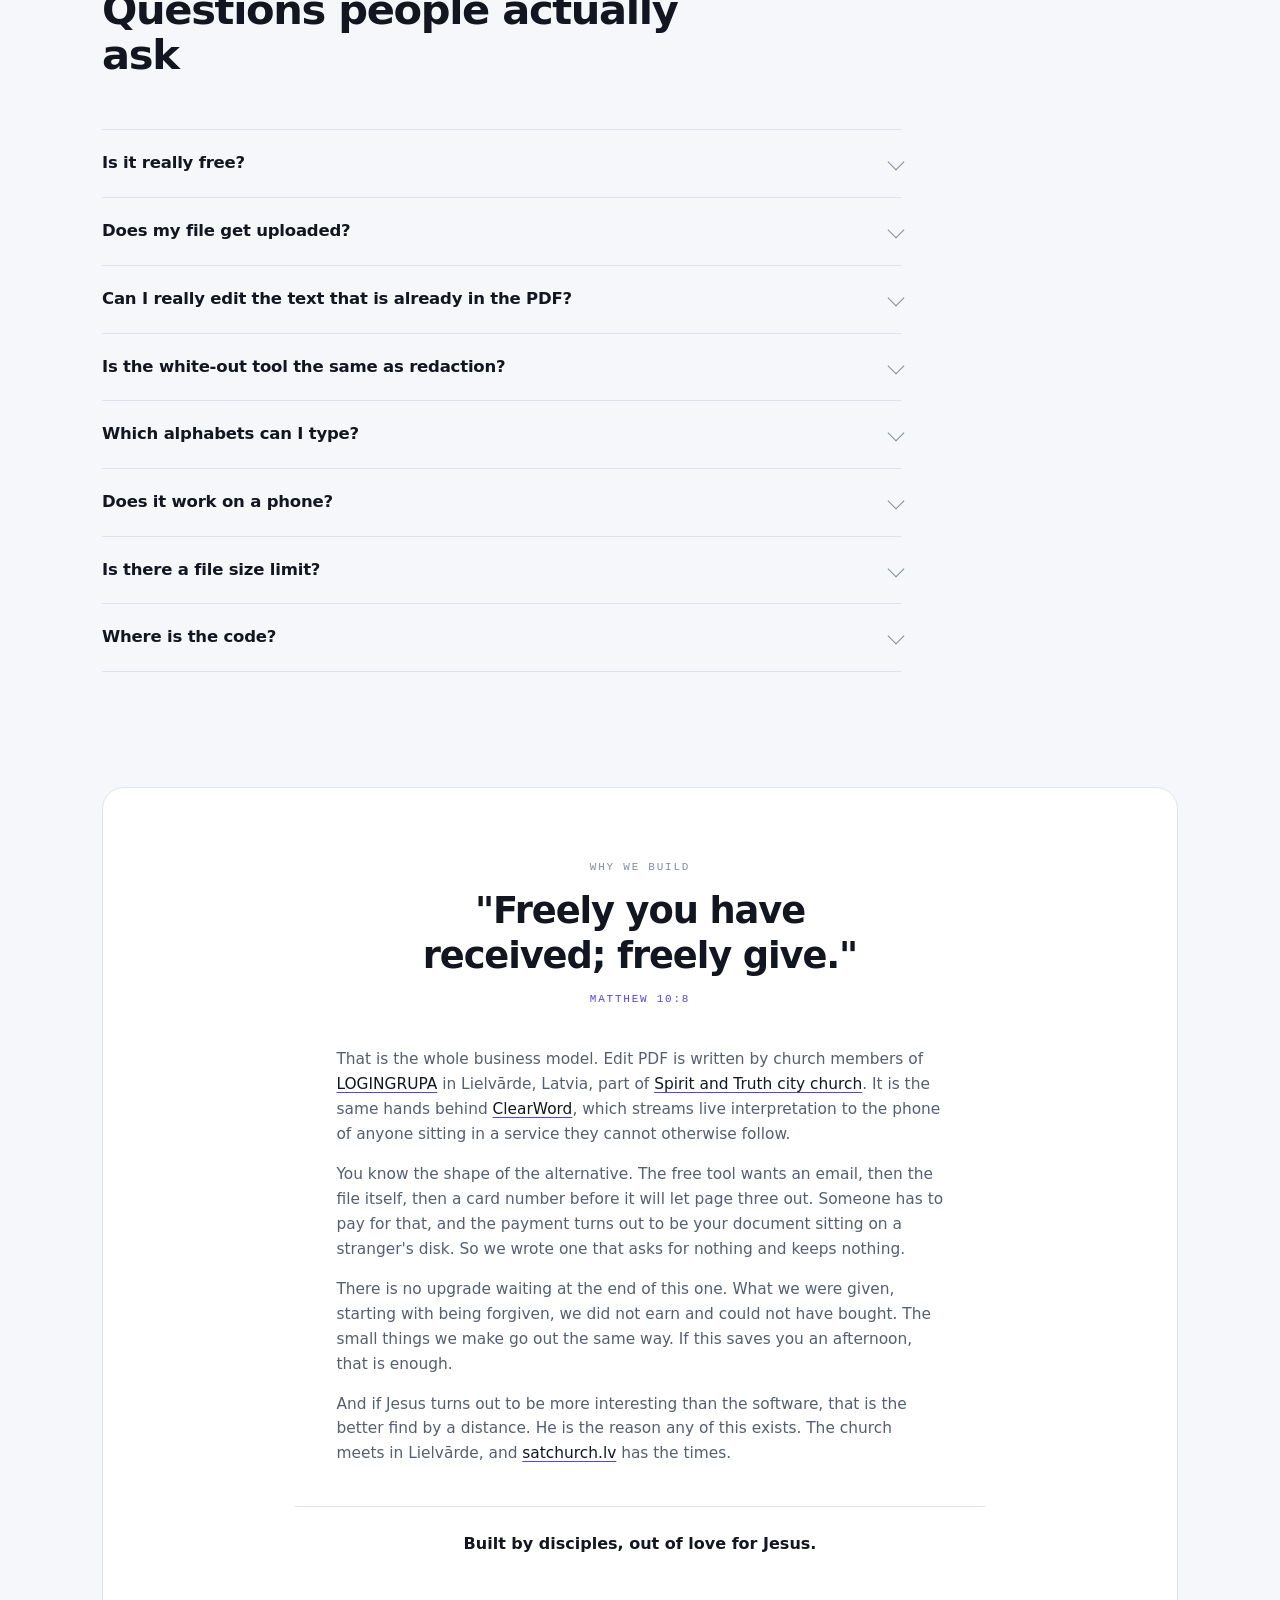
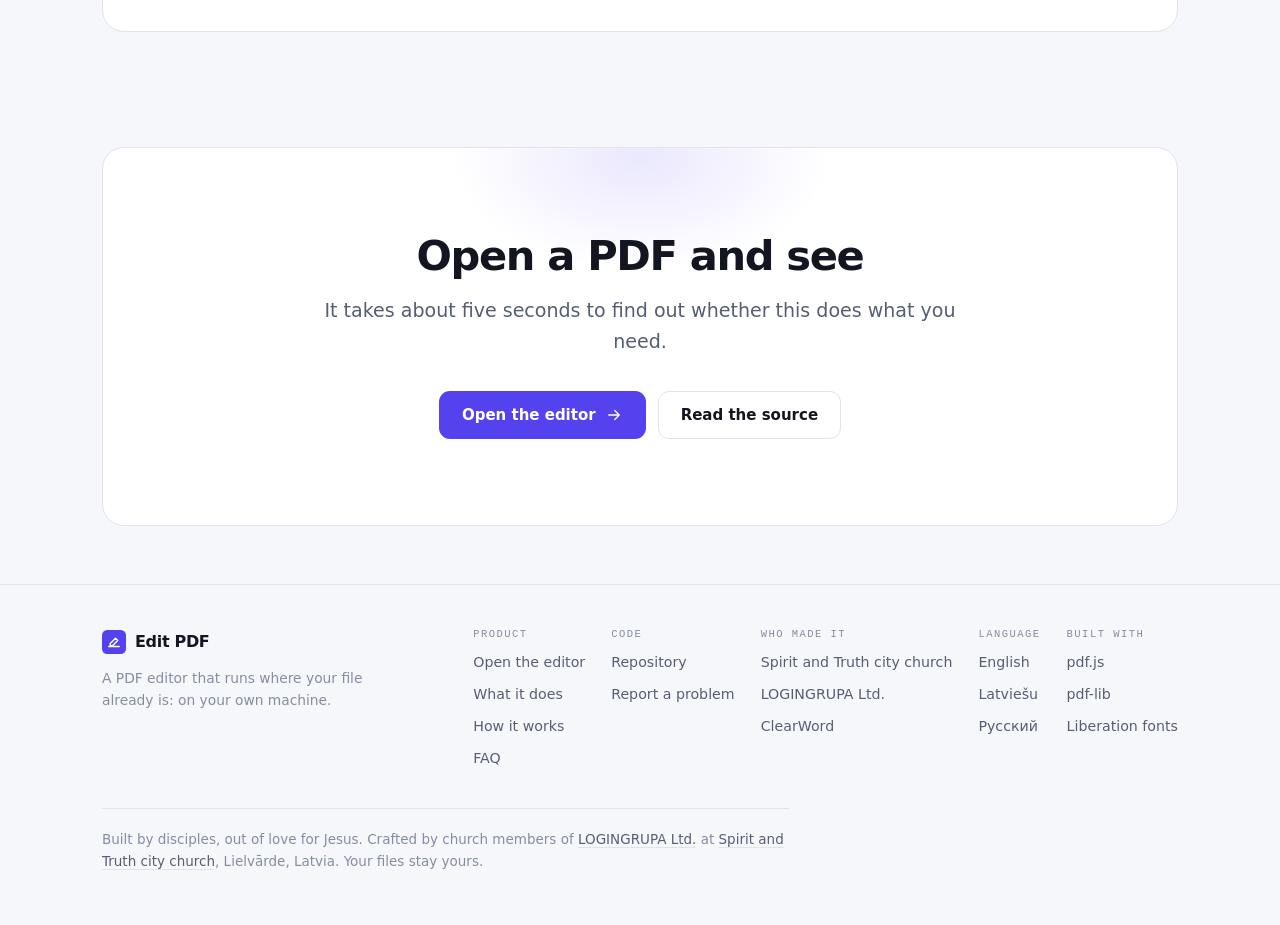
==== commit eea154aa: "Edit a paragraph as one block, with its own leading and justified edges The edit tool grouped nothin" ====
--- a/index.html
+++ b/index.html
@@ -225,7 +225,7 @@
         <article class="card">
           <div class="card-icon"><svg viewBox="0 0 24 24" aria-hidden="true"><path d="M4 6h13M4 11h8M4 16h5"/><path d="M14.5 19.5l5.5-5.5 2 2-5.5 5.5H14.5z"/></svg></div>
           <h3>Retype the text that is already there</h3>
-          <p>Click a line and type over it. The editor samples the paper colour behind that line, covers the old glyphs with it, then redraws your text at the same baseline, size and ink colour.</p>
+          <p>Click a paragraph and type over it. The editor samples the paper colour behind it, covers the old glyphs, then redraws your text at the same baseline, size and ink colour, keeping the line spacing and the justified edges of the original.</p>
         </article>
 
         <article class="card">
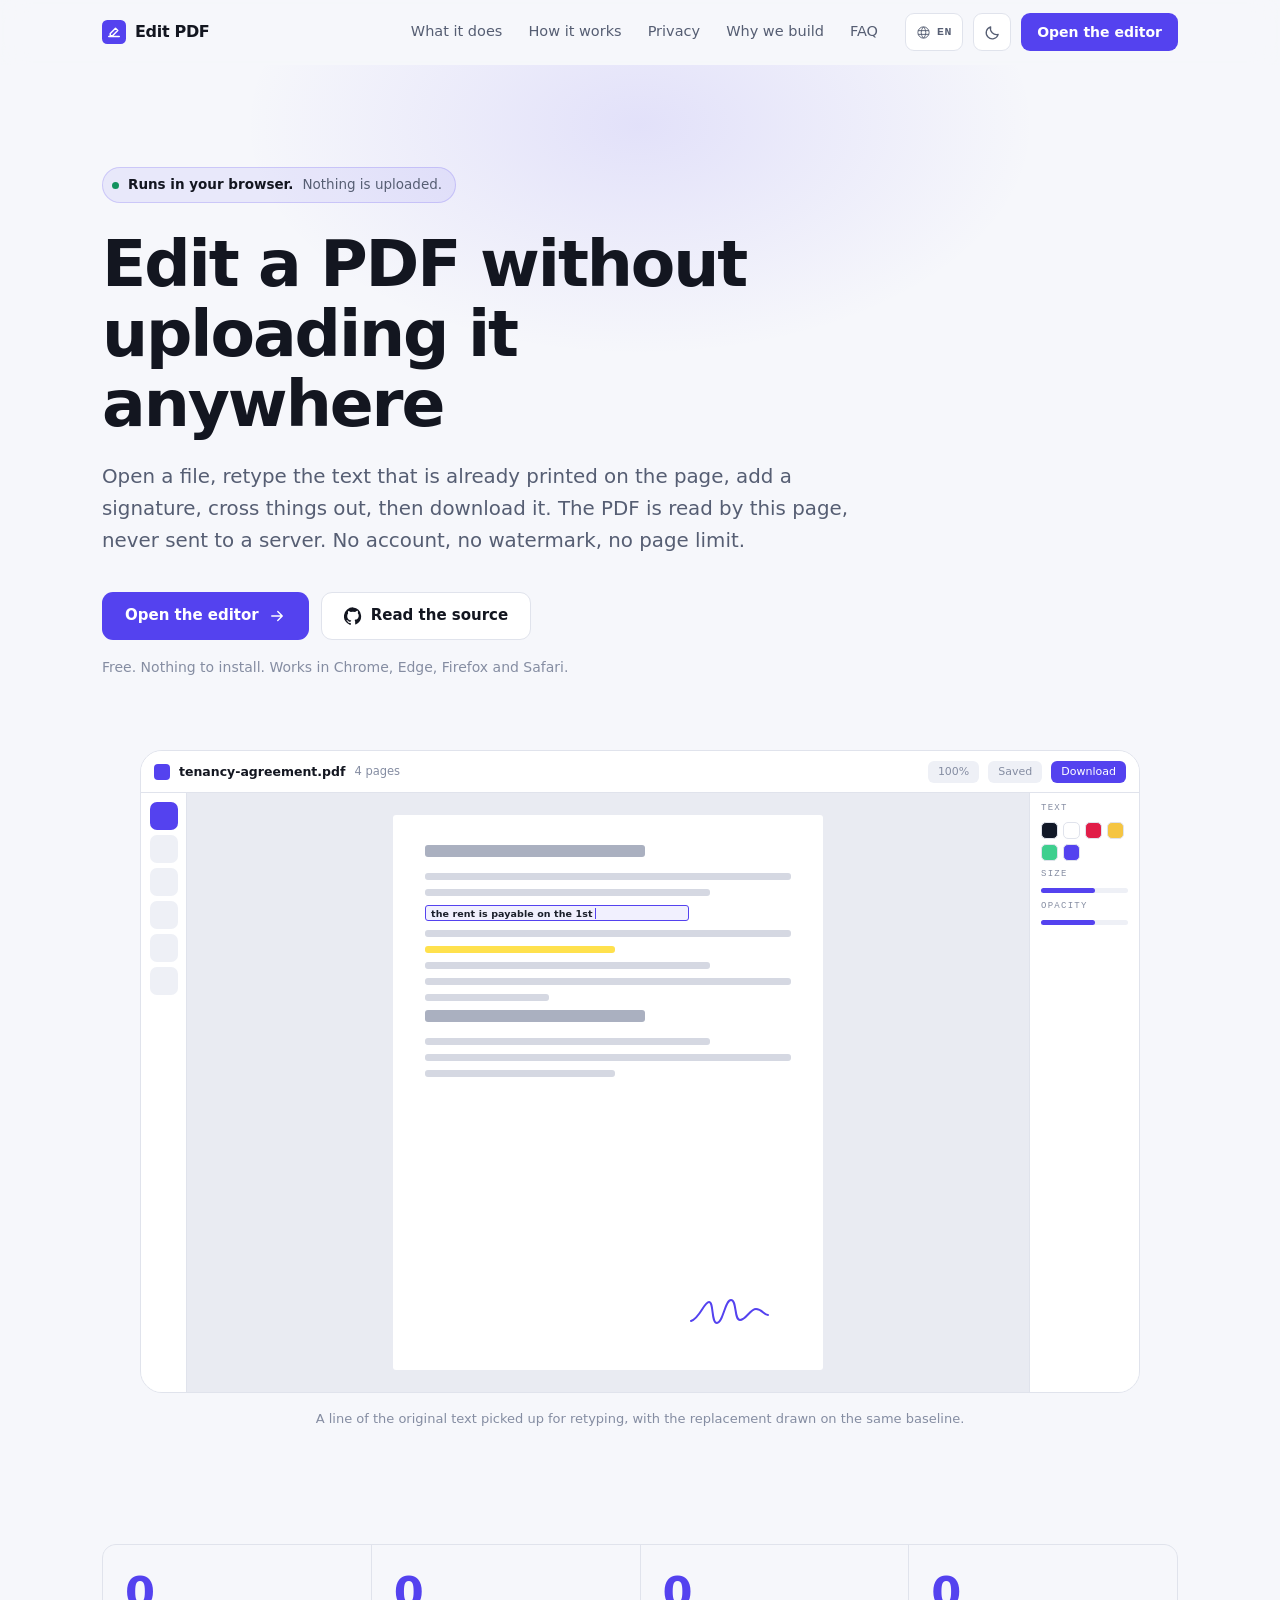
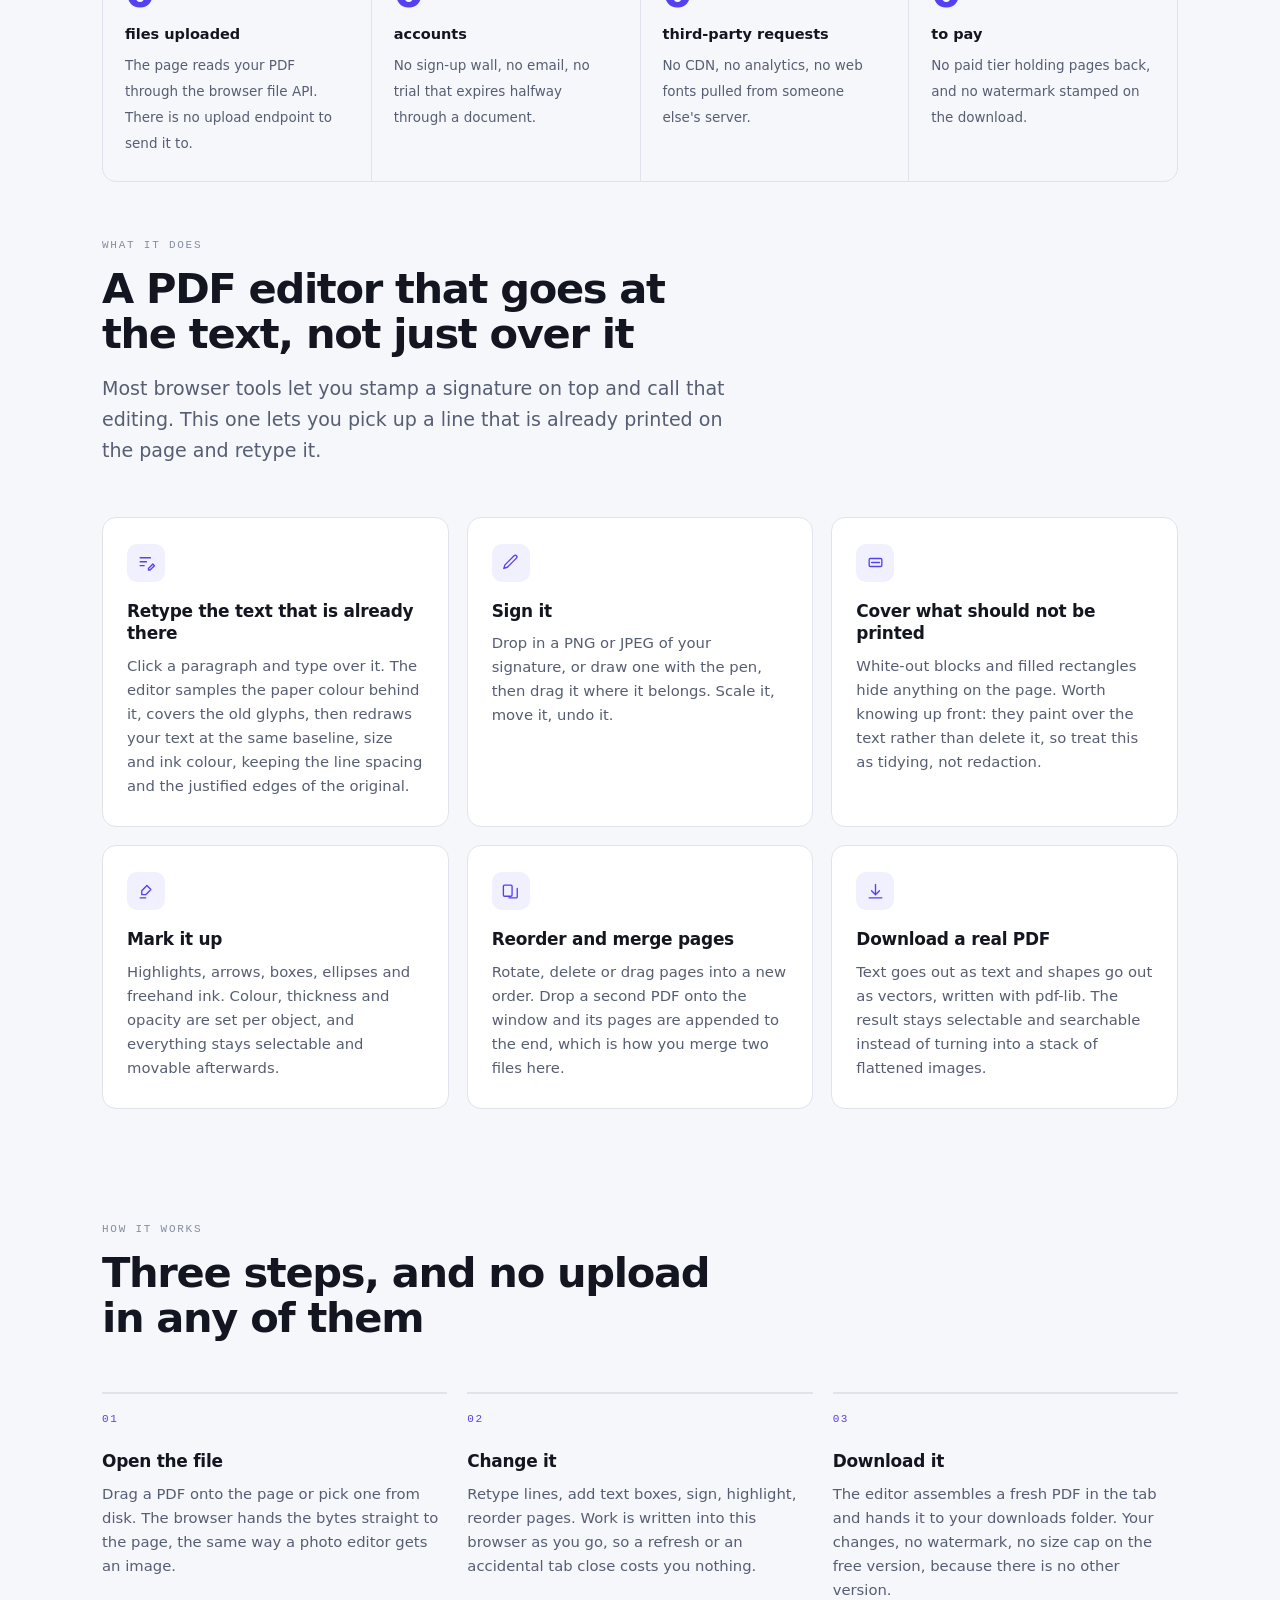
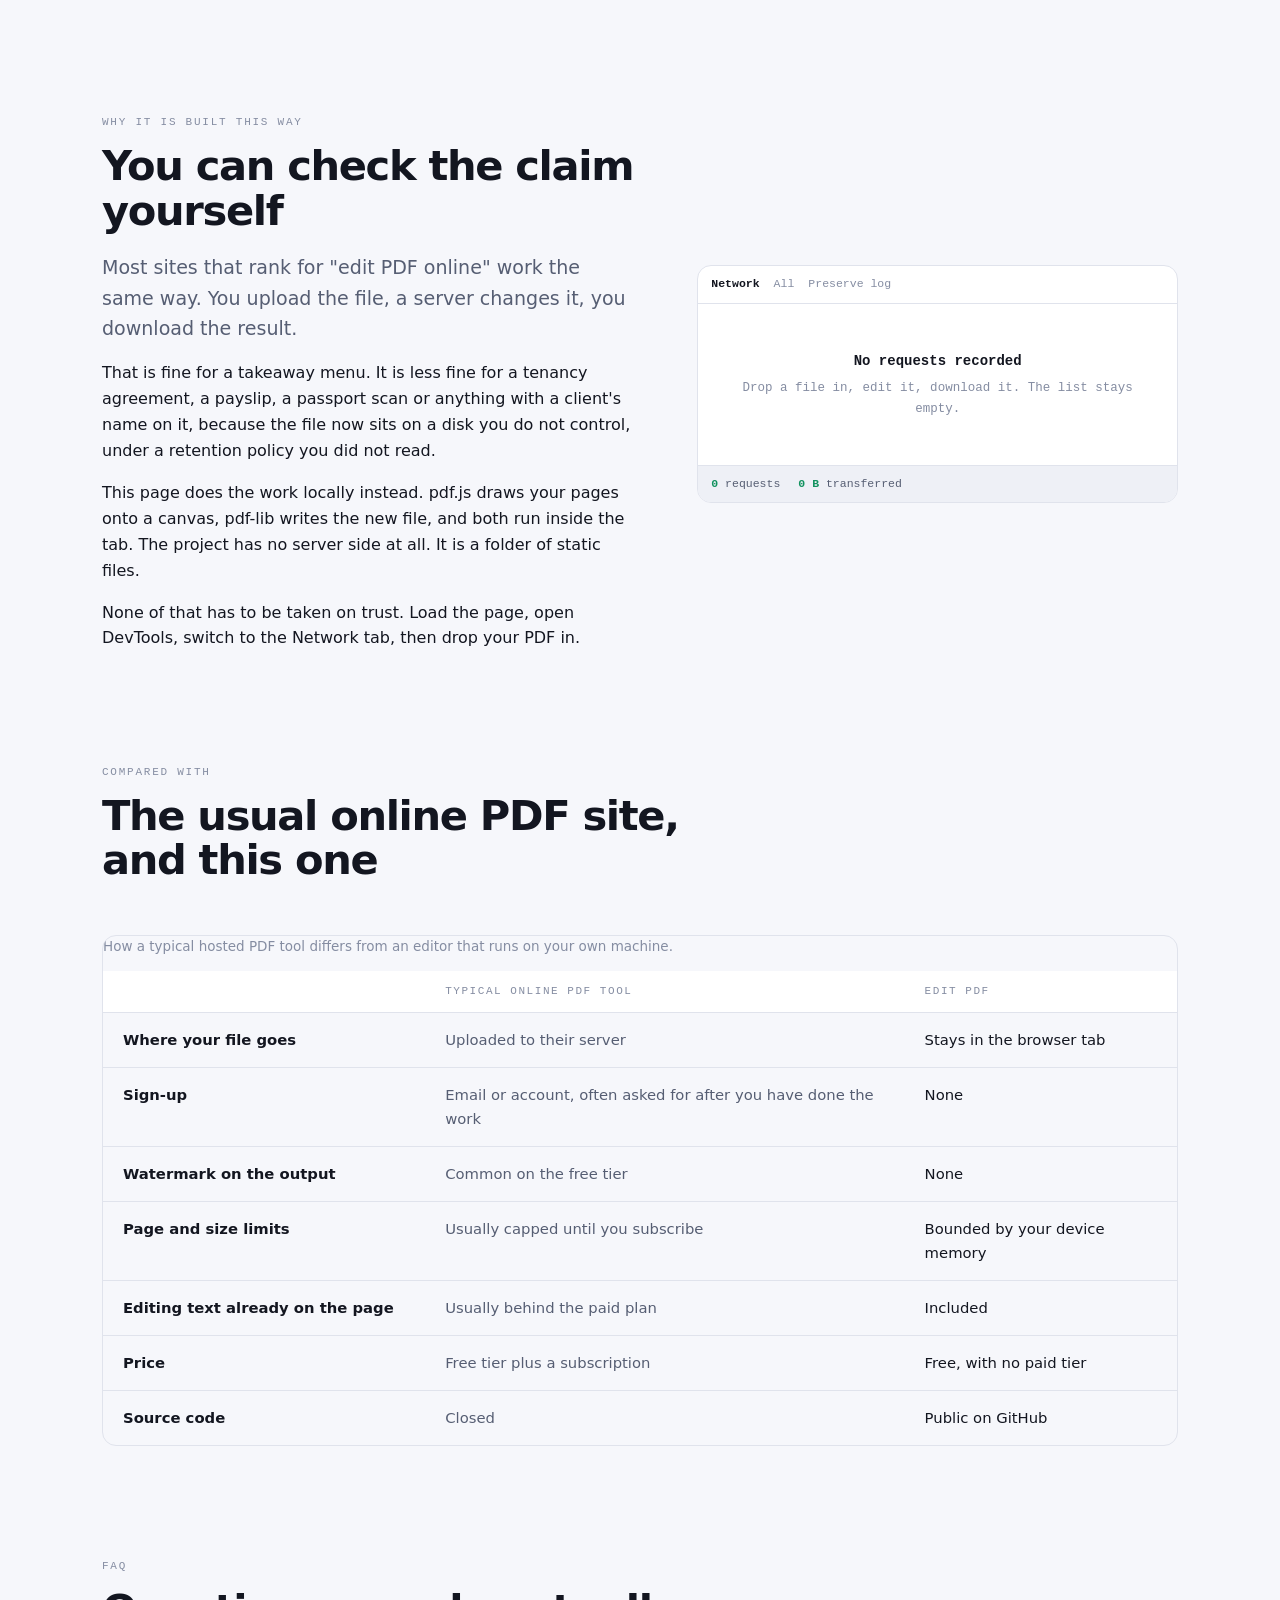
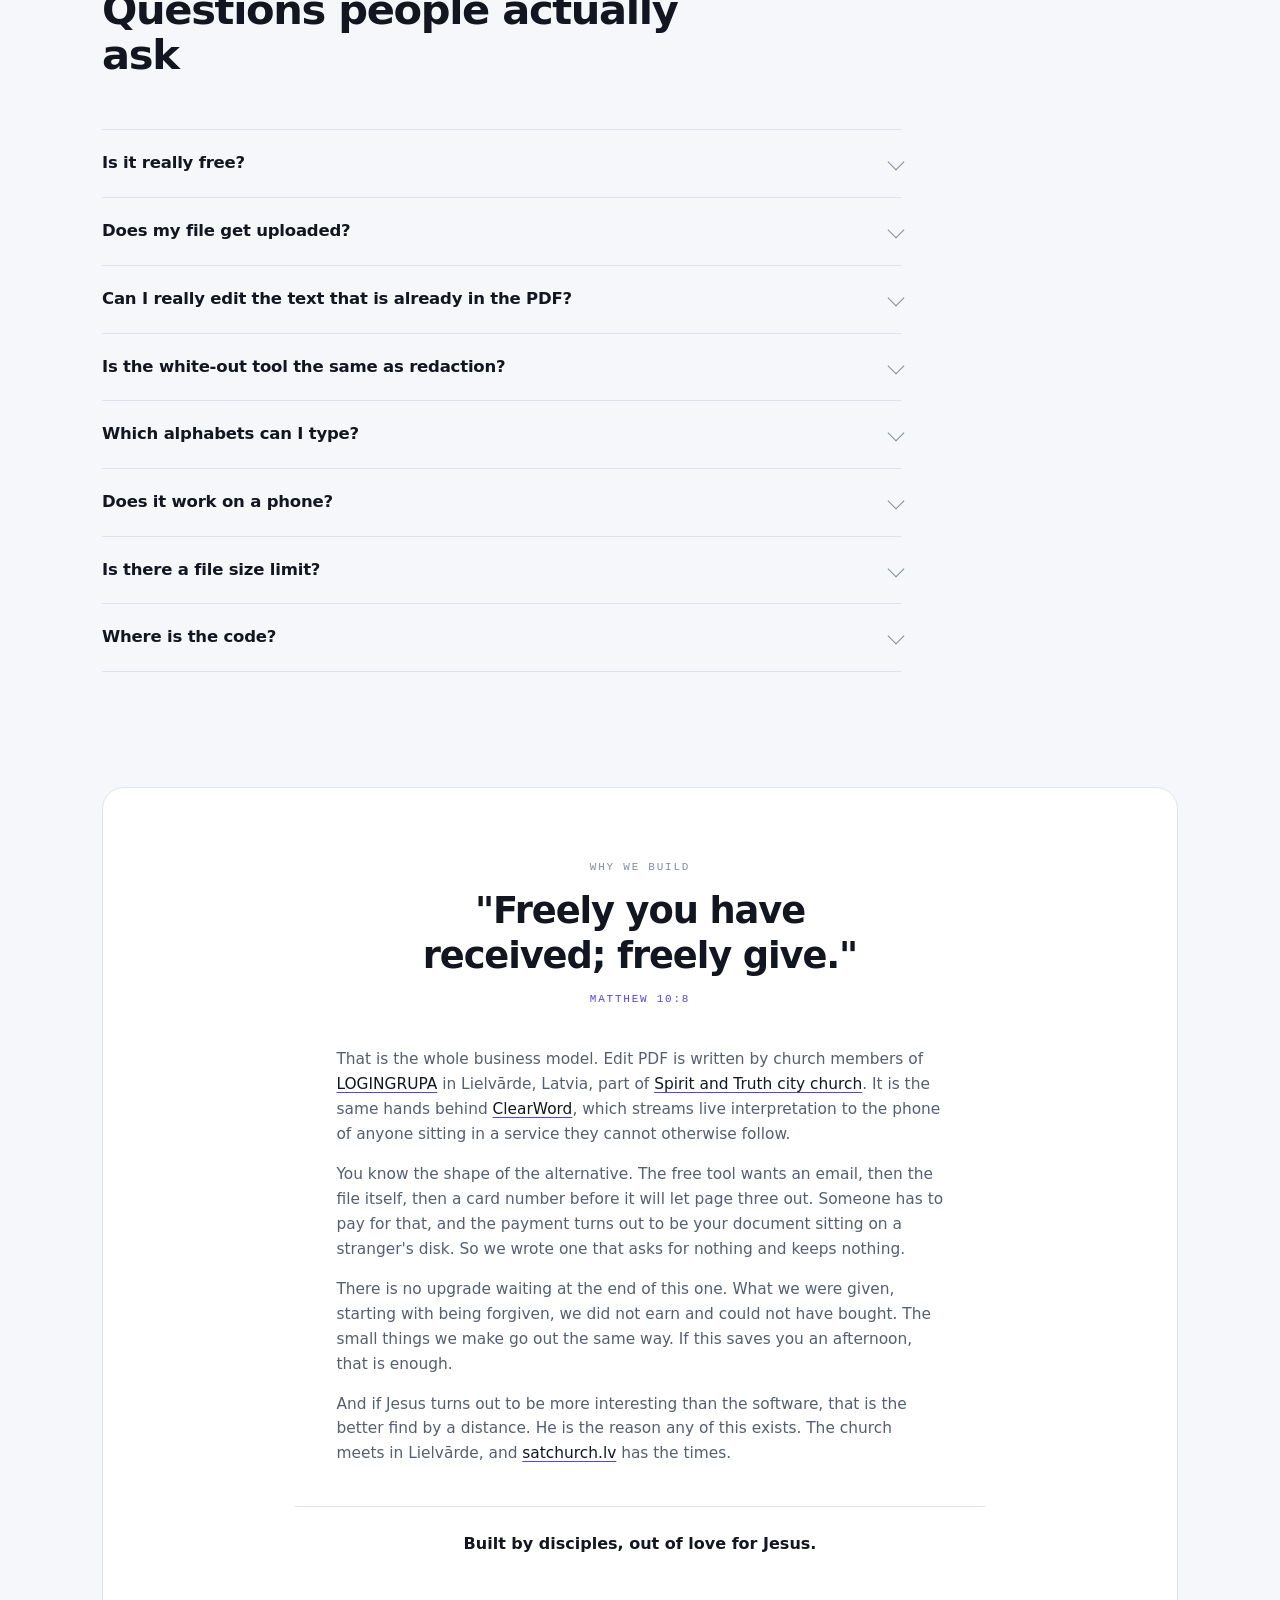
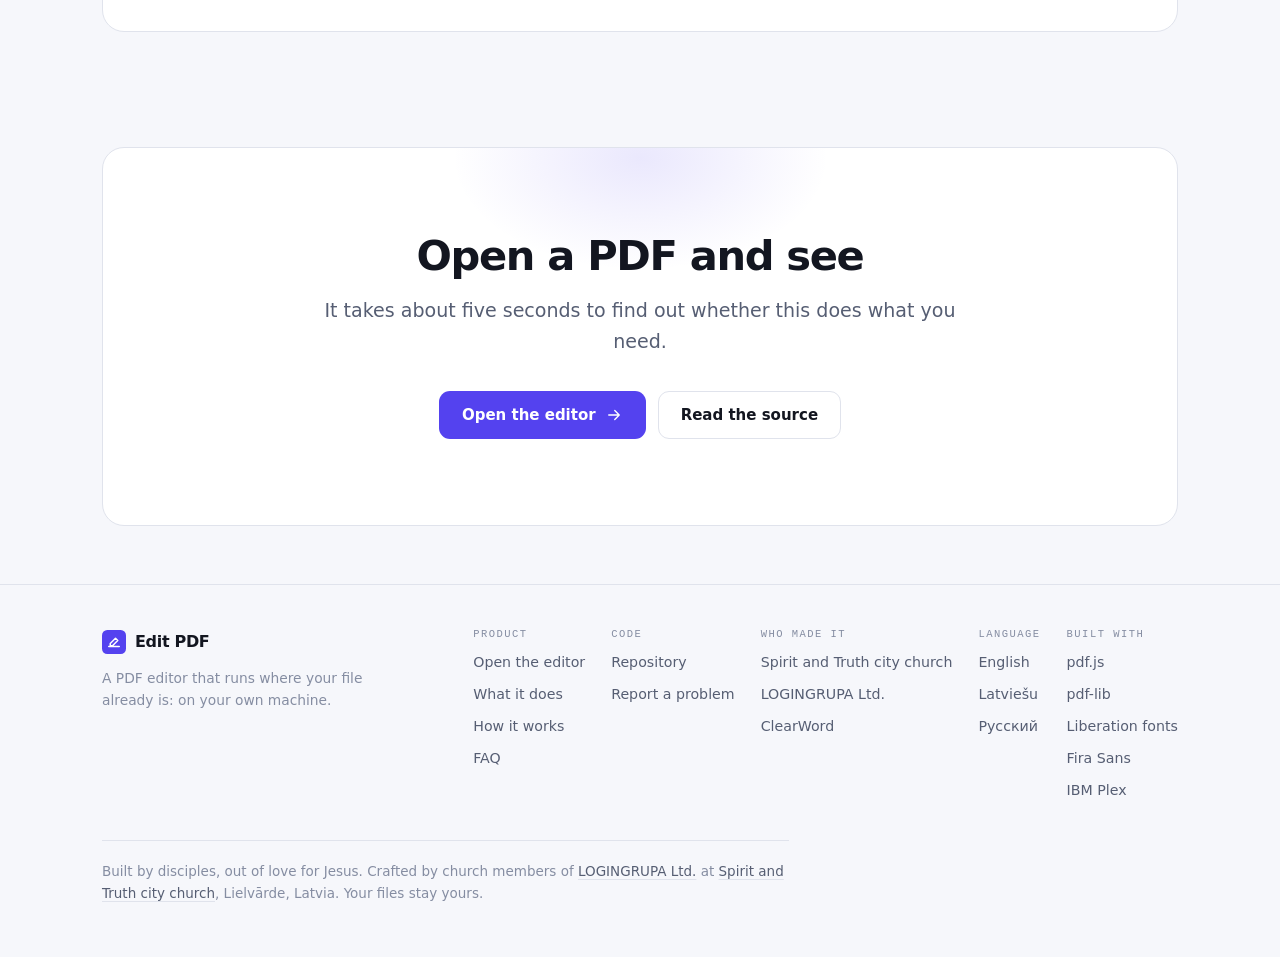
==== commit 299e37a3: "Say on the landing pages which fonts now ship" ====
--- a/index.html
+++ b/index.html
@@ -369,7 +369,7 @@
         </details>
         <details>
           <summary>Which alphabets can I type?</summary>
-          <div class="faq-answer"><p>Liberation Sans, Serif and Mono ship with the editor. They carry the same letter widths as Arial, Helvetica, Times New Roman and Courier New, so a line you retype keeps the spacing of the original. They cover Latin Extended plus Cyrillic and Greek, so Latvian, Polish, Czech, Russian and Greek all type and export correctly.</p></div>
+          <div class="faq-answer"><p>Six families ship with the editor: Liberation Sans, Serif and Mono, Fira Sans in five weights, IBM Plex Serif in four and IBM Plex Mono, all with italics. Liberation carries the same letter widths as Arial, Helvetica, Times New Roman and Courier New, so a line you retype keeps the spacing of the original, and it is the only family matched automatically to text already on the page. Every face covers Latin Extended and Cyrillic, so Latvian, Polish, Czech and Russian all type and export correctly. A face is fetched only when you choose it.</p></div>
         </details>
         <details>
           <summary>Does it work on a phone?</summary>
@@ -484,6 +484,8 @@
           <a href="https://mozilla.github.io/pdf.js/" rel="noopener">pdf.js</a>
           <a href="https://pdf-lib.js.org/" rel="noopener">pdf-lib</a>
           <a href="https://github.com/liberationfonts/liberation-fonts" rel="noopener">Liberation fonts</a>
+          <a href="https://github.com/mozilla/Fira" rel="noopener">Fira Sans</a>
+          <a href="https://github.com/IBM/plex" rel="noopener">IBM Plex</a>
         </div>
       </div>
     </div>
@@ -564,7 +566,7 @@
     {
       "@type": "Question",
       "name": "Which alphabets can I type?",
-      "acceptedAnswer": { "@type": "Answer", "text": "Liberation Sans, Serif and Mono ship with the editor. They carry the same letter widths as Arial, Helvetica, Times New Roman and Courier New, so a line you retype keeps the spacing of the original. They cover Latin Extended plus Cyrillic and Greek, so Latvian, Polish, Czech, Russian and Greek all type and export correctly." }
+      "acceptedAnswer": { "@type": "Answer", "text": "Six families ship with the editor: Liberation Sans, Serif and Mono, Fira Sans in five weights, IBM Plex Serif in four and IBM Plex Mono, all with italics. Liberation carries the same letter widths as Arial, Helvetica, Times New Roman and Courier New, so a line you retype keeps the spacing of the original, and it is the only family matched automatically to text already on the page. Every face covers Latin Extended and Cyrillic, so Latvian, Polish, Czech and Russian all type and export correctly. A face is fetched only when you choose it." }
     },
     {
       "@type": "Question",
